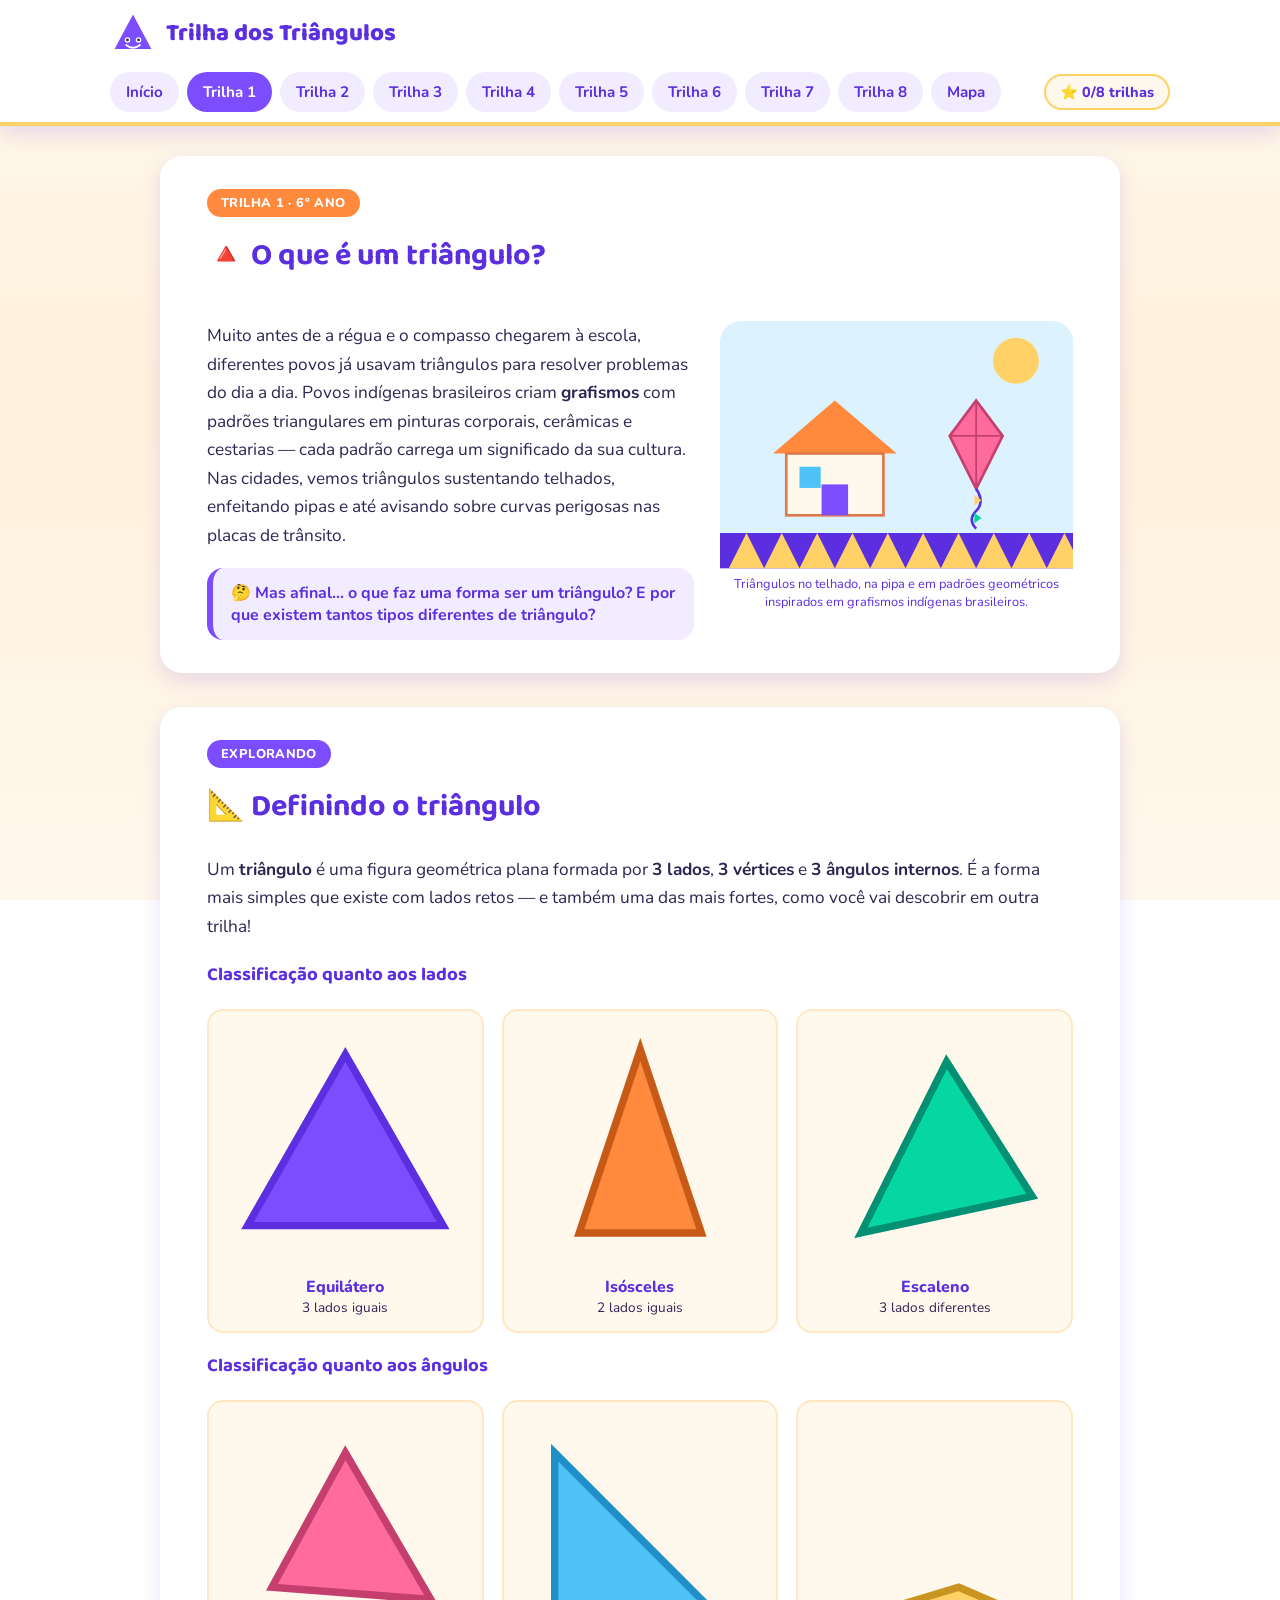
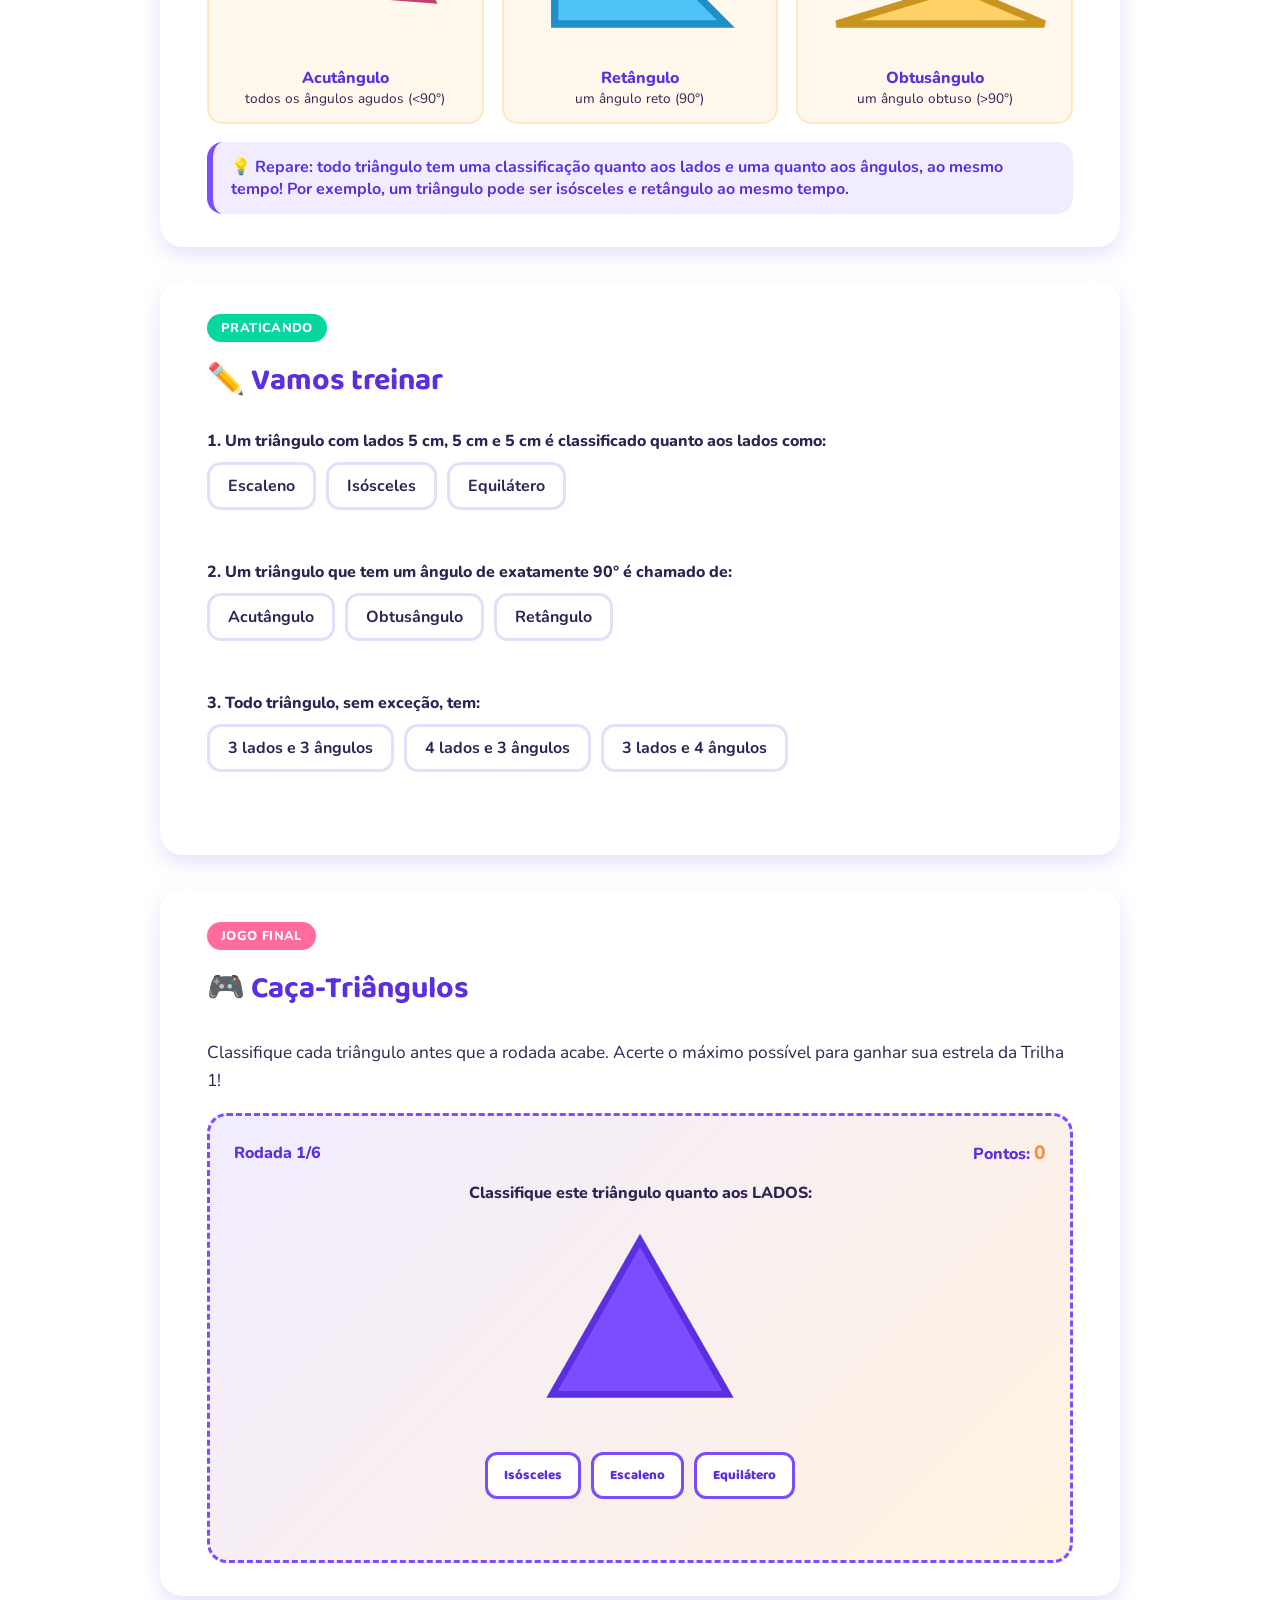
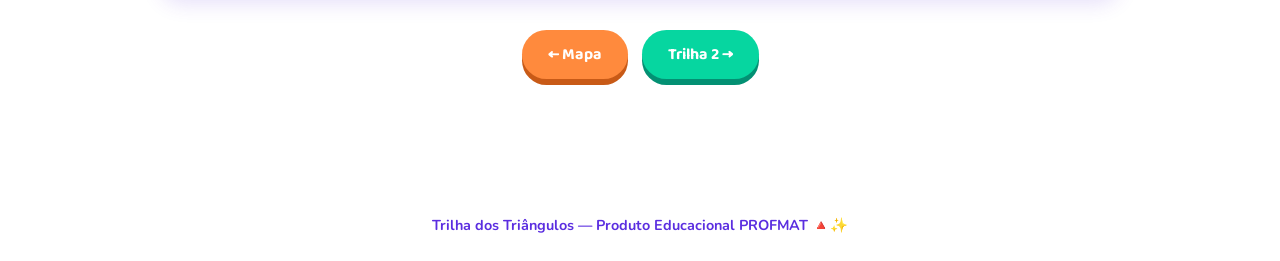
==== trilha1.html @ 0cc456bc "Add files via upload" ====
<!DOCTYPE html>
<html lang="pt-BR">
<head>
<meta charset="UTF-8">
<meta name="viewport" content="width=device-width, initial-scale=1.0">
<title>Trilha 1 · O que é um triângulo? · Trilha dos Triângulos</title>
<link rel="stylesheet" href="style.css">
</head>
<body>

<header class="site-header">
  <div class="header-inner">
    <a href="index.html" class="brand">
      <svg class="mascote" viewBox="0 0 100 100"><polygon points="50,10 90,85 10,85" fill="#7C4DFF"/><circle cx="38" cy="65" r="6" fill="#fff"/><circle cx="62" cy="65" r="6" fill="#fff"/><circle cx="38" cy="65" r="3" fill="#2E2452"/><circle cx="62" cy="65" r="3" fill="#2E2452"/><path d="M35 76 Q50 88 65 76" stroke="#fff" stroke-width="4" fill="none" stroke-linecap="round"/></svg>
      Trilha dos Triângulos
    </a>
    <nav class="main-nav">
      <a href="index.html">Início</a>
      <a href="trilha1.html" class="active">Trilha 1</a>
      <a href="trilha2.html">Trilha 2</a>
      <a href="trilha3.html">Trilha 3</a>
      <a href="trilha4.html">Trilha 4</a>
      <a href="trilha5.html">Trilha 5</a>
      <a href="trilha6.html">Trilha 6</a>
      <a href="trilha7.html">Trilha 7</a>
      <a href="trilha8.html">Trilha 8</a>
      <a href="index.html#mapa">Mapa</a>
    </nav>
    <div class="progresso-pill" data-progresso-pill>⭐ 0/8 trilhas</div>
  </div>
</header>

<main class="container">

  <!-- ============ CONTEXTUALIZAÇÃO ============ -->
  <section class="section-card">
    <span class="tag laranja">TRILHA 1 · 6º ANO</span>
    <h2>🔺 O que é um triângulo?</h2>

    <div class="contexto-flex">
      <div class="texto">
        <p class="lead">Muito antes de a régua e o compasso chegarem à escola, diferentes povos já usavam triângulos para resolver problemas do dia a dia. Povos indígenas brasileiros criam <strong>grafismos</strong> com padrões triangulares em pinturas corporais, cerâmicas e cestarias — cada padrão carrega um significado da sua cultura. Nas cidades, vemos triângulos sustentando telhados, enfeitando pipas e até avisando sobre curvas perigosas nas placas de trânsito.</p>
        <div class="balaozinho">🤔 Mas afinal... o que faz uma forma ser um triângulo? E por que existem tantos tipos diferentes de triângulo?</div>
      </div>
      <div class="imagem">
        <svg viewBox="0 0 400 280" xmlns="http://www.w3.org/2000/svg">
          <rect x="0" y="0" width="400" height="280" rx="24" fill="#DCF3FF"/>
          <circle cx="335" cy="45" r="26" fill="#FFD166"/>
          <!-- casa com telhado triangular -->
          <polygon points="60,150 130,90 200,150" fill="#FF8A3D"/>
          <rect x="75" y="150" width="110" height="70" fill="#FFF8ED" stroke="#E0794A" stroke-width="3"/>
          <rect x="115" y="185" width="30" height="35" fill="#7C4DFF"/>
          <rect x="90" y="165" width="24" height="24" fill="#4FC3F7"/>
          <!-- pipa -->
          <polygon points="290,90 320,130 290,190 260,130" fill="#FF6B9D" stroke="#C43F6E" stroke-width="3"/>
          <line x1="290" y1="90" x2="290" y2="190" stroke="#C43F6E" stroke-width="2"/>
          <line x1="260" y1="130" x2="320" y2="130" stroke="#C43F6E" stroke-width="2"/>
          <path d="M290 190 Q300 205 290 215 Q280 225 290 235" stroke="#5B2EE0" stroke-width="3" fill="none"/>
          <polygon points="288,197 296,203 288,209" fill="#FFD166"/>
          <polygon points="288,217 296,223 288,229" fill="#06D6A0"/>
          <!-- faixa decorativa: grafismo geométrico inspirado em tradições indígenas -->
          <rect x="0" y="240" width="400" height="40" fill="#5B2EE0"/>
          <g fill="#FFD166">
            <polygon points="10,280 30,240 50,280"/>
            <polygon points="50,280 70,240 90,280"/>
            <polygon points="90,280 110,240 130,280"/>
            <polygon points="130,280 150,240 170,280"/>
            <polygon points="170,280 190,240 210,280"/>
            <polygon points="210,280 230,240 250,280"/>
            <polygon points="250,280 270,240 290,280"/>
            <polygon points="290,280 310,240 330,280"/>
            <polygon points="330,280 350,240 370,280"/>
            <polygon points="370,280 390,240 410,280"/>
          </g>
        </svg>
        <p style="font-size:0.8rem; text-align:center; color:#5B2EE0; margin-top:6px;">Triângulos no telhado, na pipa e em padrões geométricos inspirados em grafismos indígenas brasileiros.</p>
      </div>
    </div>
  </section>

  <!-- ============ EXPLORANDO ============ -->
  <section class="section-card">
    <span class="tag roxo">EXPLORANDO</span>
    <h2>📐 Definindo o triângulo</h2>
    <p class="lead">Um <strong>triângulo</strong> é uma figura geométrica plana formada por <strong>3 lados</strong>, <strong>3 vértices</strong> e <strong>3 ângulos internos</strong>. É a forma mais simples que existe com lados retos — e também uma das mais fortes, como você vai descobrir em outra trilha!</p>

    <h3 style="color:#5B2EE0;">Classificação quanto aos lados</h3>
    <div class="exemplos-grid">
      <div class="exemplo-card">
        <svg viewBox="0 0 100 100"><polygon points="50,12 90,82 10,82" fill="#7C4DFF" stroke="#5B2EE0" stroke-width="3"/></svg>
        <div class="nome">Equilátero</div>
        <div class="desc">3 lados iguais</div>
      </div>
      <div class="exemplo-card">
        <svg viewBox="0 0 100 100"><polygon points="50,10 75,85 25,85" fill="#FF8A3D" stroke="#C85A17" stroke-width="3"/></svg>
        <div class="nome">Isósceles</div>
        <div class="desc">2 lados iguais</div>
      </div>
      <div class="exemplo-card">
        <svg viewBox="0 0 100 100"><polygon points="20,85 90,70 55,15" fill="#06D6A0" stroke="#039073" stroke-width="3"/></svg>
        <div class="nome">Escaleno</div>
        <div class="desc">3 lados diferentes</div>
      </div>
    </div>

    <h3 style="color:#5B2EE0;">Classificação quanto aos ângulos</h3>
    <div class="exemplos-grid">
      <div class="exemplo-card">
        <svg viewBox="0 0 100 100"><polygon points="50,15 85,75 20,70" fill="#FF6B9D" stroke="#C43F6E" stroke-width="3"/></svg>
        <div class="nome">Acutângulo</div>
        <div class="desc">todos os ângulos agudos (&lt;90°)</div>
      </div>
      <div class="exemplo-card">
        <svg viewBox="0 0 100 100"><polygon points="15,85 15,15 85,85" fill="#4FC3F7" stroke="#1F8FC7" stroke-width="3"/></svg>
        <div class="nome">Retângulo</div>
        <div class="desc">um ângulo reto (90°)</div>
      </div>
      <div class="exemplo-card">
        <svg viewBox="0 0 100 100"><polygon points="10,85 95,85 60,70" fill="#FFD166" stroke="#C99420" stroke-width="3"/></svg>
        <div class="nome">Obtusângulo</div>
        <div class="desc">um ângulo obtuso (&gt;90°)</div>
      </div>
    </div>

    <div class="balaozinho">💡 Repare: todo triângulo tem uma classificação quanto aos lados <em>e</em> uma quanto aos ângulos, ao mesmo tempo! Por exemplo, um triângulo pode ser isósceles e retângulo ao mesmo tempo.</div>
  </section>

  <!-- ============ PRATICANDO ============ -->
  <section class="section-card">
    <span class="tag verde">PRATICANDO</span>
    <h2>✏️ Vamos treinar</h2>

    <div class="quiz-item" data-correta="2">
      <div class="quiz-pergunta">1. Um triângulo com lados 5 cm, 5 cm e 5 cm é classificado quanto aos lados como:</div>
      <div class="quiz-opcoes">
        <div class="quiz-opcao" data-valor="0">Escaleno</div>
        <div class="quiz-opcao" data-valor="1">Isósceles</div>
        <div class="quiz-opcao" data-valor="2">Equilátero</div>
      </div>
      <div class="quiz-feedback"></div>
    </div>

    <div class="quiz-item" data-correta="2">
      <div class="quiz-pergunta">2. Um triângulo que tem um ângulo de exatamente 90° é chamado de:</div>
      <div class="quiz-opcoes">
        <div class="quiz-opcao" data-valor="0">Acutângulo</div>
        <div class="quiz-opcao" data-valor="1">Obtusângulo</div>
        <div class="quiz-opcao" data-valor="2">Retângulo</div>
      </div>
      <div class="quiz-feedback"></div>
    </div>

    <div class="quiz-item" data-correta="0">
      <div class="quiz-pergunta">3. Todo triângulo, sem exceção, tem:</div>
      <div class="quiz-opcoes">
        <div class="quiz-opcao" data-valor="0">3 lados e 3 ângulos</div>
        <div class="quiz-opcao" data-valor="1">4 lados e 3 ângulos</div>
        <div class="quiz-opcao" data-valor="2">3 lados e 4 ângulos</div>
      </div>
      <div class="quiz-feedback"></div>
    </div>
  </section>

  <!-- ============ JOGO ============ -->
  <section class="section-card">
    <span class="tag rosa">JOGO FINAL</span>
    <h2>🎮 Caça-Triângulos</h2>
    <p class="lead">Classifique cada triângulo antes que a rodada acabe. Acerte o máximo possível para ganhar sua estrela da Trilha 1!</p>

    <div class="jogo-wrap">
      <div class="jogo-placar">
        <div>Rodada <span id="jogoRodadaAtual">1</span>/<span id="jogoRodadaTotal">6</span></div>
        <div>Pontos: <span class="valor" id="jogoPontos">0</span></div>
      </div>

      <div id="jogoAtivo">
        <p class="center quiz-pergunta" id="jogoPergunta">Classifique este triângulo quanto aos lados:</p>
        <div class="jogo-triangulo-area">
          <svg viewBox="0 0 100 100" id="jogoSvg"><polygon id="jogoPoligono" points="50,12 90,82 10,82" fill="#7C4DFF" stroke="#5B2EE0" stroke-width="3"/></svg>
        </div>
        <div class="jogo-botoes" id="jogoBotoes"></div>
        <div class="jogo-mensagem" id="jogoMensagem"></div>
      </div>

      <div id="jogoFim" class="jogo-fim" style="display:none;">
        <h3 id="jogoFimTitulo">🎉 Trilha concluída!</h3>
        <p id="jogoFimTexto"></p>
        <a href="index.html" class="btn verde">Voltar ao mapa ⭐</a>
      </div>
    </div>
  </section>

  <div class="center" style="margin-bottom:40px; display:flex; gap:14px; justify-content:center; flex-wrap:wrap;">
    <a href="index.html" class="btn laranja">← Mapa</a>
    <a href="trilha2.html" class="btn verde">Trilha 2 →</a>
  </div>

</main>

<footer class="site-footer">
  Trilha dos Triângulos — Produto Educacional PROFMAT 🔺✨
</footer>

<script src="script.js"></script>
<script>
/* ---------- Quiz "Praticando" ---------- */
document.querySelectorAll('.quiz-item').forEach(item=>{
  const correta = item.getAttribute('data-correta');
  const feedback = item.querySelector('.quiz-feedback');
  let respondido = false;
  item.querySelectorAll('.quiz-opcao').forEach(op=>{
    op.addEventListener('click', ()=>{
      if(respondido) return;
      respondido = true;
      const valor = op.getAttribute('data-valor');
      if(valor === correta){
        op.classList.add('certo');
        feedback.textContent = '✅ Isso mesmo! Mandou bem.';
        feedback.style.color = '#039073';
      }else{
        op.classList.add('errado');
        item.querySelector(`[data-valor="${correta}"]`).classList.add('certo');
        feedback.textContent = '❌ Quase! A resposta certa está em verde.';
        feedback.style.color = '#C43F6E';
      }
    });
  });
});

/* ---------- Jogo "Caça-Triângulos" ---------- */
const rodadas = [
  { pontos:"50,12 90,82 10,82", tipo:"lados", resposta:"Equilátero", opcoes:["Equilátero","Isósceles","Escaleno"] },
  { pontos:"15,85 15,15 85,85", tipo:"angulos", resposta:"Retângulo", opcoes:["Acutângulo","Retângulo","Obtusângulo"] },
  { pontos:"20,85 90,70 55,15", tipo:"lados", resposta:"Escaleno", opcoes:["Equilátero","Isósceles","Escaleno"] },
  { pontos:"10,85 95,85 60,70", tipo:"angulos", resposta:"Obtusângulo", opcoes:["Acutângulo","Retângulo","Obtusângulo"] },
  { pontos:"50,10 75,85 25,85", tipo:"lados", resposta:"Isósceles", opcoes:["Equilátero","Isósceles","Escaleno"] },
  { pontos:"50,15 85,75 20,70", tipo:"angulos", resposta:"Acutângulo", opcoes:["Acutângulo","Retângulo","Obtusângulo"] },
];

let rodadaIdx = 0;
let pontos = 0;
let travado = false;

document.getElementById('jogoRodadaTotal').textContent = rodadas.length;

function embaralhar(arr){
  const a = arr.slice();
  for(let i=a.length-1;i>0;i--){
    const j = Math.floor(Math.random()*(i+1));
    [a[i],a[j]]=[a[j],a[i]];
  }
  return a;
}

function carregarRodada(){
  travado = false;
  const r = rodadas[rodadaIdx];
  document.getElementById('jogoPoligono').setAttribute('points', r.pontos);
  document.getElementById('jogoPergunta').textContent =
    r.tipo === 'lados' ? 'Classifique este triângulo quanto aos LADOS:' : 'Classifique este triângulo quanto aos ÂNGULOS:';
  document.getElementById('jogoRodadaAtual').textContent = rodadaIdx+1;
  document.getElementById('jogoMensagem').textContent = '';

  const botoesDiv = document.getElementById('jogoBotoes');
  botoesDiv.innerHTML = '';
  embaralhar(r.opcoes).forEach(op=>{
    const btn = document.createElement('button');
    btn.textContent = op;
    btn.addEventListener('click', ()=> responder(op, btn));
    botoesDiv.appendChild(btn);
  });
}

function responder(escolha, btn){
  if(travado) return;
  travado = true;
  const r = rodadas[rodadaIdx];
  const msg = document.getElementById('jogoMensagem');
  if(escolha === r.resposta){
    pontos++;
    document.getElementById('jogoPontos').textContent = pontos;
    btn.style.background = '#06D6A0'; btn.style.color='#fff'; btn.style.borderColor='#06D6A0';
    msg.textContent = '✅ Isso aí! ' + r.resposta + ' correto!';
    msg.style.color = '#039073';
  }else{
    btn.style.background = '#FF6B9D'; btn.style.color='#fff'; btn.style.borderColor='#FF6B9D';
    msg.textContent = '❌ Era ' + r.resposta + '. Vamos para a próxima!';
    msg.style.color = '#C43F6E';
  }
  setTimeout(()=>{
    rodadaIdx++;
    if(rodadaIdx < rodadas.length){
      carregarRodada();
    }else{
      finalizarJogo();
    }
  }, 1100);
}

function finalizarJogo(){
  document.getElementById('jogoAtivo').style.display = 'none';
  const fim = document.getElementById('jogoFim');
  fim.style.display = 'block';
  document.getElementById('jogoFimTexto').textContent =
    `Você acertou ${pontos} de ${rodadas.length} desafios! Sua estrela da Trilha 1 já foi guardada — hora de seguir para a próxima trilha.`;
  marcarTrilhaConcluida('trilha1');
}

carregarRodada();
</script>
</body>
</html>
---- style.css ----
/* ===== Trilha dos Triângulos — folha de estilo compartilhada ===== */
@import url('https://fonts.googleapis.com/css2?family=Baloo+2:wght@500;600;700;800&family=Nunito:wght@400;600;700;800&display=swap');

:root{
  --roxo: #7C4DFF;
  --roxo-escuro: #5B2EE0;
  --laranja: #FF8A3D;
  --amarelo: #FFD166;
  --verde: #06D6A0;
  --rosa: #FF6B9D;
  --azul: #4FC3F7;
  --creme: #FFF8ED;
  --texto: #2E2452;
  --branco: #FFFFFF;
  --sombra: 0 8px 20px rgba(92, 46, 224, 0.15);
  --radius: 22px;
}

*{ box-sizing: border-box; }

html{ scroll-behavior: smooth; }

body{
  margin:0;
  font-family: 'Nunito', sans-serif;
  color: var(--texto);
  background: linear-gradient(180deg, #FFF8ED 0%, #FFF1DC 400px, #FFF8ED 900px);
  background-attachment: fixed;
  min-height:100vh;
}

h1,h2,h3, .brand, .btn, .badge, .tab{
  font-family: 'Baloo 2', cursive;
}

img, svg{ max-width:100%; display:block; }

a{ color: inherit; text-decoration: none; }

/* ---------- Header / Nav ---------- */
.site-header{
  position: sticky; top:0; z-index: 50;
  background: var(--branco);
  border-bottom: 4px solid var(--amarelo);
  box-shadow: var(--sombra);
}
.header-inner{
  max-width: 1100px; margin:0 auto;
  display:flex; align-items:center; justify-content:space-between;
  padding: 10px 20px; gap: 16px; flex-wrap: wrap;
}
.brand{
  display:flex; align-items:center; gap:10px;
  font-size: 1.5rem; font-weight:800; color: var(--roxo-escuro);
}
.brand .mascote{ width:46px; height:46px; }

.main-nav{ display:flex; gap:8px; flex-wrap: wrap; }
.main-nav a{
  padding:8px 14px; border-radius: 999px; font-weight:700; font-size:0.95rem;
  color: var(--roxo-escuro); background: #F1ECFF; transition: all .15s ease;
  border: 2px solid transparent;
}
.main-nav a:hover{ background: var(--roxo); color:#fff; transform: translateY(-2px); }
.main-nav a.active{ background: var(--roxo); color:#fff; }

/* progress pill */
.progresso-pill{
  display:flex; align-items:center; gap:8px;
  background: var(--creme); border:2px solid var(--amarelo);
  padding: 6px 14px; border-radius: 999px; font-weight:800; font-size:0.9rem;
  color: var(--roxo-escuro);
}

/* ---------- Layout helpers ---------- */
.container{ max-width: 1000px; margin: 0 auto; padding: 30px 20px 70px; }

.section-card{
  background: var(--branco);
  border-radius: var(--radius);
  box-shadow: var(--sombra);
  padding: 30px clamp(18px, 4vw, 44px);
  margin-bottom: 34px;
  position: relative;
  border: 3px solid #fff;
}

.tag{
  display:inline-block; padding: 5px 14px; border-radius:999px;
  font-weight:800; font-size:0.8rem; letter-spacing:.03em;
  margin-bottom:14px; color:#fff;
}
.tag.roxo{ background: var(--roxo); }
.tag.laranja{ background: var(--laranja); }
.tag.verde{ background: var(--verde); }
.tag.rosa{ background: var(--rosa); }

.section-card h2{
  font-size: clamp(1.4rem, 3vw, 1.9rem);
  color: var(--roxo-escuro);
  margin-top:0;
  display:flex; align-items:center; gap:10px;
}

.lead{ font-size:1.08rem; line-height:1.65; }

/* ---------- Buttons ---------- */
.btn{
  display:inline-flex; align-items:center; gap:8px;
  background: var(--roxo); color:#fff; font-weight:700; font-size:1rem;
  padding: 12px 26px; border-radius: 999px; border:none; cursor:pointer;
  box-shadow: 0 6px 0 var(--roxo-escuro);
  transition: transform .1s ease;
}
.btn:hover{ transform: translateY(-2px); }
.btn:active{ transform: translateY(3px); box-shadow: 0 2px 0 var(--roxo-escuro); }
.btn.laranja{ background: var(--laranja); box-shadow: 0 6px 0 #C85A17; }
.btn.verde{ background: var(--verde); box-shadow: 0 6px 0 #039073; }
.btn:disabled, .btn.disabled{ background:#D8D3EA; box-shadow:0 6px 0 #b9b2d6; cursor:not-allowed; color:#8880ab; }

/* ---------- Hero (index) ---------- */
.hero{
  display:flex; align-items:center; gap: 30px; flex-wrap: wrap;
  padding: 30px 10px 10px;
}
.hero-text{ flex: 1 1 380px; }
.hero-text h1{ font-size: clamp(2rem, 5vw, 3rem); color: var(--roxo-escuro); margin-bottom: 10px;}
.hero-text p{ font-size: 1.15rem; line-height:1.6; }
.hero-mascote{ flex: 1 1 260px; text-align:center; }
.hero-mascote svg{ width: min(280px, 80%); margin: 0 auto; animation: float 3s ease-in-out infinite; }

@keyframes float{ 0%,100%{ transform: translateY(0);} 50%{ transform: translateY(-14px);} }

/* ---------- Trilhas grid (index) ---------- */
.trilhas-grid{
  display:grid; grid-template-columns: repeat(auto-fit, minmax(230px,1fr)); gap: 20px;
}
.trilha-card{
  background: var(--creme); border-radius: 18px; padding: 20px; border: 3px solid #FFE7C2;
  transition: transform .15s ease, box-shadow .15s ease;
  display:flex; flex-direction:column; gap:8px; min-height: 190px;
}
.trilha-card.disponivel{ cursor:pointer; }
.trilha-card.disponivel:hover{ transform: translateY(-5px) rotate(-1deg); box-shadow: var(--sombra); }
.trilha-card .num{
  width:38px;height:38px;border-radius:50%; background: var(--roxo); color:#fff;
  display:flex; align-items:center; justify-content:center; font-weight:800;
}
.trilha-card.bloqueada .num{ background:#C9C2E6; }
.trilha-card h3{ margin:4px 0 0; font-size:1.1rem; color: var(--roxo-escuro); }
.trilha-card .serie{ font-size:0.8rem; font-weight:700; color: var(--laranja); }
.trilha-card p{ font-size:0.92rem; margin:0; flex:1; }
.trilha-card .status{ font-size:0.85rem; font-weight:700; }
.trilha-card.bloqueada{ opacity:0.65; }
.trilha-card.bloqueada .status{ color:#9a92c2; }
.trilha-card.disponivel .status{ color: var(--verde); }

/* ---------- Contextualização ---------- */
.contexto-flex{ display:flex; gap: 26px; align-items:center; flex-wrap: wrap-reverse; }
.contexto-flex .imagem{ flex: 1 1 280px; }
.contexto-flex .texto{ flex: 2 1 340px; }
.balaozinho{
  background: #F1ECFF; border-radius: 16px; padding: 14px 18px; margin-top: 14px;
  font-weight: 700; color: var(--roxo-escuro); border-left: 6px solid var(--roxo);
}

/* ---------- Classificação examples ---------- */
.exemplos-grid{
  display:grid; grid-template-columns: repeat(auto-fit, minmax(150px,1fr)); gap: 18px; margin: 18px 0;
}
.exemplo-card{
  text-align:center; background: var(--creme); border-radius: 16px; padding: 14px; border:2px solid #FFE7C2;
}
.exemplo-card .nome{ font-weight:800; color: var(--roxo-escuro); margin-top:6px; }
.exemplo-card .desc{ font-size:0.85rem; }

/* ---------- Praticando (quiz) ---------- */
.quiz-item{ margin-bottom: 22px; }
.quiz-pergunta{ font-weight:800; margin-bottom:10px; }
.quiz-opcoes{ display:flex; gap:10px; flex-wrap: wrap; }
.quiz-opcao{
  padding:10px 18px; border-radius:14px; border:3px solid #E4DEFB; background:#fff; cursor:pointer;
  font-weight:700; font-family:'Nunito',sans-serif; transition: all .12s ease;
}
.quiz-opcao:hover{ border-color: var(--roxo); }
.quiz-opcao.certo{ background: var(--verde); border-color: var(--verde); color:#fff; }
.quiz-opcao.errado{ background: var(--rosa); border-color: var(--rosa); color:#fff; }
.quiz-feedback{ font-weight:800; margin-top:8px; min-height:1.3em; }

/* ---------- Jogo ---------- */
.jogo-wrap{
  background: linear-gradient(135deg, #F1ECFF, #FFF3E0);
  border-radius: 20px; padding: 24px; border: 3px dashed var(--roxo);
}
.jogo-placar{
  display:flex; justify-content:space-between; align-items:center; flex-wrap:wrap; gap:10px;
  margin-bottom: 16px; font-weight:800; color: var(--roxo-escuro);
}
.jogo-placar span.valor{ color: var(--laranja); font-size:1.2rem; }
.jogo-triangulo-area{
  display:flex; justify-content:center; margin: 10px auto 18px;
}
.jogo-triangulo-area svg{ width: 220px; }
.jogo-botoes{ display:flex; gap:10px; justify-content:center; flex-wrap: wrap; }
.jogo-botoes button{
  padding: 10px 16px; border-radius: 12px; border:none; font-weight:800; cursor:pointer;
  background: #fff; border: 3px solid var(--roxo); color: var(--roxo-escuro);
  font-family:'Baloo 2',cursive; transition: all .12s ease;
}
.jogo-botoes button:hover{ background: var(--roxo); color:#fff; transform: scale(1.05); }
.jogo-mensagem{ text-align:center; font-weight:800; margin-top:14px; min-height: 1.4em; font-size:1.05rem; }
.jogo-fim{ text-align:center; }

/* ---------- Footer ---------- */
.site-footer{
  text-align:center; padding: 26px 20px; color: var(--roxo-escuro); font-weight:700; font-size:0.9rem;
}

/* ---------- misc ---------- */
.emoji{ font-size: 1.3em; }
.center{ text-align:center; }

@media (max-width: 600px){
  .main-nav{ display:none; }
}
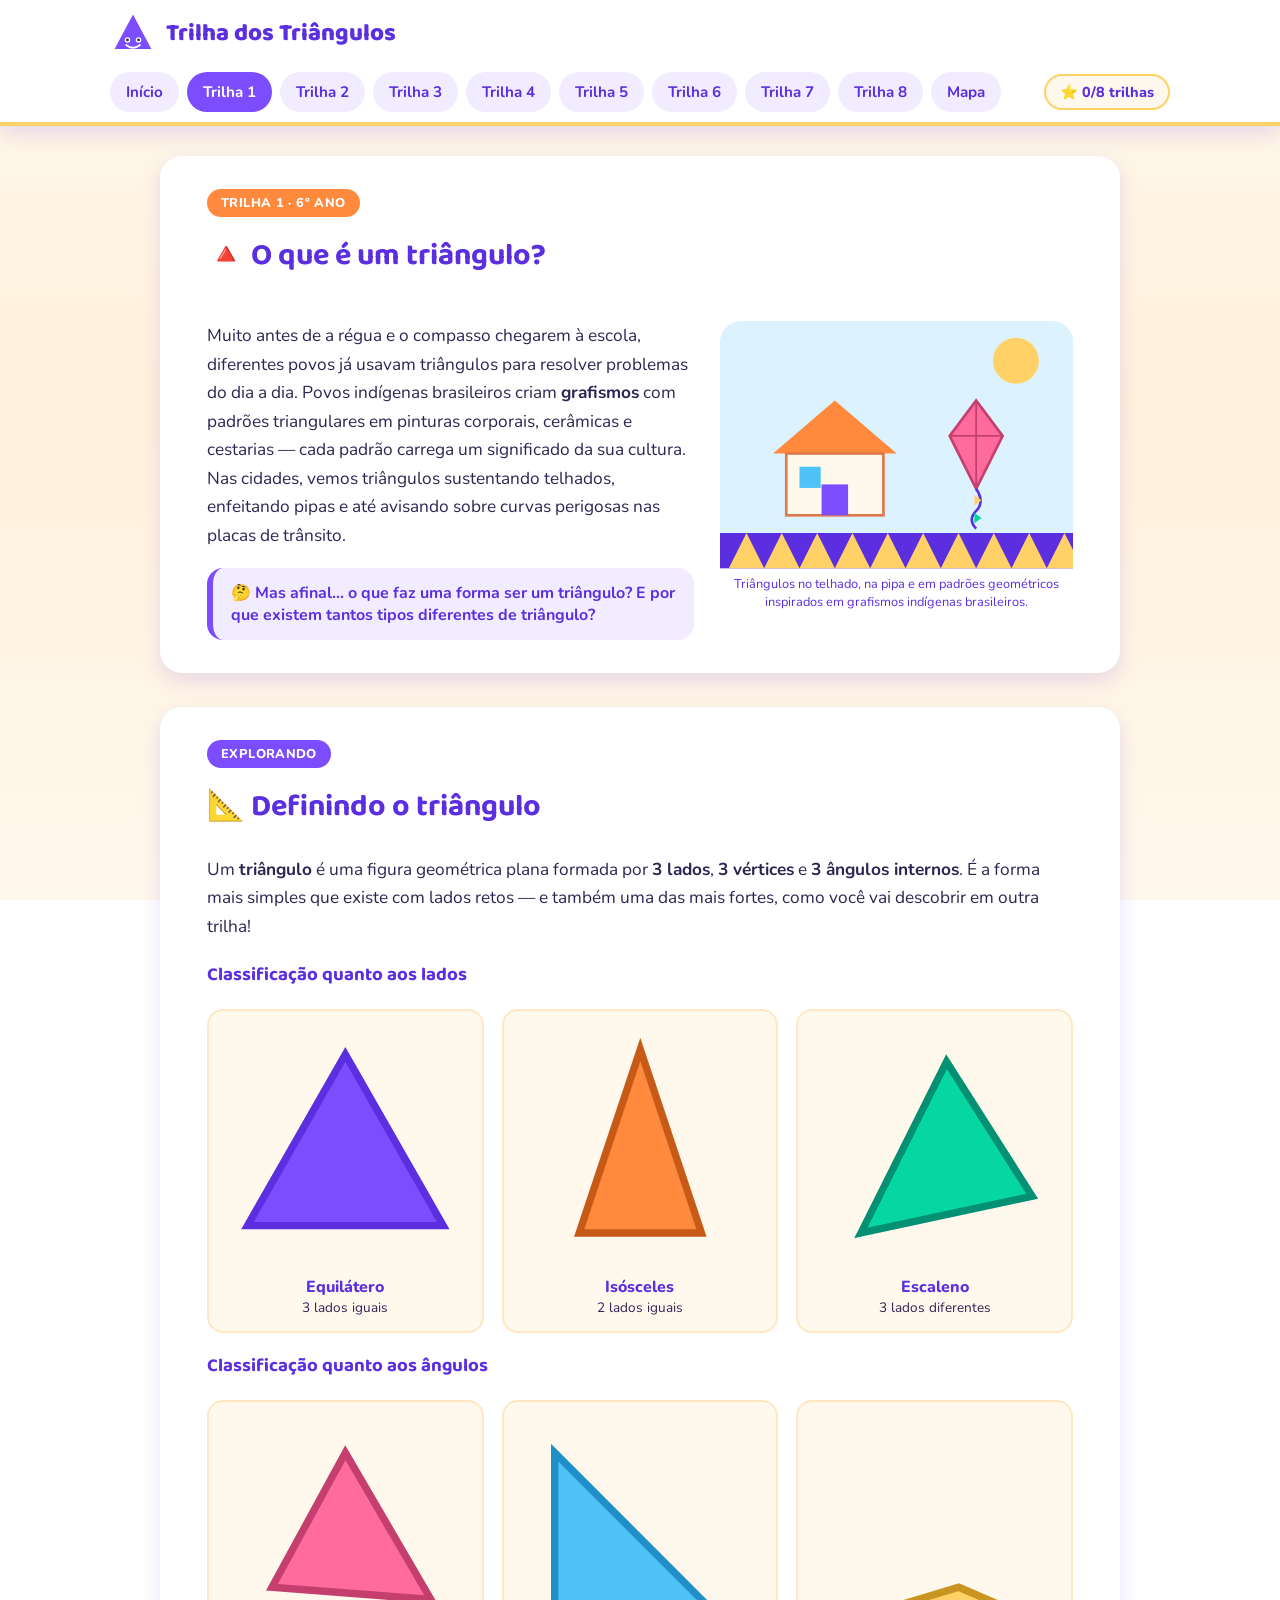
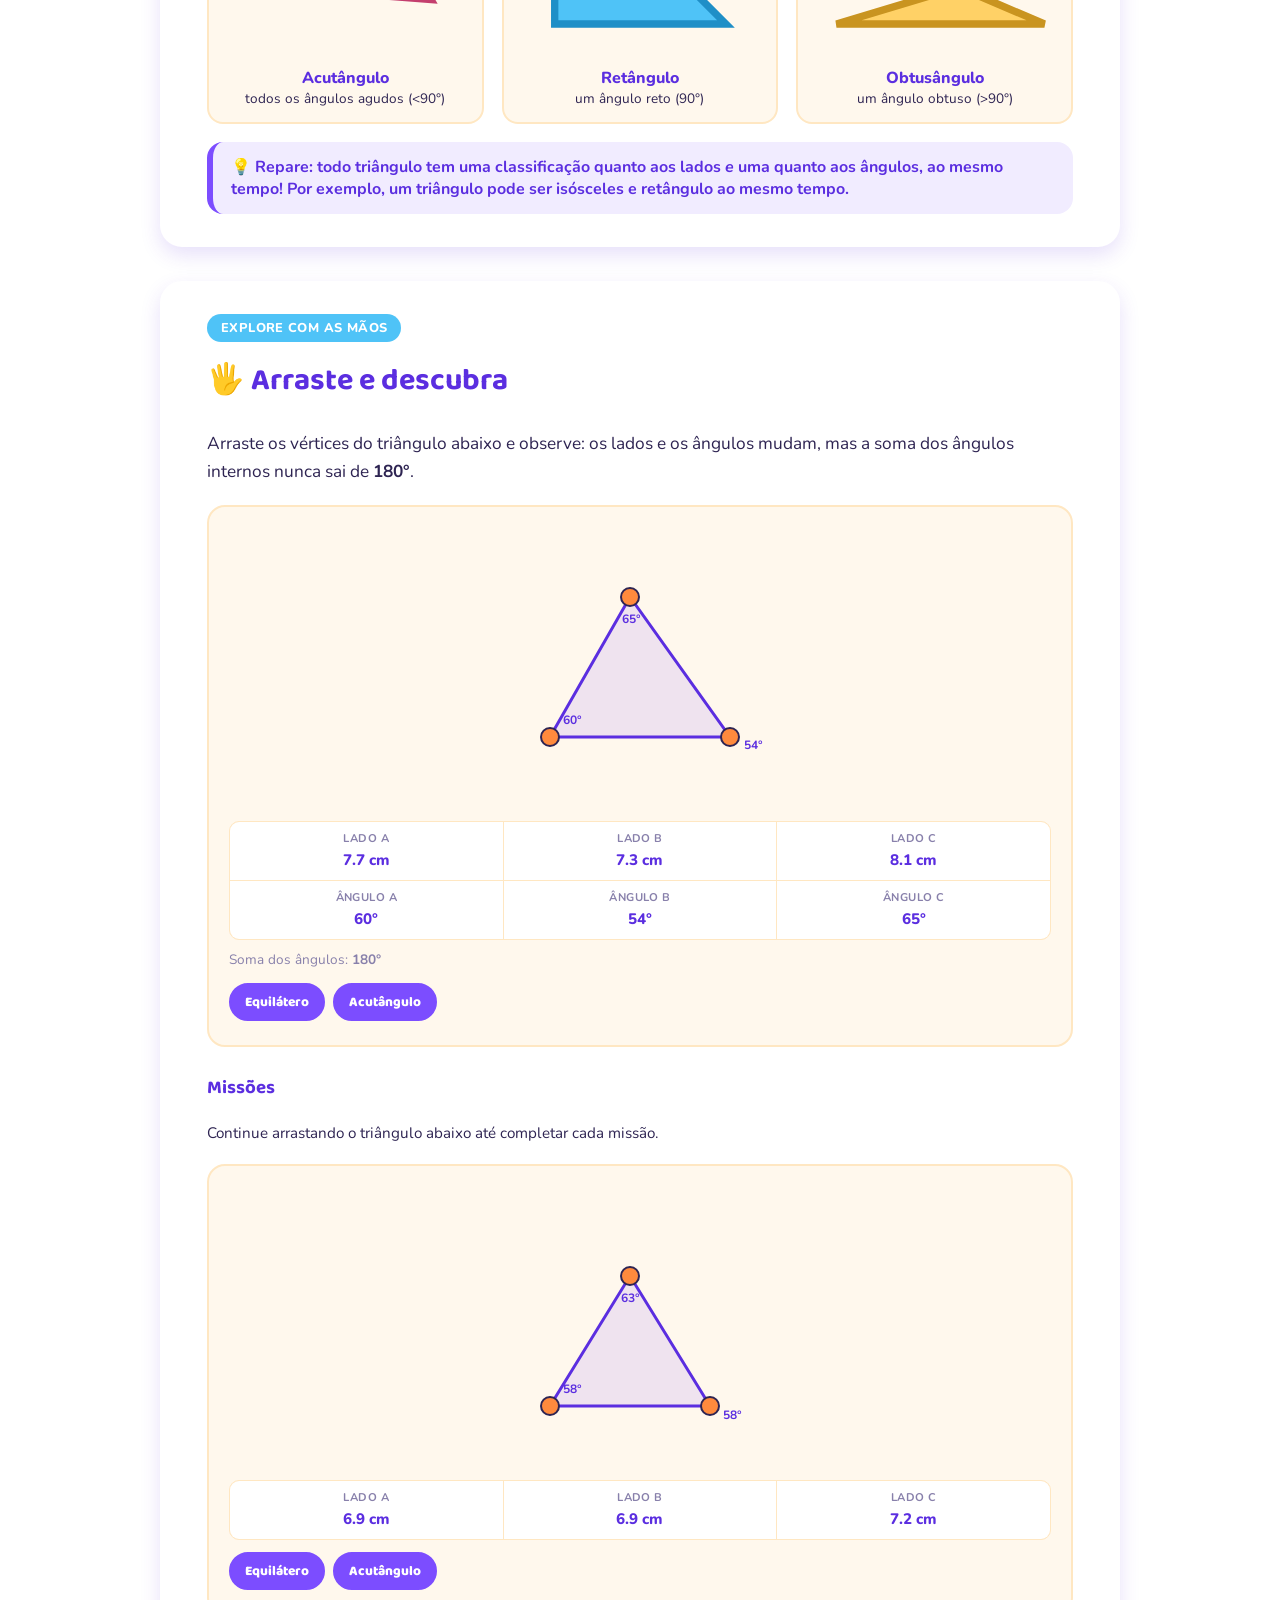
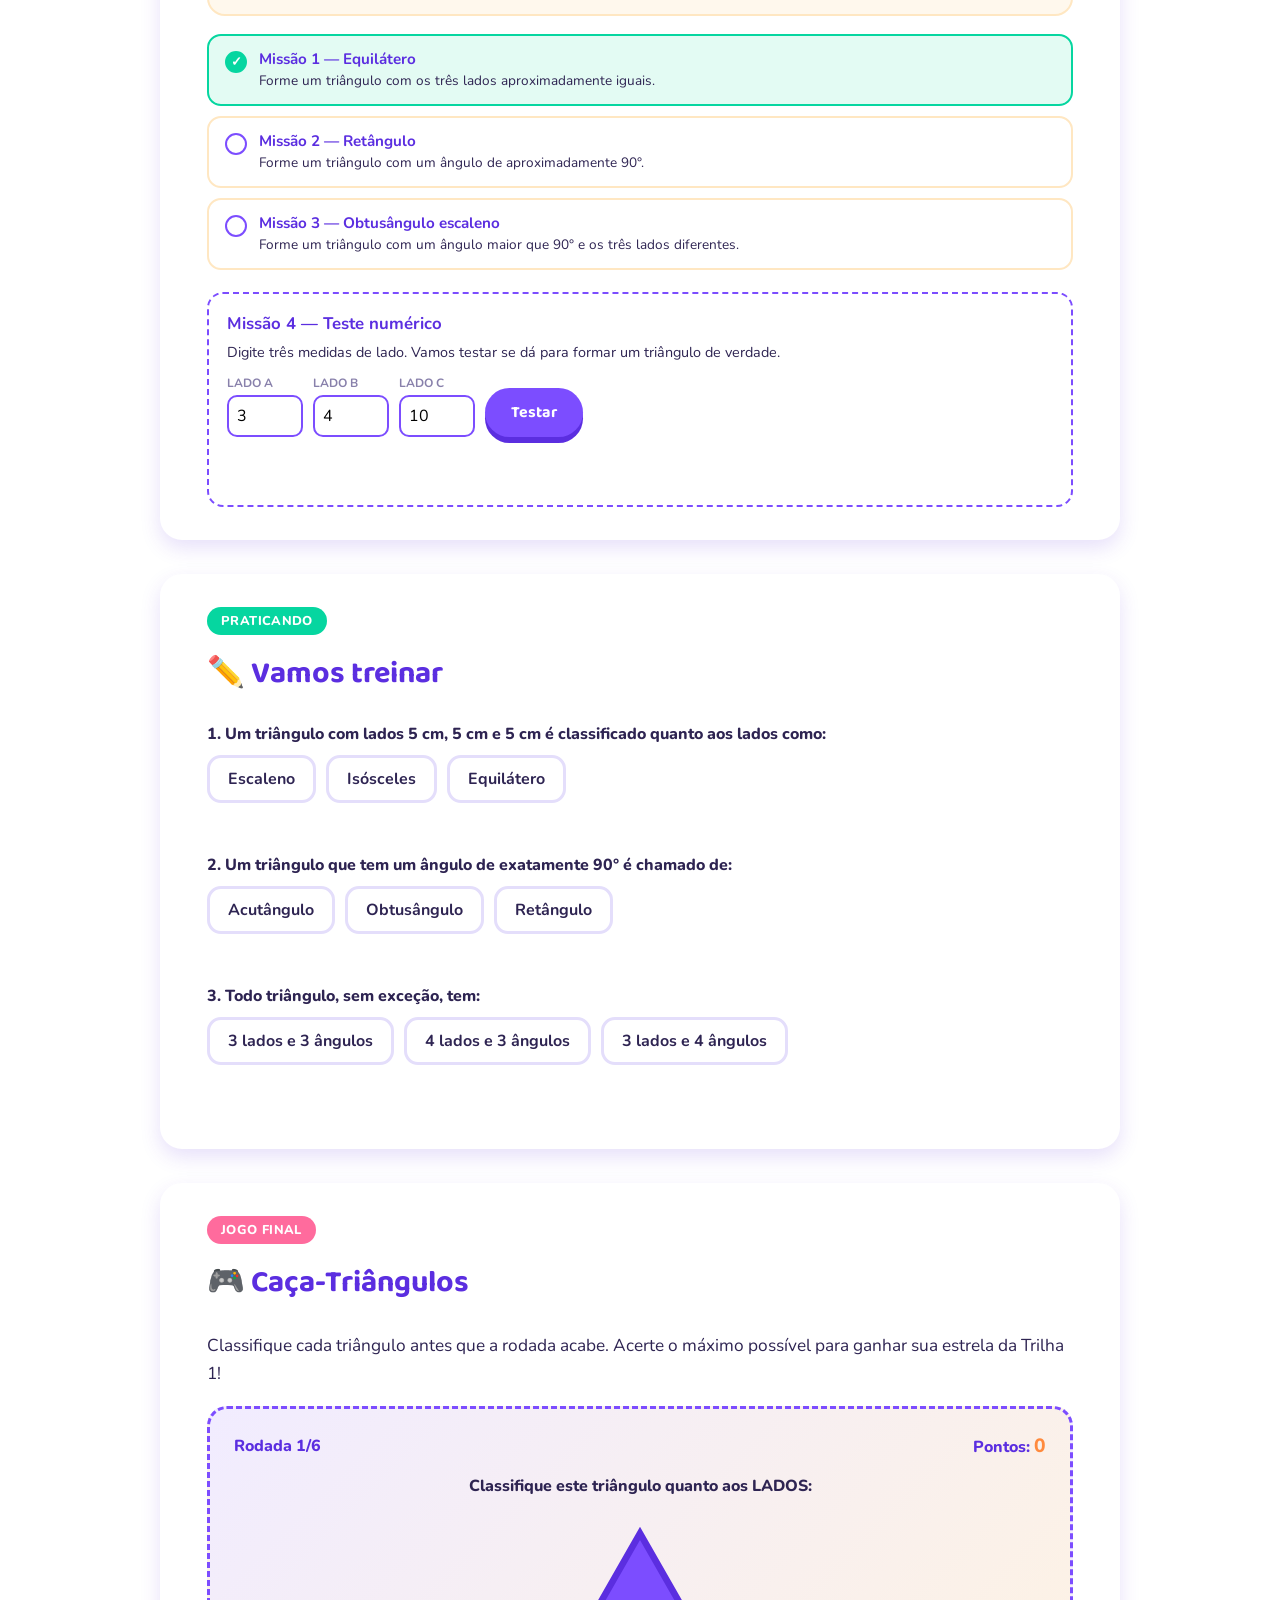
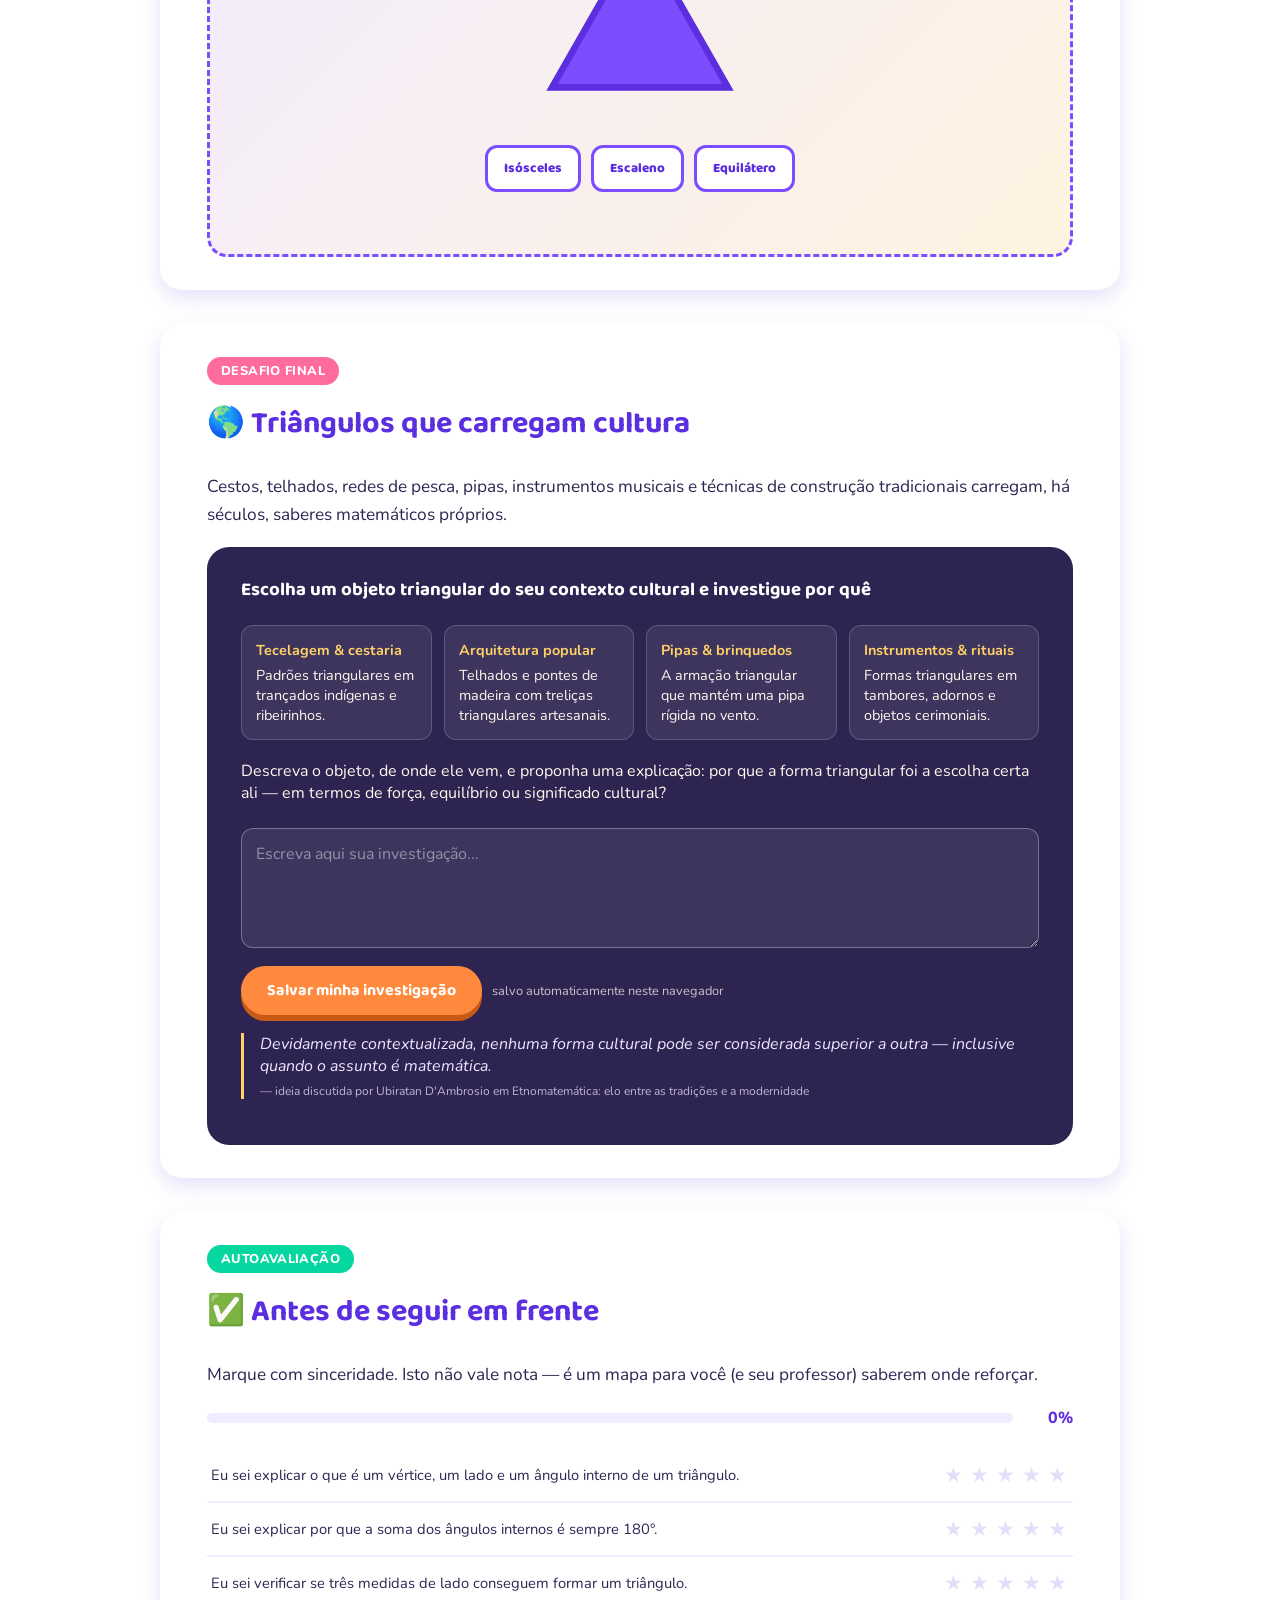
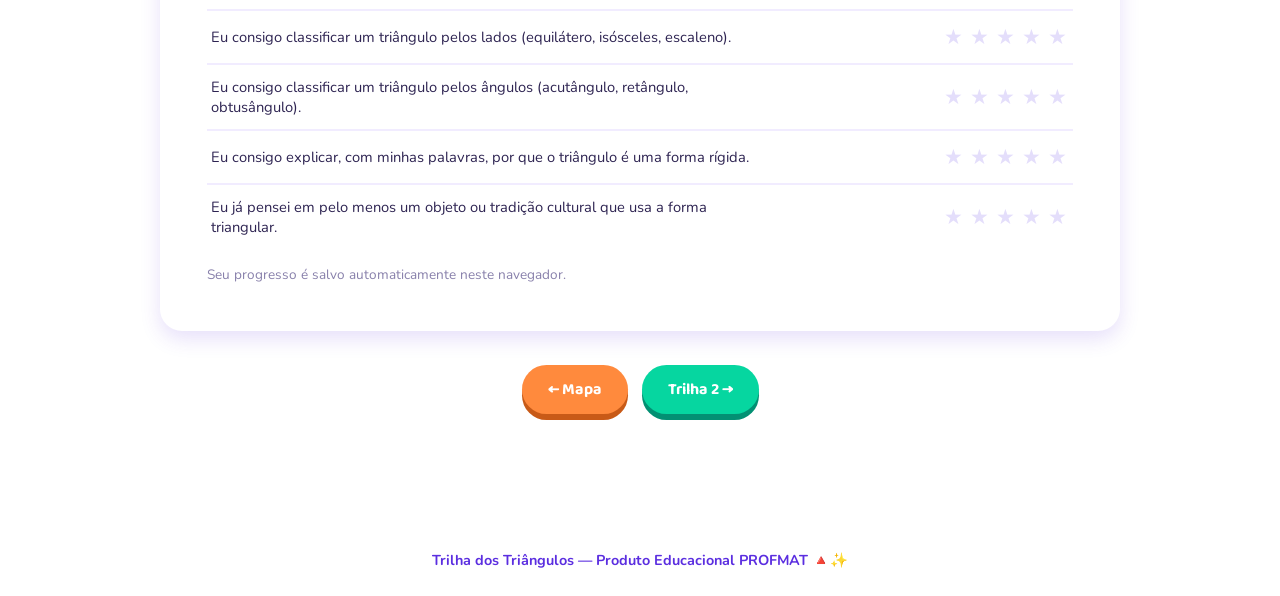
==== commit 09111b03: "Adiciona exercicios extras na Trilha 1 (applet interativo, missoes, teste numerico, desafio cultural" ====
--- a/trilha1.html
+++ b/trilha1.html
@@ -125,6 +125,65 @@
     <div class="balaozinho">💡 Repare: todo triângulo tem uma classificação quanto aos lados <em>e</em> uma quanto aos ângulos, ao mesmo tempo! Por exemplo, um triângulo pode ser isósceles e retângulo ao mesmo tempo.</div>
   </section>
 
+  <!-- ============ EXPLORE COM AS MÃOS ============ -->
+  <section class="section-card">
+    <span class="tag azul">EXPLORE COM AS MÃOS</span>
+    <h2>🖐️ Arraste e descubra</h2>
+    <p class="lead">Arraste os vértices do triângulo abaixo e observe: os lados e os ângulos mudam, mas a soma dos ângulos internos nunca sai de <strong>180°</strong>.</p>
+
+    <div class="applet-card">
+      <svg id="svgExploreT1" viewBox="0 0 320 280" width="100%" height="280"></svg>
+      <div class="applet-readout">
+        <div class="ro-cell"><span class="k">Lado a</span><span class="v" id="et1-a">–</span></div>
+        <div class="ro-cell"><span class="k">Lado b</span><span class="v" id="et1-b">–</span></div>
+        <div class="ro-cell"><span class="k">Lado c</span><span class="v" id="et1-c">–</span></div>
+        <div class="ro-cell"><span class="k">Ângulo A</span><span class="v" id="et1-A">–</span></div>
+        <div class="ro-cell"><span class="k">Ângulo B</span><span class="v" id="et1-B">–</span></div>
+        <div class="ro-cell"><span class="k">Ângulo C</span><span class="v" id="et1-C">–</span></div>
+      </div>
+      <p class="hint">Soma dos ângulos: <strong id="et1-sum">–</strong></p>
+      <div class="badges" id="et1-badges"></div>
+    </div>
+
+    <h3 style="color:#5B2EE0; margin-top:26px;">Missões</h3>
+    <p class="lead" style="font-size:0.95rem;">Continue arrastando o triângulo abaixo até completar cada missão.</p>
+    <div class="applet-card">
+      <svg id="svgMissoesT1" viewBox="0 0 320 280" width="100%" height="280"></svg>
+      <div class="applet-readout">
+        <div class="ro-cell"><span class="k">Lado a</span><span class="v" id="mt1-a">–</span></div>
+        <div class="ro-cell"><span class="k">Lado b</span><span class="v" id="mt1-b">–</span></div>
+        <div class="ro-cell"><span class="k">Lado c</span><span class="v" id="mt1-c">–</span></div>
+      </div>
+      <div class="badges" id="mt1-badges"></div>
+    </div>
+    <div class="tasks" id="taskListT1">
+      <div class="task" data-task="equilatero">
+        <div class="task-check">✓</div>
+        <div class="task-text"><strong>Missão 1 — Equilátero</strong><span>Forme um triângulo com os três lados aproximadamente iguais.</span></div>
+      </div>
+      <div class="task" data-task="retangulo">
+        <div class="task-check">✓</div>
+        <div class="task-text"><strong>Missão 2 — Retângulo</strong><span>Forme um triângulo com um ângulo de aproximadamente 90°.</span></div>
+      </div>
+      <div class="task" data-task="obtusangulo-escaleno">
+        <div class="task-check">✓</div>
+        <div class="task-text"><strong>Missão 3 — Obtusângulo escaleno</strong><span>Forme um triângulo com um ângulo maior que 90° e os três lados diferentes.</span></div>
+      </div>
+    </div>
+
+    <div class="numeric-tester">
+      <strong style="color:#5B2EE0; font-size:1.05rem;">Missão 4 — Teste numérico</strong>
+      <p class="lead" style="font-size:0.9rem; margin:6px 0 0;">Digite três medidas de lado. Vamos testar se dá para formar um triângulo de verdade.</p>
+      <div class="nt-row">
+        <div class="nt-field"><label>Lado a</label><input type="number" id="nt-a-t1" value="3" min="0.1" step="0.1"></div>
+        <div class="nt-field"><label>Lado b</label><input type="number" id="nt-b-t1" value="4" min="0.1" step="0.1"></div>
+        <div class="nt-field"><label>Lado c</label><input type="number" id="nt-c-t1" value="10" min="0.1" step="0.1"></div>
+        <button class="btn" id="nt-test-t1">Testar</button>
+      </div>
+      <p class="nt-result" id="nt-result-t1"></p>
+    </div>
+  </section>
+
   <!-- ============ PRATICANDO ============ -->
   <section class="section-card">
     <span class="tag verde">PRATICANDO</span>
@@ -188,6 +247,46 @@
         <a href="index.html" class="btn verde">Voltar ao mapa ⭐</a>
       </div>
     </div>
+  </section>
+
+  <!-- ============ DESAFIO FINAL ============ -->
+  <section class="section-card">
+    <span class="tag rosa">DESAFIO FINAL</span>
+    <h2>🌎 Triângulos que carregam cultura</h2>
+    <p class="lead">Cestos, telhados, redes de pesca, pipas, instrumentos musicais e técnicas de construção tradicionais carregam, há séculos, saberes matemáticos próprios.</p>
+
+    <div class="challenge-card">
+      <h3>Escolha um objeto triangular do seu contexto cultural e investigue por quê</h3>
+      <div class="insp-grid">
+        <div class="insp"><b>Tecelagem &amp; cestaria</b>Padrões triangulares em trançados indígenas e ribeirinhos.</div>
+        <div class="insp"><b>Arquitetura popular</b>Telhados e pontes de madeira com treliças triangulares artesanais.</div>
+        <div class="insp"><b>Pipas &amp; brinquedos</b>A armação triangular que mantém uma pipa rígida no vento.</div>
+        <div class="insp"><b>Instrumentos &amp; rituais</b>Formas triangulares em tambores, adornos e objetos cerimoniais.</div>
+      </div>
+      <p>Descreva o objeto, de onde ele vem, e proponha uma explicação: por que a forma triangular foi a escolha certa ali — em termos de força, equilíbrio ou significado cultural?</p>
+      <textarea class="reflect" id="reflectTextT1" placeholder="Escreva aqui sua investigação..."></textarea>
+      <div class="challenge-actions">
+        <button class="btn laranja" id="reflectSaveT1">Salvar minha investigação</button>
+        <span class="save-note" id="reflectStatusT1">salvo automaticamente neste navegador</span>
+      </div>
+      <div class="quote">Devidamente contextualizada, nenhuma forma cultural pode ser considerada superior a outra — inclusive quando o assunto é matemática.
+        <cite>— ideia discutida por Ubiratan D'Ambrosio em Etnomatemática: elo entre as tradições e a modernidade</cite>
+      </div>
+    </div>
+  </section>
+
+  <!-- ============ AUTOAVALIAÇÃO ============ -->
+  <section class="section-card">
+    <span class="tag verde">AUTOAVALIAÇÃO</span>
+    <h2>✅ Antes de seguir em frente</h2>
+    <p class="lead">Marque com sinceridade. Isto não vale nota — é um mapa para você (e seu professor) saberem onde reforçar.</p>
+
+    <div class="assess-progress">
+      <div class="assess-bar"><div class="assess-bar-fill" id="assessBarFillT1"></div></div>
+      <div class="assess-pct" id="assessPctT1">0%</div>
+    </div>
+    <div id="assessListT1"></div>
+    <p class="assess-footer" id="assessFooterT1">Seu progresso é salvo automaticamente neste navegador.</p>
   </section>
 
   <div class="center" style="margin-bottom:40px; display:flex; gap:14px; justify-content:center; flex-wrap:wrap;">
@@ -307,6 +406,244 @@
 }
 
 carregarRodada();
+
+/* ============================================================
+Explore com as mãos — applet interativo de triângulo (Trilha 1)
+============================================================ */
+function distT1(p,q){ return Math.hypot(p.x-q.x, p.y-q.y); }
+function angleAtT1(p, q1, q2){
+  const v1 = {x:q1.x-p.x, y:q1.y-p.y};
+  const v2 = {x:q2.x-p.x, y:q2.y-p.y};
+  const dot = v1.x*v2.x + v1.y*v2.y;
+  const m1 = Math.hypot(v1.x,v1.y), m2 = Math.hypot(v2.x,v2.y);
+  let cos = dot/(m1*m2);
+  cos = Math.max(-1, Math.min(1, cos));
+  return Math.acos(cos) * 180/Math.PI;
+}
+const SVGNS_T1 = "http://www.w3.org/2000/svg";
+function elT1(tag, attrs){
+  const e = document.createElementNS(SVGNS_T1, tag);
+  for (const k in attrs) e.setAttribute(k, attrs[k]);
+  return e;
+}
+
+function makeTriangleAppletT1(svgId, opts){
+  opts = opts || {};
+  const svg = document.getElementById(svgId);
+  const W = 320, H = 280;
+  let verts = opts.initial || [
+    {x:70, y:210}, {x:250, y:210}, {x:150, y:70}
+  ];
+  const scale = opts.scale || 0.045;
+  let onChange = opts.onChange || function(){};
+
+  function classify(){
+    const [P1,P2,P3] = verts;
+    const a = distT1(P2,P3), b = distT1(P1,P3), c = distT1(P1,P2);
+    const A = angleAtT1(P1,P2,P3), B = angleAtT1(P2,P1,P3), C = angleAtT1(P3,P1,P2);
+    const sides = [a,b,c].map(s=>s*scale);
+    const tol = 0.35;
+    const sMax = Math.max(...sides), sMin = Math.min(...sides);
+    let sideClass;
+    if (sMax - sMin < tol*sMax*0.6) sideClass = 'equilatero';
+    else if (Math.abs(sides[0]-sides[1])<tol || Math.abs(sides[1]-sides[2])<tol || Math.abs(sides[0]-sides[2])<tol) sideClass = 'isosceles';
+    else sideClass = 'escaleno';
+    const angs = [A,B,C];
+    const maxAng = Math.max(...angs);
+    let angClass;
+    if (Math.abs(maxAng-90) < 4) angClass = 'retangulo';
+    else if (maxAng > 90) angClass = 'obtusangulo';
+    else angClass = 'acutangulo';
+    return {a: sides[0], b: sides[1], c: sides[2], A, B, C, sum:A+B+C, sideClass, angClass};
+  }
+
+  function draw(){
+    svg.innerHTML = '';
+    svg.setAttribute('viewBox','0 0 '+W+' '+H);
+    const poly = elT1('polygon',{points:verts.map(p=>p.x+','+p.y).join(' '),
+      fill:'rgba(124,77,255,0.12)', stroke:'#5B2EE0', 'stroke-width':3});
+    svg.appendChild(poly);
+
+    const labels = [
+      {p:verts[0], o1:verts[1], o2:verts[2]}, {p:verts[1], o1:verts[0], o2:verts[2]}, {p:verts[2], o1:verts[0], o2:verts[1]}
+    ];
+    labels.forEach(L=>{
+      const ang = angleAtT1(L.p, L.o1, L.o2);
+      const bis = Math.atan2(L.o1.y-L.p.y, L.o1.x-L.p.x) + (Math.atan2(L.o2.y-L.p.y,L.o2.x-L.p.x) - Math.atan2(L.o1.y-L.p.y,L.o1.x-L.p.x))/2;
+      const lx = L.p.x + 26*Math.cos(bis);
+      const ly = L.p.y + 26*Math.sin(bis);
+      const t = elT1('text',{x:lx, y:ly, 'font-size':12, fill:'#5B2EE0', 'text-anchor':'middle', 'font-weight':'700'});
+      t.textContent = Math.round(ang)+'°';
+      svg.appendChild(t);
+    });
+
+    verts.forEach((p, i)=>{
+      const c = elT1('circle',{cx:p.x, cy:p.y, r:9, fill:'#FF8A3D', stroke:'#2E2452','stroke-width':2, class:'handle'});
+      c.addEventListener('pointerdown', (ev)=> startDrag(ev, i));
+      svg.appendChild(c);
+    });
+
+    onChange(classify());
+  }
+
+  function startDrag(ev, idx){
+    ev.preventDefault();
+    function move(e){
+      const rect = svg.getBoundingClientRect();
+      const scaleX = W/rect.width, scaleY = H/rect.height;
+      let mx = (e.clientX-rect.left)*scaleX, my = (e.clientY-rect.top)*scaleY;
+      mx = Math.max(14, Math.min(W-14, mx));
+      my = Math.max(14, Math.min(H-14, my));
+      const trial = verts.slice();
+      trial[idx] = {x:mx, y:my};
+      const areaX2 = Math.abs((trial[1].x-trial[0].x)*(trial[2].y-trial[0].y) - (trial[2].x-trial[0].x)*(trial[1].y-trial[0].y));
+      if (areaX2 > 400) { verts = trial; draw(); }
+    }
+    function up(){ window.removeEventListener('pointermove', move); window.removeEventListener('pointerup', up); }
+    window.addEventListener('pointermove', move);
+    window.addEventListener('pointerup', up);
+  }
+
+  draw();
+  return { getState: classify, redraw: draw };
+}
+
+const sideLabelT1 = {equilatero:'Equilátero', isosceles:'Isósceles', escaleno:'Escaleno'};
+const angLabelT1 = {acutangulo:'Acutângulo', retangulo:'Retângulo', obtusangulo:'Obtusângulo'};
+
+function renderBadgesT1(container, state){
+  container.innerHTML = '';
+  const b1 = document.createElement('span'); b1.className='badge on'; b1.textContent = sideLabelT1[state.sideClass];
+  const b2 = document.createElement('span'); b2.className='badge on' + (state.angClass==='obtusangulo' ? ' aviso':''); b2.textContent = angLabelT1[state.angClass];
+  container.appendChild(b1); container.appendChild(b2);
+}
+
+makeTriangleAppletT1('svgExploreT1', {
+  onChange: (state)=>{
+    document.getElementById('et1-a').textContent = state.a.toFixed(1)+' cm';
+    document.getElementById('et1-b').textContent = state.b.toFixed(1)+' cm';
+    document.getElementById('et1-c').textContent = state.c.toFixed(1)+' cm';
+    document.getElementById('et1-A').textContent = Math.round(state.A)+'°';
+    document.getElementById('et1-B').textContent = Math.round(state.B)+'°';
+    document.getElementById('et1-C').textContent = Math.round(state.C)+'°';
+    document.getElementById('et1-sum').textContent = Math.round(state.sum)+'°';
+    renderBadgesT1(document.getElementById('et1-badges'), state);
+  }
+});
+
+const taskStateT1 = {equilatero:false, retangulo:false, 'obtusangulo-escaleno':false};
+function updateTaskUIT1(){
+  document.querySelectorAll('#taskListT1 .task').forEach(t=>{
+    const key = t.getAttribute('data-task');
+    t.classList.toggle('done', !!taskStateT1[key]);
+  });
+}
+
+makeTriangleAppletT1('svgMissoesT1', {
+  initial: [{x:70,y:220},{x:230,y:220},{x:150,y:90}],
+  onChange: (state)=>{
+    document.getElementById('mt1-a').textContent = state.a.toFixed(1)+' cm';
+    document.getElementById('mt1-b').textContent = state.b.toFixed(1)+' cm';
+    document.getElementById('mt1-c').textContent = state.c.toFixed(1)+' cm';
+    renderBadgesT1(document.getElementById('mt1-badges'), state);
+
+    if (state.sideClass === 'equilatero') taskStateT1.equilatero = true;
+    if (state.angClass === 'retangulo') taskStateT1.retangulo = true;
+    if (state.angClass === 'obtusangulo' && state.sideClass === 'escaleno') taskStateT1['obtusangulo-escaleno'] = true;
+    updateTaskUIT1();
+  }
+});
+updateTaskUIT1();
+
+document.getElementById('nt-test-t1').addEventListener('click', ()=>{
+  const a = parseFloat(document.getElementById('nt-a-t1').value);
+  const b = parseFloat(document.getElementById('nt-b-t1').value);
+  const c = parseFloat(document.getElementById('nt-c-t1').value);
+  const result = document.getElementById('nt-result-t1');
+  if (!(a>0 && b>0 && c>0)) { result.textContent = 'Preencha os três lados com valores positivos.'; result.className='nt-result bad'; return; }
+  const sides = [a,b,c].sort((x,y)=>x-y);
+  if (sides[0]+sides[1] > sides[2]) {
+    result.textContent = '✓ Forma um triângulo válido! ' + a + ' + ' + b + ' e ' + c + ' respeitam a condição de existência.';
+    result.className = 'nt-result ok';
+  } else {
+    const [s1,s2,s3] = sides;
+    result.textContent = '✗ Impossível: os dois menores lados (' + s1 + ' + ' + s2 + ' = ' + (s1+s2).toFixed(1) + ') não superam o maior lado (' + s3 + '). As pontas nunca se encontrariam.';
+    result.className = 'nt-result bad';
+  }
+});
+
+/* ---------- Desafio final — persistência local ---------- */
+(function reflectionT1(){
+  const ta = document.getElementById('reflectTextT1');
+  const status = document.getElementById('reflectStatusT1');
+  const KEY = 'trilha1-reflexao';
+  try {
+    const saved = localStorage.getItem(KEY);
+    if (saved) ta.value = saved;
+  } catch(e){}
+  document.getElementById('reflectSaveT1').addEventListener('click', ()=>{
+    try {
+      localStorage.setItem(KEY, ta.value);
+      status.textContent = 'salvo ✓';
+      setTimeout(()=> status.textContent='salvo automaticamente neste navegador', 1800);
+    } catch(e){
+      status.textContent = 'não foi possível salvar neste navegador';
+    }
+  });
+})();
+
+/* ---------- Autoavaliação ---------- */
+(function assessmentT1(){
+  const ITEMS = [
+    'Eu sei explicar o que é um vértice, um lado e um ângulo interno de um triângulo.',
+    'Eu sei explicar por que a soma dos ângulos internos é sempre 180°.',
+    'Eu sei verificar se três medidas de lado conseguem formar um triângulo.',
+    'Eu consigo classificar um triângulo pelos lados (equilátero, isósceles, escaleno).',
+    'Eu consigo classificar um triângulo pelos ângulos (acutângulo, retângulo, obtusângulo).',
+    'Eu consigo explicar, com minhas palavras, por que o triângulo é uma forma rígida.',
+    'Eu já pensei em pelo menos um objeto ou tradição cultural que usa a forma triangular.'
+  ];
+  const KEY = 'trilha1-autoavaliacao';
+  let stars = {};
+  try { stars = JSON.parse(localStorage.getItem(KEY) || '{}'); } catch(e){ stars = {}; }
+
+  const list = document.getElementById('assessListT1');
+
+  function save(){ try{ localStorage.setItem(KEY, JSON.stringify(stars)); }catch(e){} updateProgress(); }
+
+  function updateProgress(){
+    const total = ITEMS.length*5;
+    let sum=0;
+    ITEMS.forEach((_,i)=> sum += (stars[i]||0));
+    const pct = Math.round((sum/total)*100);
+    document.getElementById('assessBarFillT1').style.width = pct+'%';
+    document.getElementById('assessPctT1').textContent = pct+'%';
+    document.getElementById('assessFooterT1').textContent = pct===100
+      ? 'Domínio completo declarado — hora de seguir para a próxima trilha!'
+      : 'Seu progresso é salvo automaticamente neste navegador.';
+  }
+
+  ITEMS.forEach((text,i)=>{
+    const row = document.createElement('div');
+    row.className='assess-item';
+    const t = document.createElement('div'); t.className='assess-item-text'; t.textContent = text;
+    const starWrap = document.createElement('div'); starWrap.className='stars';
+    for (let s=1; s<=5; s++){
+      const b = document.createElement('button');
+      b.className='star-btn' + ((stars[i]||0)>=s ? ' filled':'');
+      b.textContent='★';
+      b.addEventListener('click', ()=>{
+        stars[i] = (stars[i]===s) ? s-1 : s;
+        starWrap.querySelectorAll('.star-btn').forEach((sb,idx)=> sb.classList.toggle('filled', idx < stars[i]));
+        save();
+      });
+      starWrap.appendChild(b);
+    }
+    row.appendChild(t); row.appendChild(starWrap);
+    list.appendChild(row);
+  });
+  updateProgress();
+})();
 </script>
 </body>
 </html>
--- a/style.css
+++ b/style.css
@@ -223,3 +223,92 @@
 @media (max-width: 600px){
   .main-nav{ display:none; }
 }
+
+/* ===== Adições — exercícios extras da Trilha 1 ===== */
+.tag.azul{ background: var(--azul); }
+
+/* ---------- Applet interativo (arraste) ---------- */
+.applet-card{
+  background: var(--creme); border-radius: 18px; padding: 20px 20px 24px; border: 2px solid #FFE7C2;
+  margin-top: 18px;
+}
+.applet-readout{
+  display:grid; grid-template-columns: repeat(3,1fr); gap:1px; background:#FFE7C2;
+  border:1px solid #FFE7C2; margin-top:14px; border-radius: 10px; overflow:hidden;
+}
+.ro-cell{ background:#fff; padding:9px 8px; text-align:center; }
+.ro-cell .k{ display:block; color:#8880ab; font-size:0.7rem; text-transform:uppercase; letter-spacing:.04em; margin-bottom:3px; font-weight:700; }
+.ro-cell .v{ font-weight:800; font-size:0.95rem; color: var(--roxo-escuro); }
+.badges{ display:flex; gap:8px; margin-top:12px; flex-wrap:wrap; }
+.badge{
+  font-size:0.85rem; font-weight:800; padding:6px 14px; border-radius:999px;
+  border:2px solid var(--roxo); color: var(--roxo-escuro); background:#fff;
+}
+.badge.on{ background: var(--roxo); border-color: var(--roxo); color:#fff; }
+.badge.on.aviso{ background: var(--rosa); border-color: var(--rosa); }
+.hint{ font-size:0.85rem; color:#8880ab; margin-top:10px; }
+.handle{ cursor:grab; }
+.handle:active{ cursor:grabbing; }
+
+/* ---------- Missões / atividade ---------- */
+.tasks{ display:flex; flex-direction:column; gap:10px; margin-top:18px; }
+.task{
+  display:flex; align-items:flex-start; gap:12px; padding:13px 16px; border:2px solid #FFE7C2;
+  background:#fff; border-radius:14px; transition: background .2s ease, border-color .2s ease;
+}
+.task.done{ background:#E3FBF3; border-color: var(--verde); }
+.task-check{
+  width:22px; height:22px; border:2px solid var(--roxo); border-radius:50%; flex:none; margin-top:2px;
+  display:flex; align-items:center; justify-content:center; font-size:13px; color:transparent; font-weight:800;
+}
+.task.done .task-check{ background: var(--verde); border-color: var(--verde); color:#fff; }
+.task-text strong{ display:block; font-size:0.95rem; color: var(--roxo-escuro); }
+.task-text span{ font-size:0.85rem; }
+
+.numeric-tester{
+  margin-top:22px; padding:18px; border:2px dashed var(--roxo); border-radius:16px;
+}
+.nt-row{ display:flex; gap:10px; flex-wrap:wrap; align-items:flex-end; margin-top:10px; }
+.nt-field label{ display:block; font-weight:700; font-size:0.75rem; text-transform:uppercase; color:#8880ab; margin-bottom:4px; }
+.nt-field input{
+  width:76px; font-size:1rem; padding:8px; border:2px solid var(--roxo); border-radius:10px; font-family:'Nunito',sans-serif;
+}
+.nt-result{ margin-top:14px; font-weight:700; min-height:20px; }
+.nt-result.ok{ color: #039073; }
+.nt-result.bad{ color: var(--rosa); }
+
+/* ---------- Desafio final ---------- */
+.challenge-card{
+  background: var(--texto); color: var(--creme); padding: 28px clamp(18px,4vw,34px); border-radius: var(--radius);
+}
+.challenge-card h3{ color:#fff; margin-top:0; }
+.insp-grid{ display:grid; grid-template-columns: repeat(auto-fit, minmax(180px,1fr)); gap:12px; margin: 20px 0; }
+.insp{ background: rgba(255,255,255,0.08); border:1px solid rgba(255,255,255,0.18); border-radius:12px; padding:14px; font-size:0.9rem; }
+.insp b{ display:block; color: var(--amarelo); margin-bottom:5px; }
+.quote{
+  font-style: italic; border-left:3px solid var(--amarelo); padding-left:16px; margin:18px 0; color:#EDE7FF;
+}
+.quote cite{ display:block; font-size:0.75rem; font-style:normal; opacity:.75; margin-top:6px; }
+textarea.reflect{
+  width:100%; min-height:120px; background: rgba(255,255,255,0.08); border:1px solid rgba(255,255,255,0.3);
+  border-radius:12px; color:#fff; padding:14px; font-family:'Nunito',sans-serif; font-size:1rem; resize:vertical; margin-top:8px;
+}
+textarea.reflect::placeholder{ color: rgba(255,255,255,0.45); }
+.challenge-actions{ display:flex; gap:10px; align-items:center; margin-top:12px; flex-wrap:wrap; }
+.save-note{ font-size:0.8rem; opacity:.75; }
+
+/* ---------- Autoavaliação ---------- */
+.assess-progress{ display:flex; align-items:center; gap:14px; margin-bottom:20px; }
+.assess-bar{ flex:1; height:10px; background:#F1ECFF; border-radius:6px; overflow:hidden; }
+.assess-bar-fill{ height:100%; width:0%; background: linear-gradient(90deg, var(--verde), var(--amarelo)); transition: width .3s ease; }
+.assess-pct{ font-weight:800; min-width:46px; text-align:right; color: var(--roxo-escuro); }
+.assess-item{
+  display:flex; justify-content:space-between; align-items:center; gap:14px; padding:12px 4px;
+  border-bottom:2px solid #F1ECFF; flex-wrap:wrap;
+}
+.assess-item:last-of-type{ border-bottom:none; }
+.assess-item-text{ font-size:0.92rem; max-width:60ch; }
+.stars{ display:flex; gap:3px; }
+.star-btn{ background:none; border:none; font-size:1.3rem; cursor:pointer; color:#E4DEFB; padding:2px; transition: color .1s ease; }
+.star-btn.filled{ color: var(--amarelo); }
+.assess-footer{ margin-top:16px; font-size:0.85rem; color:#8880ab; }
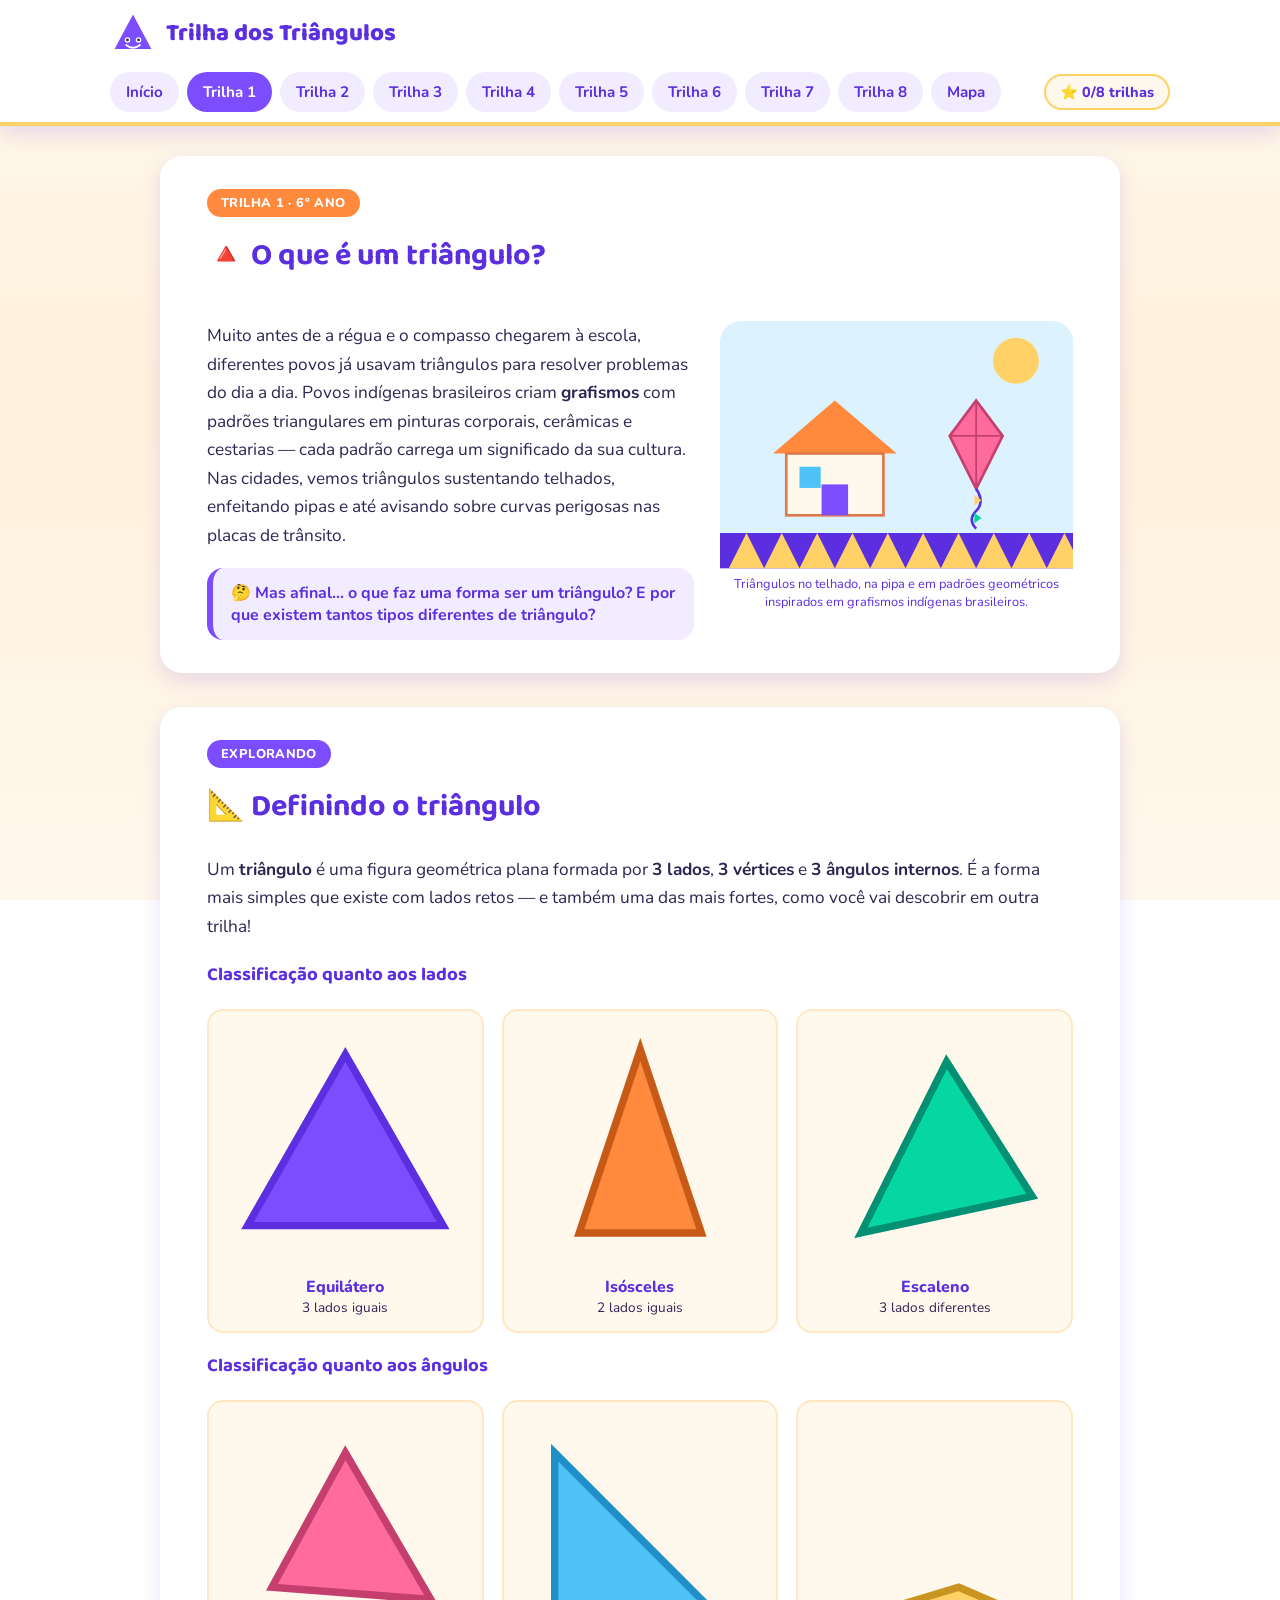
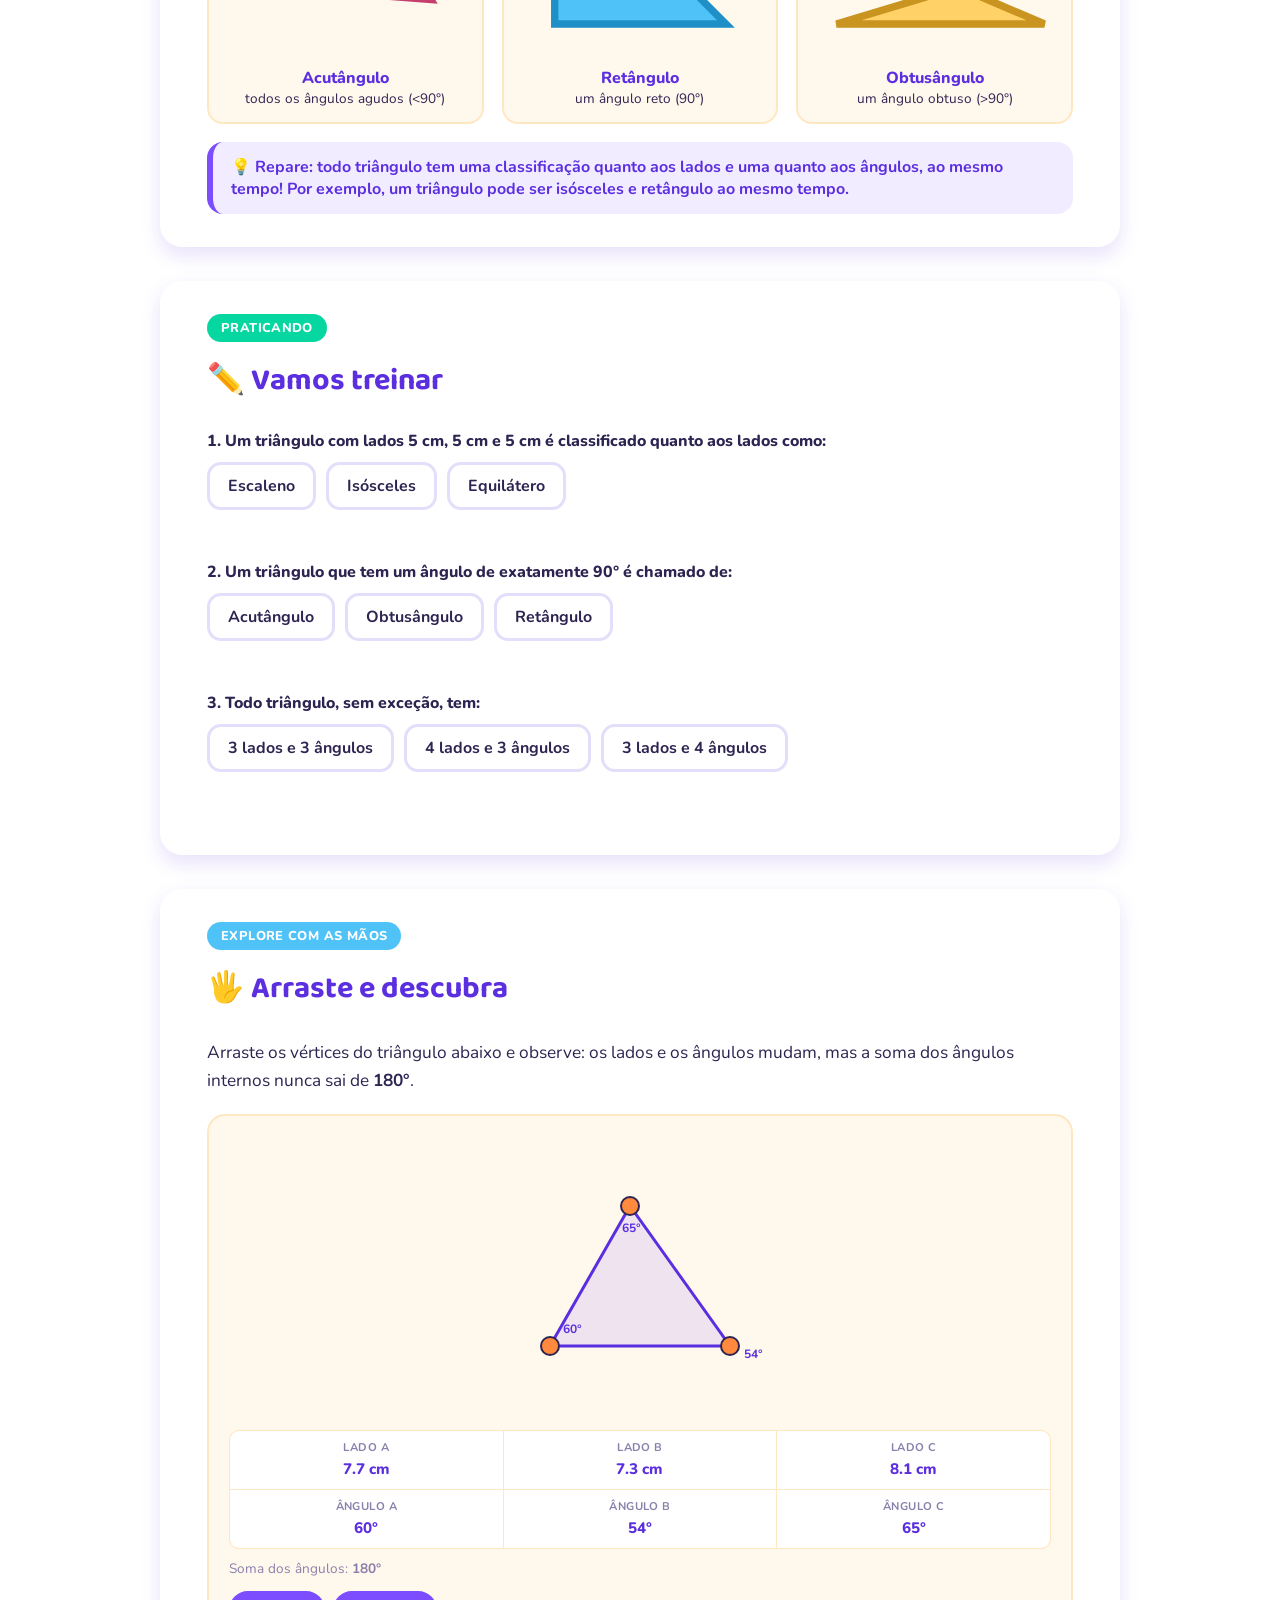
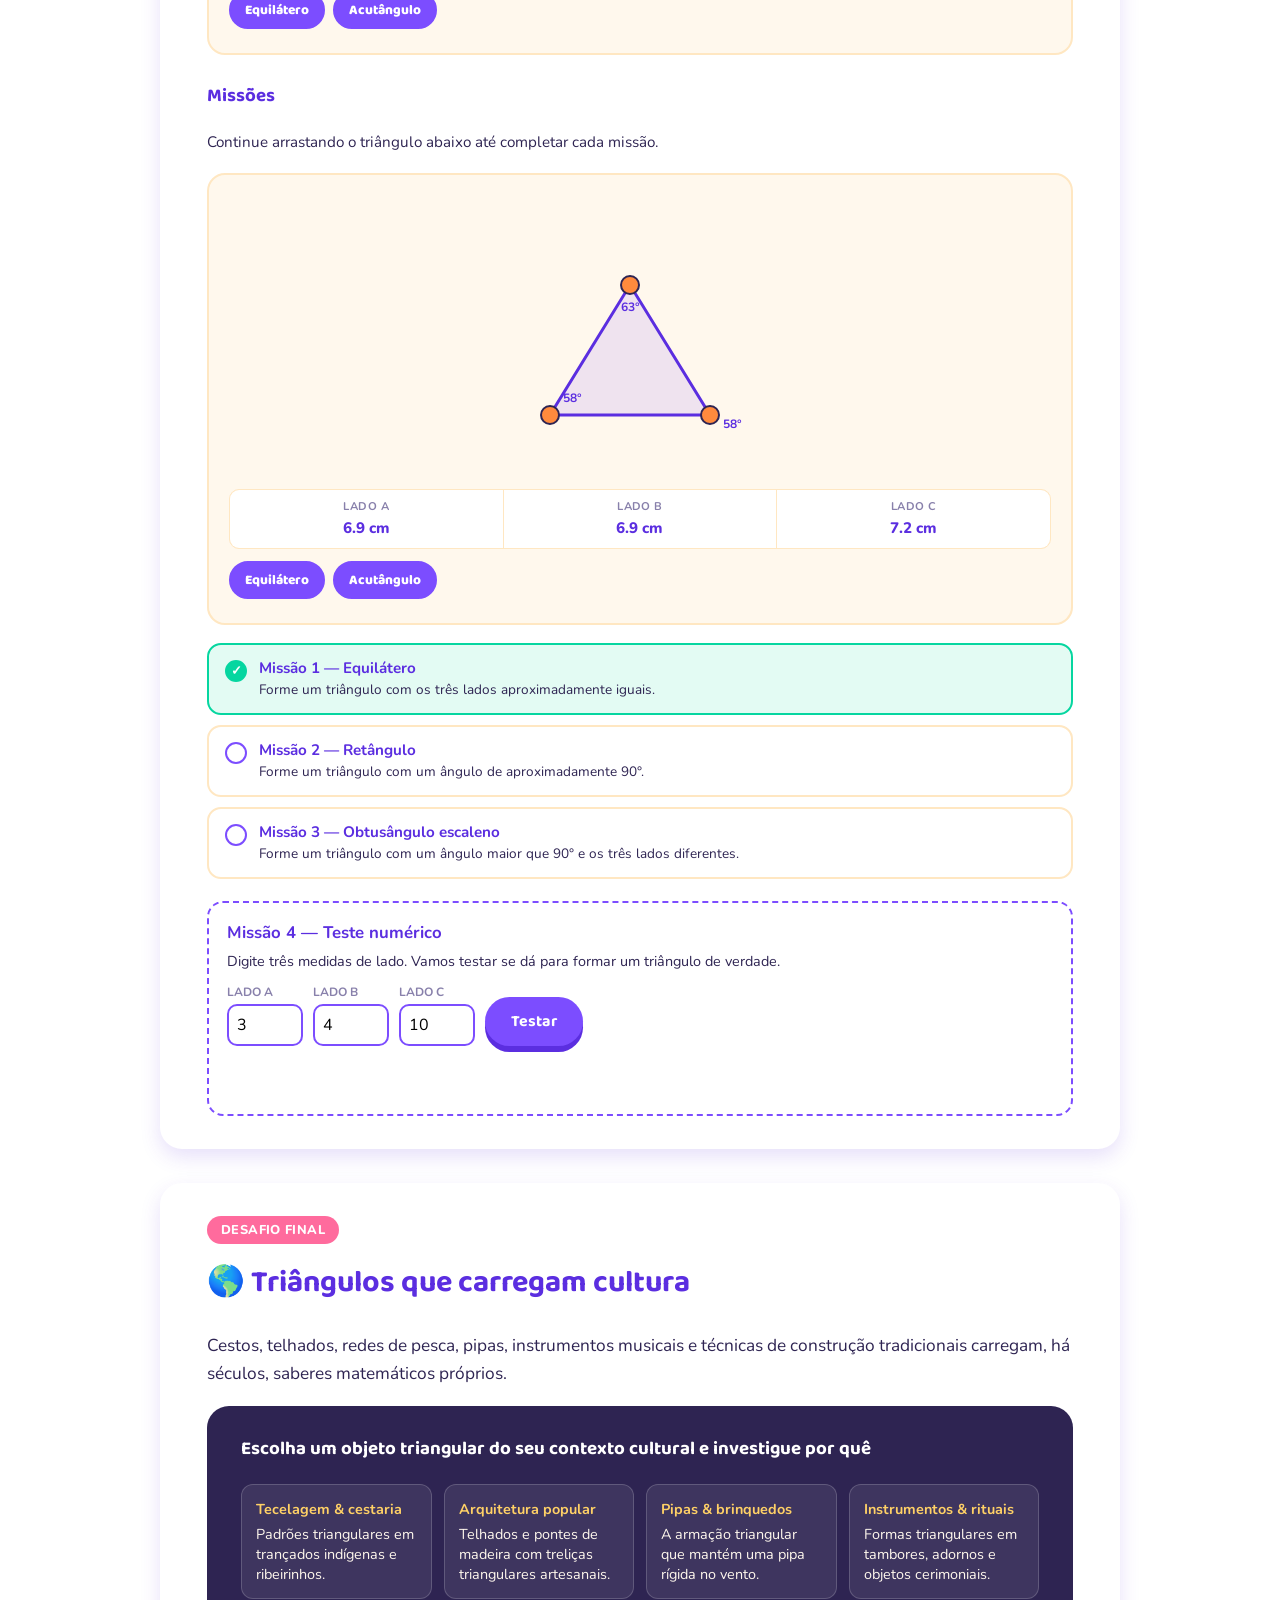
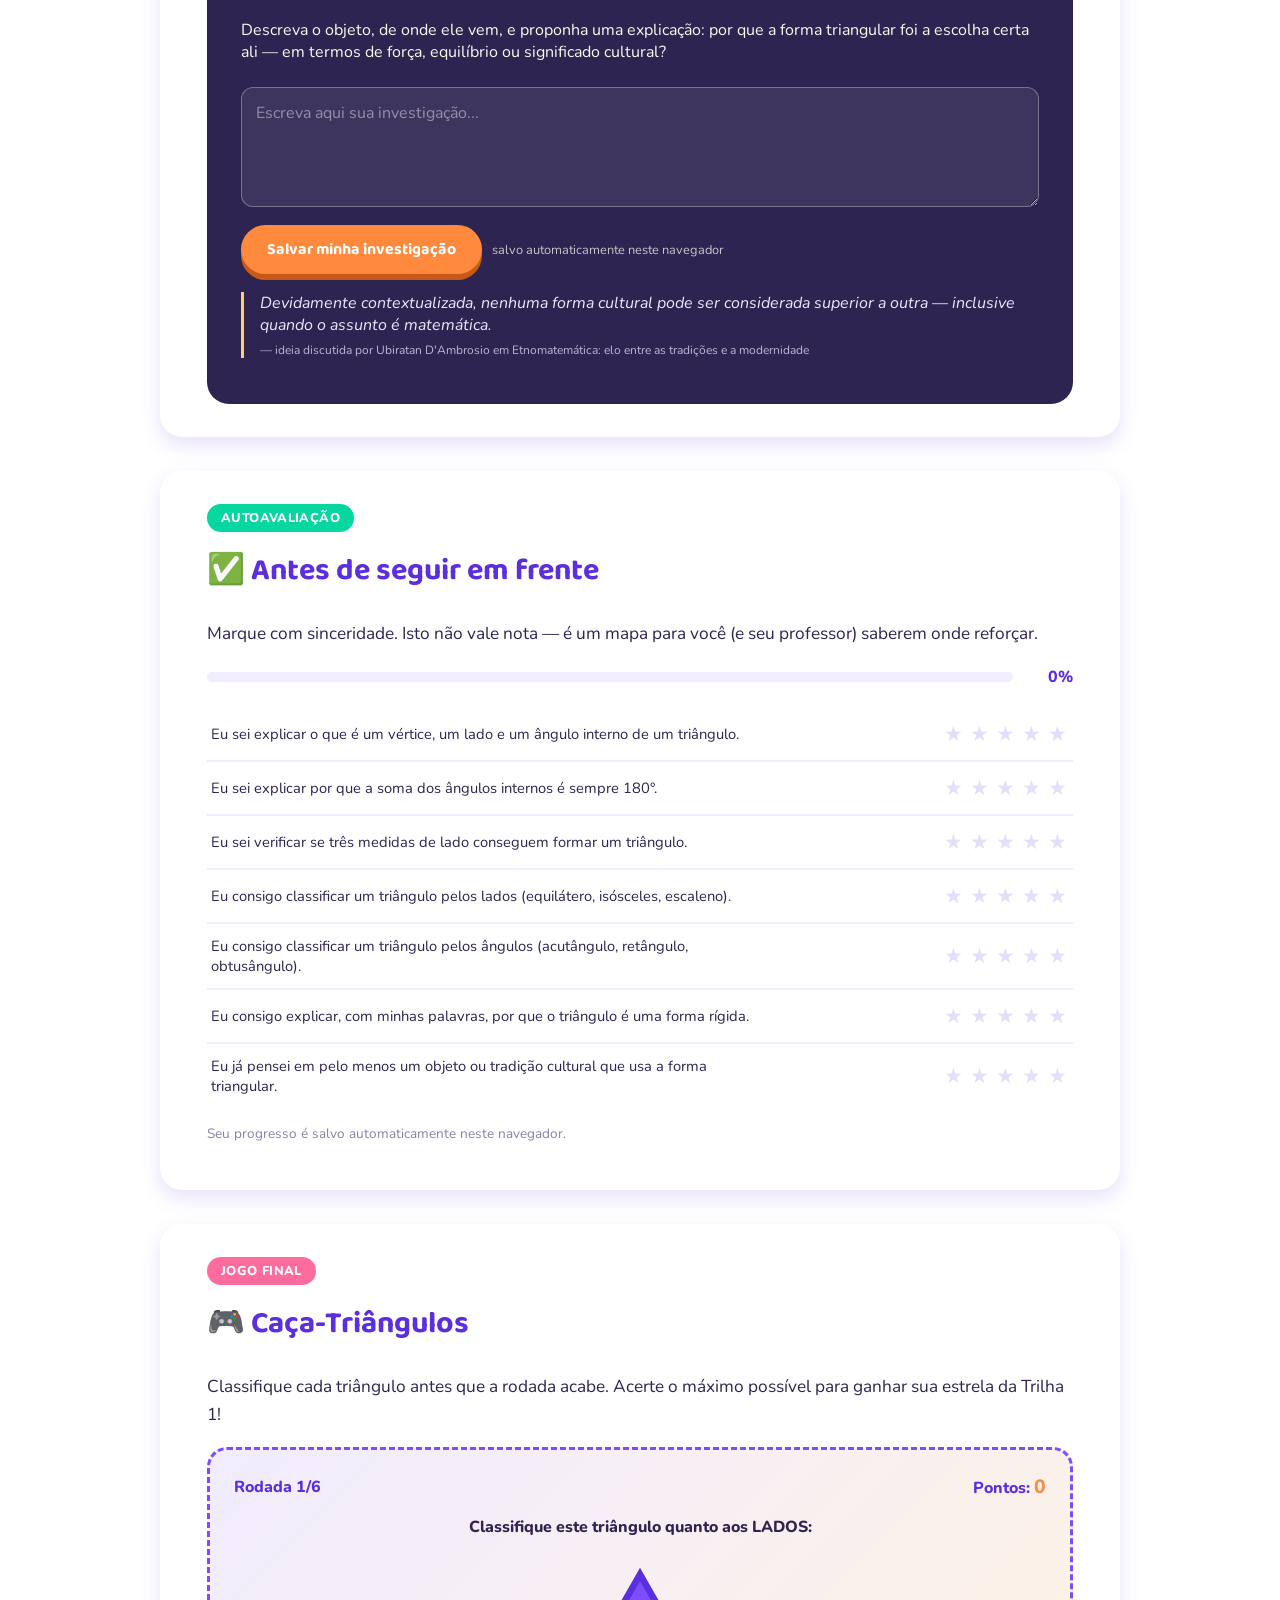
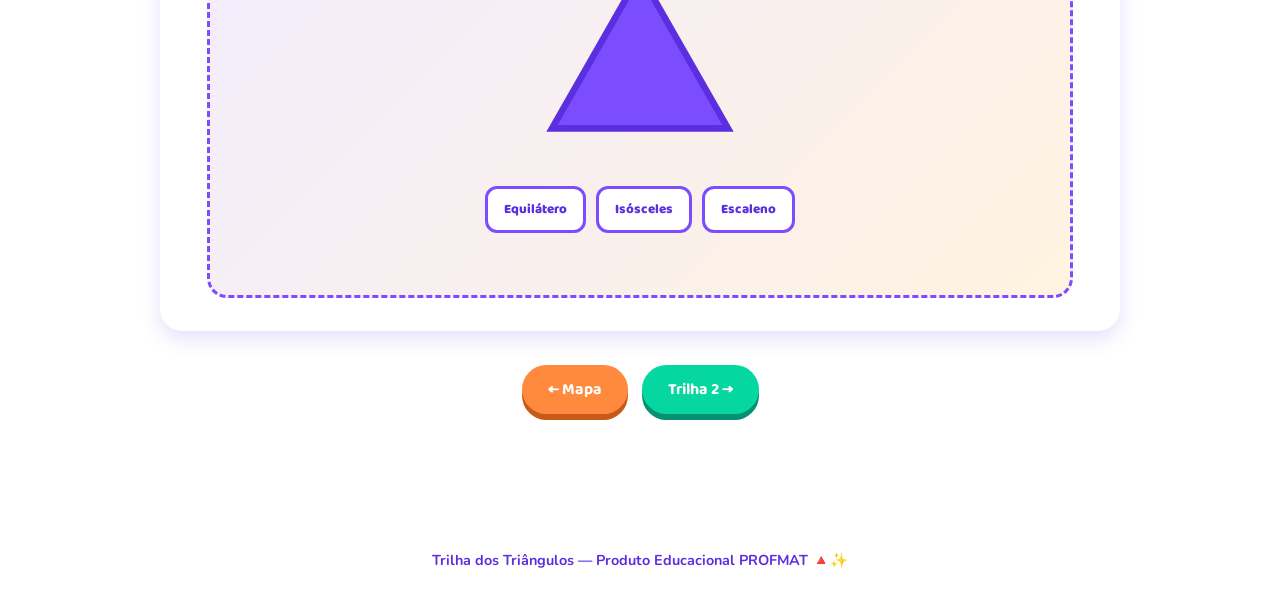
==== commit 8137e385: "Reordena secoes: exercicios extras entre Praticando e Jogo Final" ====
--- a/trilha1.html
+++ b/trilha1.html
@@ -125,6 +125,42 @@
     <div class="balaozinho">💡 Repare: todo triângulo tem uma classificação quanto aos lados <em>e</em> uma quanto aos ângulos, ao mesmo tempo! Por exemplo, um triângulo pode ser isósceles e retângulo ao mesmo tempo.</div>
   </section>
 
+  <!-- ============ PRATICANDO ============ -->
+  <section class="section-card">
+    <span class="tag verde">PRATICANDO</span>
+    <h2>✏️ Vamos treinar</h2>
+
+    <div class="quiz-item" data-correta="2">
+      <div class="quiz-pergunta">1. Um triângulo com lados 5 cm, 5 cm e 5 cm é classificado quanto aos lados como:</div>
+      <div class="quiz-opcoes">
+        <div class="quiz-opcao" data-valor="0">Escaleno</div>
+        <div class="quiz-opcao" data-valor="1">Isósceles</div>
+        <div class="quiz-opcao" data-valor="2">Equilátero</div>
+      </div>
+      <div class="quiz-feedback"></div>
+    </div>
+
+    <div class="quiz-item" data-correta="2">
+      <div class="quiz-pergunta">2. Um triângulo que tem um ângulo de exatamente 90° é chamado de:</div>
+      <div class="quiz-opcoes">
+        <div class="quiz-opcao" data-valor="0">Acutângulo</div>
+        <div class="quiz-opcao" data-valor="1">Obtusângulo</div>
+        <div class="quiz-opcao" data-valor="2">Retângulo</div>
+      </div>
+      <div class="quiz-feedback"></div>
+    </div>
+
+    <div class="quiz-item" data-correta="0">
+      <div class="quiz-pergunta">3. Todo triângulo, sem exceção, tem:</div>
+      <div class="quiz-opcoes">
+        <div class="quiz-opcao" data-valor="0">3 lados e 3 ângulos</div>
+        <div class="quiz-opcao" data-valor="1">4 lados e 3 ângulos</div>
+        <div class="quiz-opcao" data-valor="2">3 lados e 4 ângulos</div>
+      </div>
+      <div class="quiz-feedback"></div>
+    </div>
+  </section>
+
   <!-- ============ EXPLORE COM AS MÃOS ============ -->
   <section class="section-card">
     <span class="tag azul">EXPLORE COM AS MÃOS</span>
@@ -184,40 +220,44 @@
     </div>
   </section>
 
-  <!-- ============ PRATICANDO ============ -->
+  <!-- ============ DESAFIO FINAL ============ -->
   <section class="section-card">
-    <span class="tag verde">PRATICANDO</span>
-    <h2>✏️ Vamos treinar</h2>
-
-    <div class="quiz-item" data-correta="2">
-      <div class="quiz-pergunta">1. Um triângulo com lados 5 cm, 5 cm e 5 cm é classificado quanto aos lados como:</div>
-      <div class="quiz-opcoes">
-        <div class="quiz-opcao" data-valor="0">Escaleno</div>
-        <div class="quiz-opcao" data-valor="1">Isósceles</div>
-        <div class="quiz-opcao" data-valor="2">Equilátero</div>
-      </div>
-      <div class="quiz-feedback"></div>
-    </div>
-
-    <div class="quiz-item" data-correta="2">
-      <div class="quiz-pergunta">2. Um triângulo que tem um ângulo de exatamente 90° é chamado de:</div>
-      <div class="quiz-opcoes">
-        <div class="quiz-opcao" data-valor="0">Acutângulo</div>
-        <div class="quiz-opcao" data-valor="1">Obtusângulo</div>
-        <div class="quiz-opcao" data-valor="2">Retângulo</div>
-      </div>
-      <div class="quiz-feedback"></div>
-    </div>
-
-    <div class="quiz-item" data-correta="0">
-      <div class="quiz-pergunta">3. Todo triângulo, sem exceção, tem:</div>
-      <div class="quiz-opcoes">
-        <div class="quiz-opcao" data-valor="0">3 lados e 3 ângulos</div>
-        <div class="quiz-opcao" data-valor="1">4 lados e 3 ângulos</div>
-        <div class="quiz-opcao" data-valor="2">3 lados e 4 ângulos</div>
-      </div>
-      <div class="quiz-feedback"></div>
-    </div>
+    <span class="tag rosa">DESAFIO FINAL</span>
+    <h2>🌎 Triângulos que carregam cultura</h2>
+    <p class="lead">Cestos, telhados, redes de pesca, pipas, instrumentos musicais e técnicas de construção tradicionais carregam, há séculos, saberes matemáticos próprios.</p>
+
+    <div class="challenge-card">
+      <h3>Escolha um objeto triangular do seu contexto cultural e investigue por quê</h3>
+      <div class="insp-grid">
+        <div class="insp"><b>Tecelagem &amp; cestaria</b>Padrões triangulares em trançados indígenas e ribeirinhos.</div>
+        <div class="insp"><b>Arquitetura popular</b>Telhados e pontes de madeira com treliças triangulares artesanais.</div>
+        <div class="insp"><b>Pipas &amp; brinquedos</b>A armação triangular que mantém uma pipa rígida no vento.</div>
+        <div class="insp"><b>Instrumentos &amp; rituais</b>Formas triangulares em tambores, adornos e objetos cerimoniais.</div>
+      </div>
+      <p>Descreva o objeto, de onde ele vem, e proponha uma explicação: por que a forma triangular foi a escolha certa ali — em termos de força, equilíbrio ou significado cultural?</p>
+      <textarea class="reflect" id="reflectTextT1" placeholder="Escreva aqui sua investigação..."></textarea>
+      <div class="challenge-actions">
+        <button class="btn laranja" id="reflectSaveT1">Salvar minha investigação</button>
+        <span class="save-note" id="reflectStatusT1">salvo automaticamente neste navegador</span>
+      </div>
+      <div class="quote">Devidamente contextualizada, nenhuma forma cultural pode ser considerada superior a outra — inclusive quando o assunto é matemática.
+        <cite>— ideia discutida por Ubiratan D'Ambrosio em Etnomatemática: elo entre as tradições e a modernidade</cite>
+      </div>
+    </div>
+  </section>
+
+  <!-- ============ AUTOAVALIAÇÃO ============ -->
+  <section class="section-card">
+    <span class="tag verde">AUTOAVALIAÇÃO</span>
+    <h2>✅ Antes de seguir em frente</h2>
+    <p class="lead">Marque com sinceridade. Isto não vale nota — é um mapa para você (e seu professor) saberem onde reforçar.</p>
+
+    <div class="assess-progress">
+      <div class="assess-bar"><div class="assess-bar-fill" id="assessBarFillT1"></div></div>
+      <div class="assess-pct" id="assessPctT1">0%</div>
+    </div>
+    <div id="assessListT1"></div>
+    <p class="assess-footer" id="assessFooterT1">Seu progresso é salvo automaticamente neste navegador.</p>
   </section>
 
   <!-- ============ JOGO ============ -->
@@ -247,46 +287,6 @@
         <a href="index.html" class="btn verde">Voltar ao mapa ⭐</a>
       </div>
     </div>
-  </section>
-
-  <!-- ============ DESAFIO FINAL ============ -->
-  <section class="section-card">
-    <span class="tag rosa">DESAFIO FINAL</span>
-    <h2>🌎 Triângulos que carregam cultura</h2>
-    <p class="lead">Cestos, telhados, redes de pesca, pipas, instrumentos musicais e técnicas de construção tradicionais carregam, há séculos, saberes matemáticos próprios.</p>
-
-    <div class="challenge-card">
-      <h3>Escolha um objeto triangular do seu contexto cultural e investigue por quê</h3>
-      <div class="insp-grid">
-        <div class="insp"><b>Tecelagem &amp; cestaria</b>Padrões triangulares em trançados indígenas e ribeirinhos.</div>
-        <div class="insp"><b>Arquitetura popular</b>Telhados e pontes de madeira com treliças triangulares artesanais.</div>
-        <div class="insp"><b>Pipas &amp; brinquedos</b>A armação triangular que mantém uma pipa rígida no vento.</div>
-        <div class="insp"><b>Instrumentos &amp; rituais</b>Formas triangulares em tambores, adornos e objetos cerimoniais.</div>
-      </div>
-      <p>Descreva o objeto, de onde ele vem, e proponha uma explicação: por que a forma triangular foi a escolha certa ali — em termos de força, equilíbrio ou significado cultural?</p>
-      <textarea class="reflect" id="reflectTextT1" placeholder="Escreva aqui sua investigação..."></textarea>
-      <div class="challenge-actions">
-        <button class="btn laranja" id="reflectSaveT1">Salvar minha investigação</button>
-        <span class="save-note" id="reflectStatusT1">salvo automaticamente neste navegador</span>
-      </div>
-      <div class="quote">Devidamente contextualizada, nenhuma forma cultural pode ser considerada superior a outra — inclusive quando o assunto é matemática.
-        <cite>— ideia discutida por Ubiratan D'Ambrosio em Etnomatemática: elo entre as tradições e a modernidade</cite>
-      </div>
-    </div>
-  </section>
-
-  <!-- ============ AUTOAVALIAÇÃO ============ -->
-  <section class="section-card">
-    <span class="tag verde">AUTOAVALIAÇÃO</span>
-    <h2>✅ Antes de seguir em frente</h2>
-    <p class="lead">Marque com sinceridade. Isto não vale nota — é um mapa para você (e seu professor) saberem onde reforçar.</p>
-
-    <div class="assess-progress">
-      <div class="assess-bar"><div class="assess-bar-fill" id="assessBarFillT1"></div></div>
-      <div class="assess-pct" id="assessPctT1">0%</div>
-    </div>
-    <div id="assessListT1"></div>
-    <p class="assess-footer" id="assessFooterT1">Seu progresso é salvo automaticamente neste navegador.</p>
   </section>
 
   <div class="center" style="margin-bottom:40px; display:flex; gap:14px; justify-content:center; flex-wrap:wrap;">
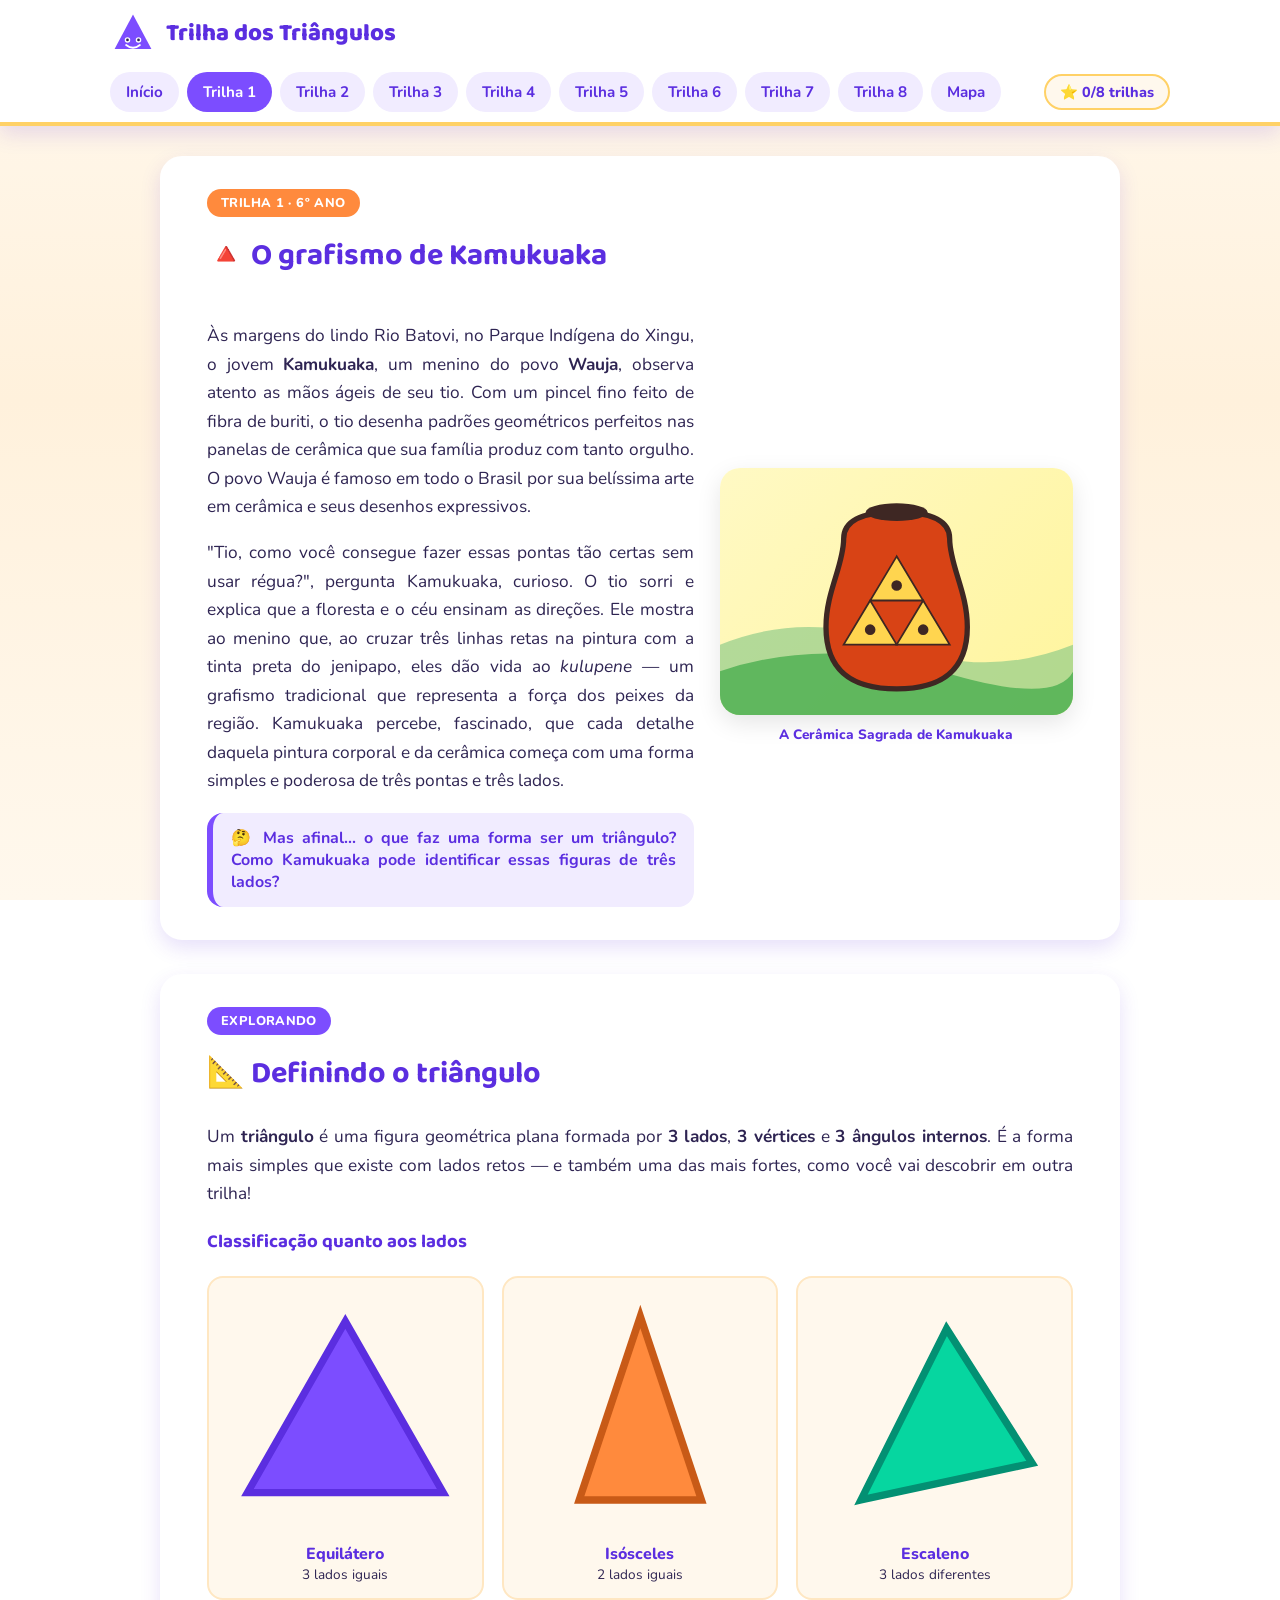
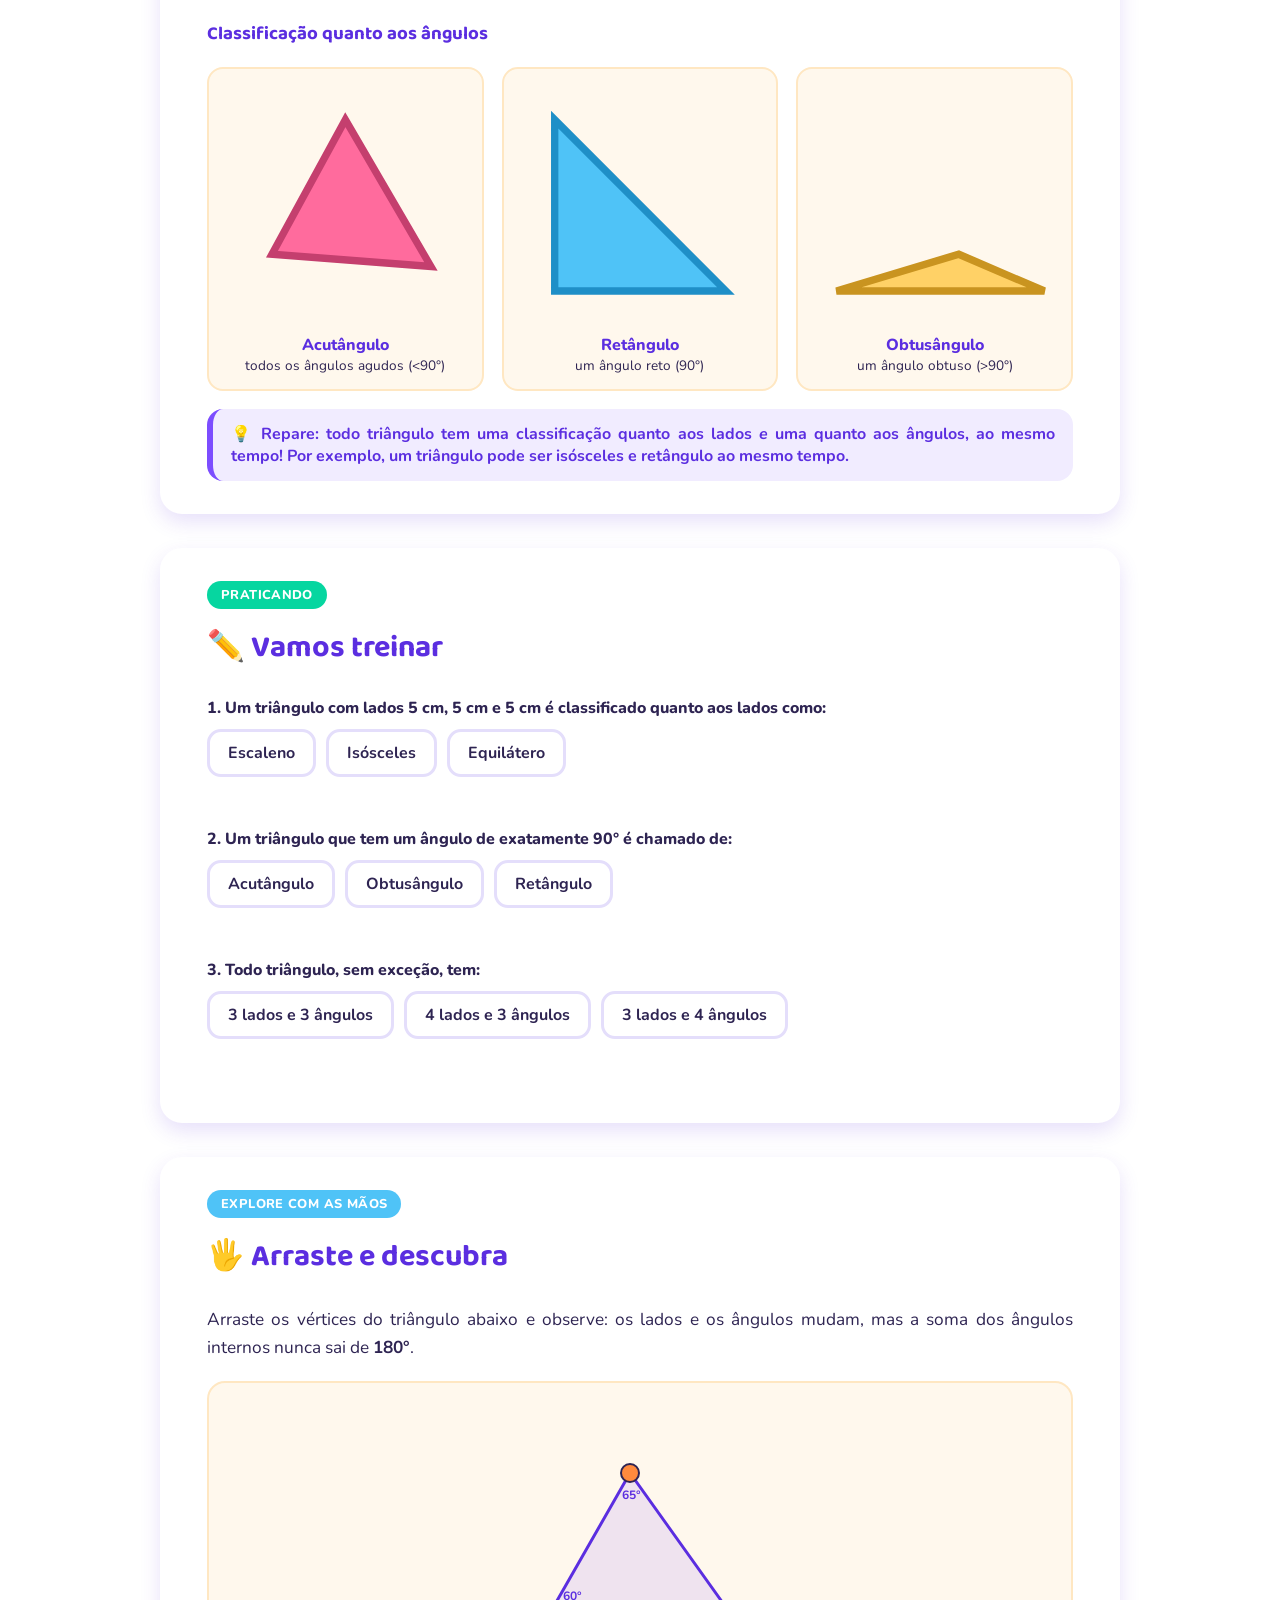
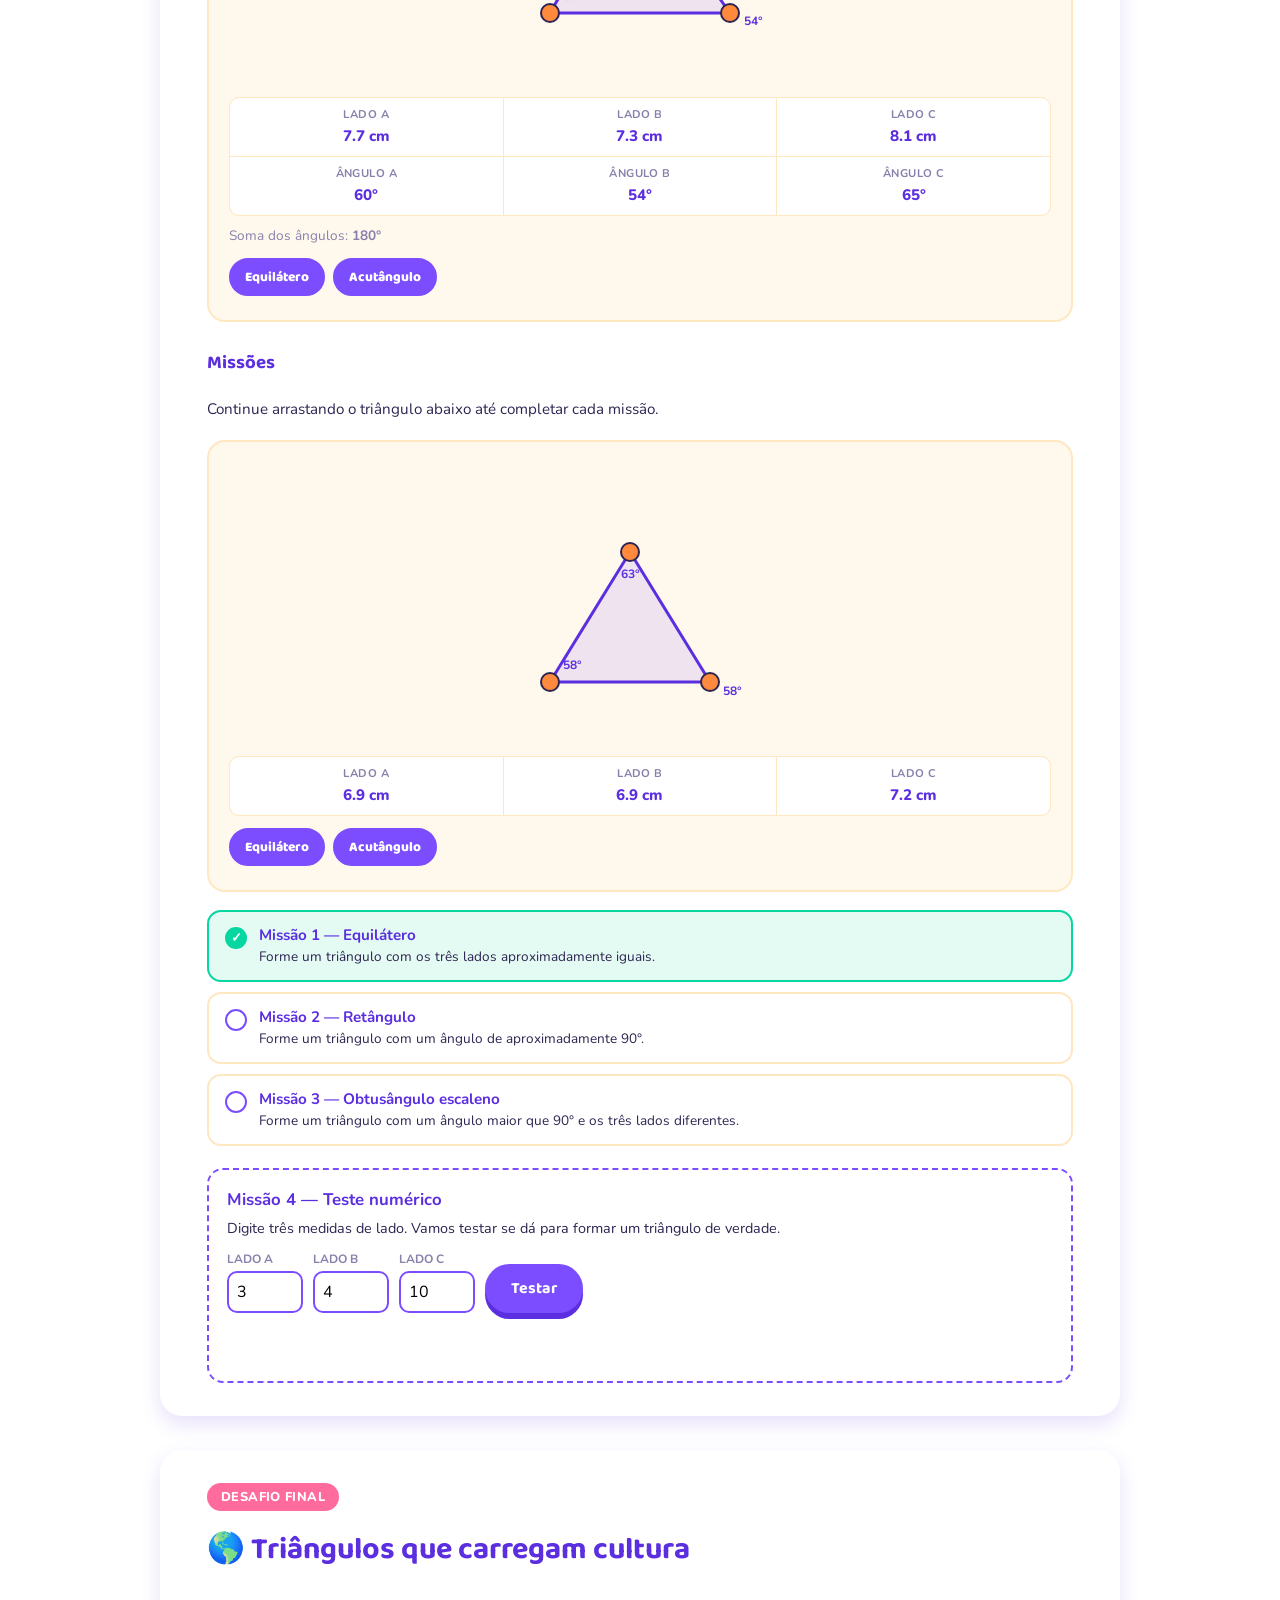
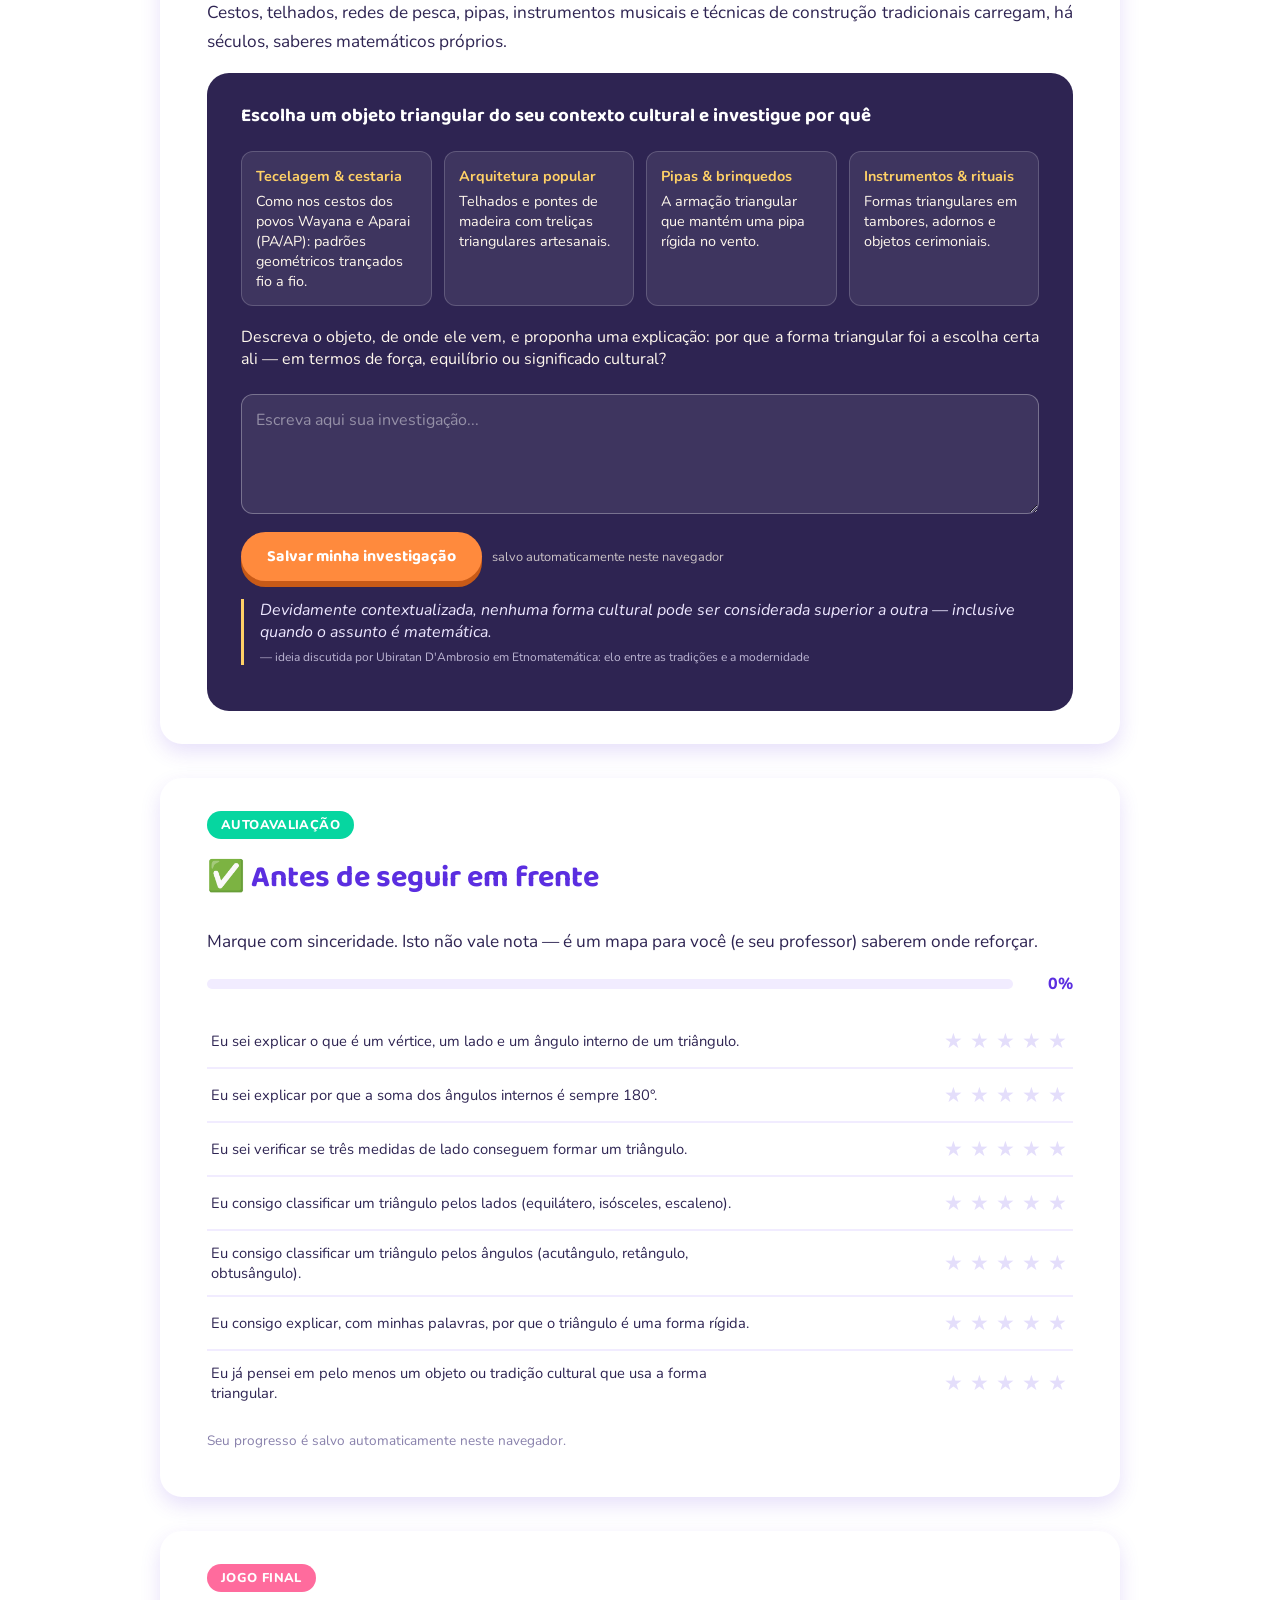
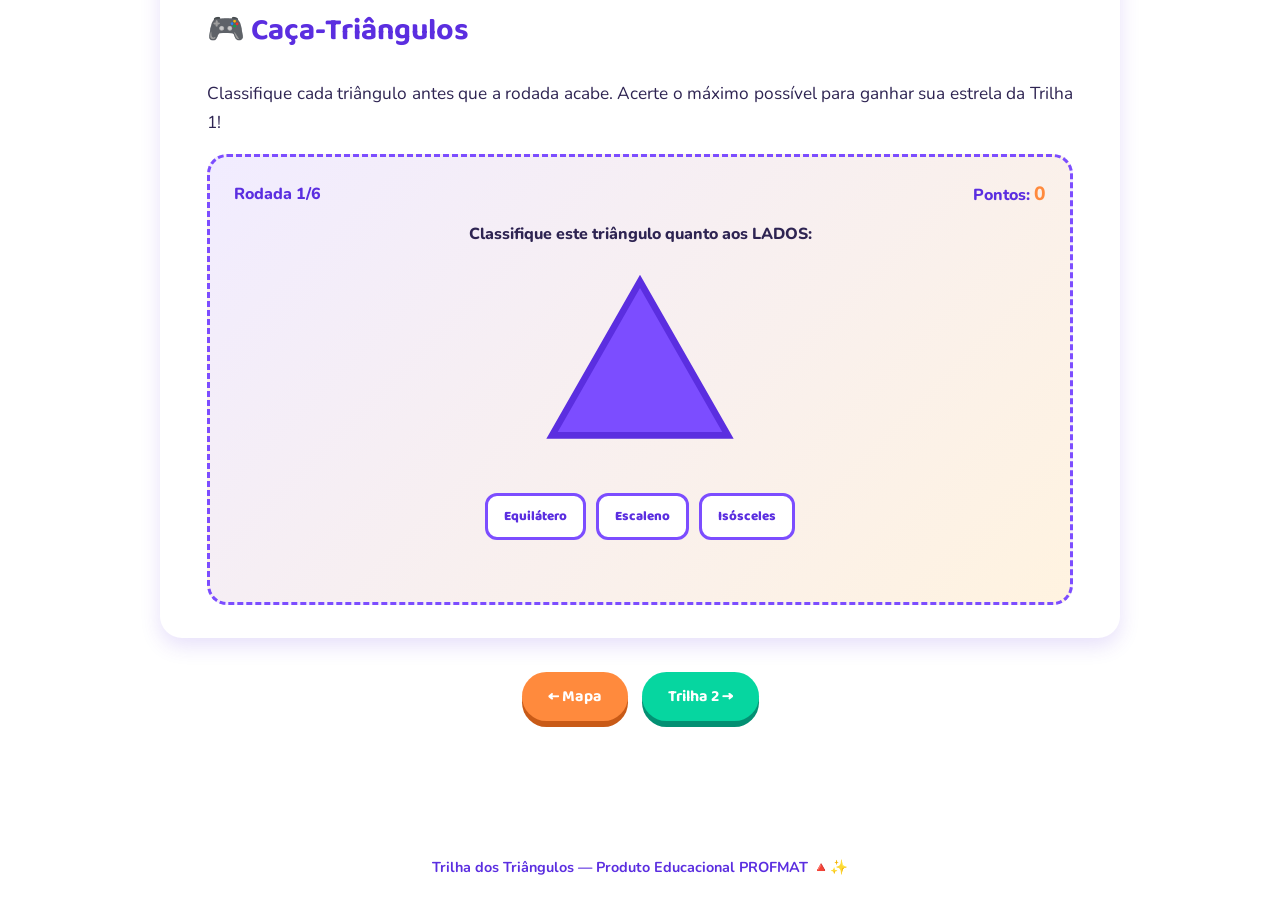
==== commit 3cd39f53: "Aplica novas historias e ilustracoes do Hiuri nas trilhas 1-8 + ajuste de justificacao no CSS" ====
--- a/trilha1.html
+++ b/trilha1.html
@@ -32,52 +32,49 @@
 
 <main class="container">
 
-  <!-- ============ CONTEXTUALIZAÇÃO ============ -->
+ <!-- ============ CONTEXTUALIZAÇÃO ============ -->
   <section class="section-card">
     <span class="tag laranja">TRILHA 1 · 6º ANO</span>
-    <h2>🔺 O que é um triângulo?</h2>
-
+    <h2>🔺 O grafismo de Kamukuaka</h2>
+    
     <div class="contexto-flex">
       <div class="texto">
-        <p class="lead">Muito antes de a régua e o compasso chegarem à escola, diferentes povos já usavam triângulos para resolver problemas do dia a dia. Povos indígenas brasileiros criam <strong>grafismos</strong> com padrões triangulares em pinturas corporais, cerâmicas e cestarias — cada padrão carrega um significado da sua cultura. Nas cidades, vemos triângulos sustentando telhados, enfeitando pipas e até avisando sobre curvas perigosas nas placas de trânsito.</p>
-        <div class="balaozinho">🤔 Mas afinal... o que faz uma forma ser um triângulo? E por que existem tantos tipos diferentes de triângulo?</div>
+        <p class="lead" style="text-align: justify;">Às margens do lindo Rio Batovi, no Parque Indígena do Xingu, o jovem <strong>Kamukuaka</strong>, um menino do povo <strong>Wauja</strong>, observa atento as mãos ágeis de seu tio. Com um pincel fino feito de fibra de buriti, o tio desenha padrões geométricos perfeitos nas panelas de cerâmica que sua família produz com tanto orgulho. O povo Wauja é famoso em todo o Brasil por sua belíssima arte em cerâmica e seus desenhos expressivos.</p>
+        <p class="lead" style="text-align: justify;">"Tio, como você consegue fazer essas pontas tão certas sem usar régua?", pergunta Kamukuaka, curioso. O tio sorri e explica que a floresta e o céu ensinam as direções. Ele mostra ao menino que, ao cruzar três linhas retas na pintura com a tinta preta do jenipapo, eles dão vida ao <em>kulupene</em> — um grafismo tradicional que representa a força dos peixes da região. Kamukuaka percebe, fascinado, que cada detalhe daquela pintura corporal e da cerâmica começa com uma forma simples e poderosa de três pontas e três lados.</p>
+        <div class="balaozinho" style="text-align: justify;">🤔 Mas afinal... o que faz uma forma ser um triângulo? Como Kamukuaka pode identificar essas figuras de três lados?</div>
       </div>
       <div class="imagem">
-        <svg viewBox="0 0 400 280" xmlns="http://www.w3.org/2000/svg">
-          <rect x="0" y="0" width="400" height="280" rx="24" fill="#DCF3FF"/>
-          <circle cx="335" cy="45" r="26" fill="#FFD166"/>
-          <!-- casa com telhado triangular -->
-          <polygon points="60,150 130,90 200,150" fill="#FF8A3D"/>
-          <rect x="75" y="150" width="110" height="70" fill="#FFF8ED" stroke="#E0794A" stroke-width="3"/>
-          <rect x="115" y="185" width="30" height="35" fill="#7C4DFF"/>
-          <rect x="90" y="165" width="24" height="24" fill="#4FC3F7"/>
-          <!-- pipa -->
-          <polygon points="290,90 320,130 290,190 260,130" fill="#FF6B9D" stroke="#C43F6E" stroke-width="3"/>
-          <line x1="290" y1="90" x2="290" y2="190" stroke="#C43F6E" stroke-width="2"/>
-          <line x1="260" y1="130" x2="320" y2="130" stroke="#C43F6E" stroke-width="2"/>
-          <path d="M290 190 Q300 205 290 215 Q280 225 290 235" stroke="#5B2EE0" stroke-width="3" fill="none"/>
-          <polygon points="288,197 296,203 288,209" fill="#FFD166"/>
-          <polygon points="288,217 296,223 288,229" fill="#06D6A0"/>
-          <!-- faixa decorativa: grafismo geométrico inspirado em tradições indígenas -->
-          <rect x="0" y="240" width="400" height="40" fill="#5B2EE0"/>
-          <g fill="#FFD166">
-            <polygon points="10,280 30,240 50,280"/>
-            <polygon points="50,280 70,240 90,280"/>
-            <polygon points="90,280 110,240 130,280"/>
-            <polygon points="130,280 150,240 170,280"/>
-            <polygon points="170,280 190,240 210,280"/>
-            <polygon points="210,280 230,240 250,280"/>
-            <polygon points="250,280 270,240 290,280"/>
-            <polygon points="290,280 310,240 330,280"/>
-            <polygon points="330,280 350,240 370,280"/>
-            <polygon points="370,280 390,240 410,280"/>
-          </g>
-        </svg>
-        <p style="font-size:0.8rem; text-align:center; color:#5B2EE0; margin-top:6px;">Triângulos no telhado, na pipa e em padrões geométricos inspirados em grafismos indígenas brasileiros.</p>
+        <figure style="margin:0;">
+          <svg viewBox="0 0 400 280" xmlns="http://www.w3.org/2000/svg" style="width:100%; border-radius:20px; display:block; background: linear-gradient(135deg, #FFF9C4 0%, #FFF59D 100%); box-shadow: 0 8px 24px rgba(0,0,0,0.1);">
+            <style>
+              @keyframes brilharPintura {
+                0%, 100% { filter: drop-shadow(0 0 2px #E65100); }
+                50% { filter: drop-shadow(0 0 8px #FFCC80); }
+              }
+              .grafismo-arte { animation: brilharPintura 3s ease-in-out infinite; }
+            </style>
+            <!-- Céu de fundo e floresta sutil -->
+            <path d="M0,200 Q100,160 200,200 T400,200 L400,280 L0,280 Z" fill="#81C784" opacity="0.6"/>
+            <path d="M0,230 Q120,190 250,230 T400,230 L400,280 L0,280 Z" fill="#4CAF50" opacity="0.8"/>
+            <!-- O Grande Vaso de Cerâmica Wauja -->
+            <path d="M140,80 C140,60 160,50 200,50 C240,50 260,60 260,80 C260,110 280,140 280,180 C280,230 250,250 200,250 C150,250 120,230 120,180 C120,140 140,110 140,80 Z" fill="#D84315" stroke="#3E2723" stroke-width="6"/>
+            <!-- Detalhes do gargalo do vaso -->
+            <ellipse cx="200" cy="50" rx="35" ry="10" fill="#3E2723"/>
+            <!-- Grafismos triangulares brilhantes desenhados no vaso (Kulupene) -->
+            <g class="grafismo-arte" fill="#FFD54F" stroke="#3E2723" stroke-width="2">
+              <polygon points="200,100 170,150 230,150"/>
+              <polygon points="170,150 140,200 200,200"/>
+              <polygon points="230,150 200,200 260,200"/>
+              <circle cx="200" cy="133" r="5" fill="#3E2723"/>
+              <circle cx="170" cy="183" r="5" fill="#3E2723"/>
+              <circle cx="230" cy="183" r="5" fill="#3E2723"/>
+            </g>
+          </svg>
+          <figcaption style="text-align:center; font-size:0.85rem; color:var(--roxo-escuro); margin-top:10px; font-weight:800;">A Cerâmica Sagrada de Kamukuaka</figcaption>
+        </figure>
       </div>
     </div>
   </section>
-
   <!-- ============ EXPLORANDO ============ -->
   <section class="section-card">
     <span class="tag roxo">EXPLORANDO</span>
@@ -229,7 +226,7 @@
     <div class="challenge-card">
       <h3>Escolha um objeto triangular do seu contexto cultural e investigue por quê</h3>
       <div class="insp-grid">
-        <div class="insp"><b>Tecelagem &amp; cestaria</b>Padrões triangulares em trançados indígenas e ribeirinhos.</div>
+        <div class="insp"><b>Tecelagem &amp; cestaria</b>Como nos cestos dos povos Wayana e Aparai (PA/AP): padrões geométricos trançados fio a fio.</div>
         <div class="insp"><b>Arquitetura popular</b>Telhados e pontes de madeira com treliças triangulares artesanais.</div>
         <div class="insp"><b>Pipas &amp; brinquedos</b>A armação triangular que mantém uma pipa rígida no vento.</div>
         <div class="insp"><b>Instrumentos &amp; rituais</b>Formas triangulares em tambores, adornos e objetos cerimoniais.</div>
--- a/style.css
+++ b/style.css
@@ -312,3 +312,4 @@
 .star-btn{ background:none; border:none; font-size:1.3rem; cursor:pointer; color:#E4DEFB; padding:2px; transition: color .1s ease; }
 .star-btn.filled{ color: var(--amarelo); }
 .assess-footer{ margin-top:16px; font-size:0.85rem; color:#8880ab; }
+p, .lead, .balaozinho, .contexto-flex .texto { text-align: justify; }
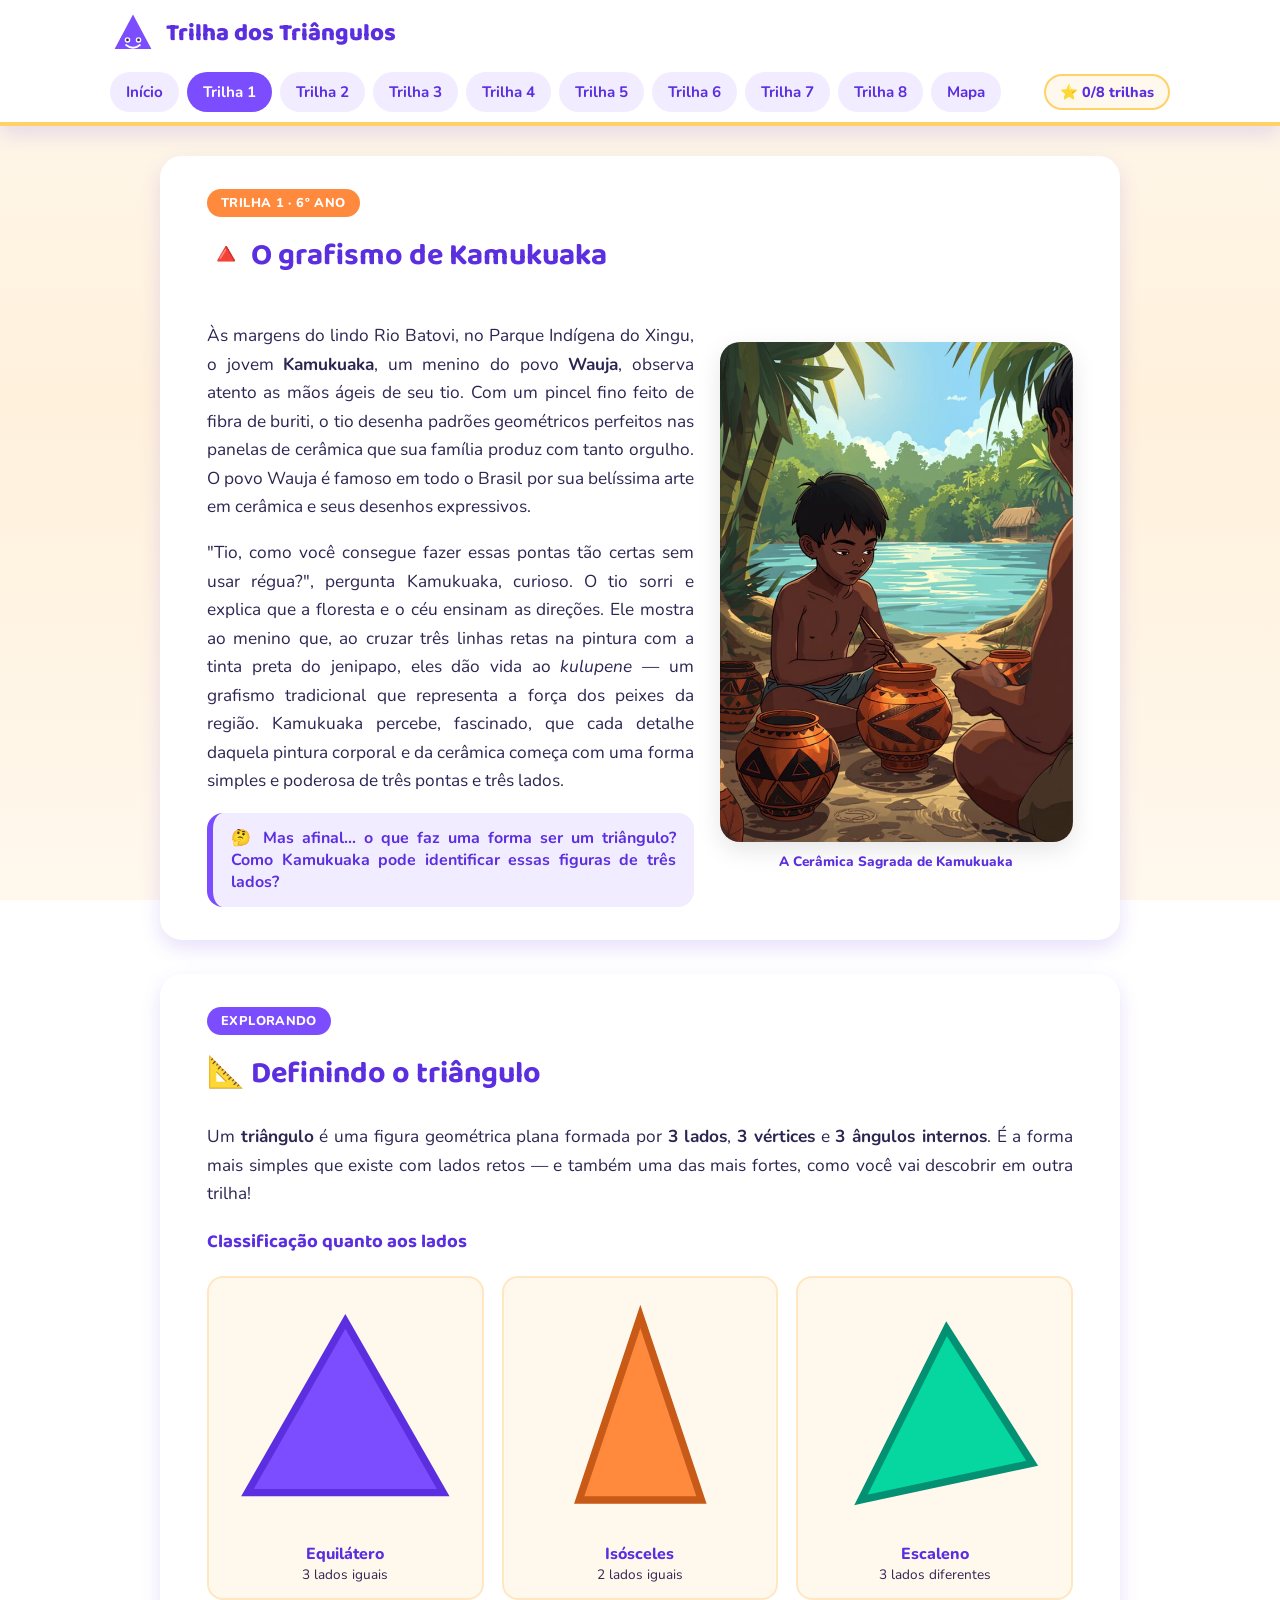
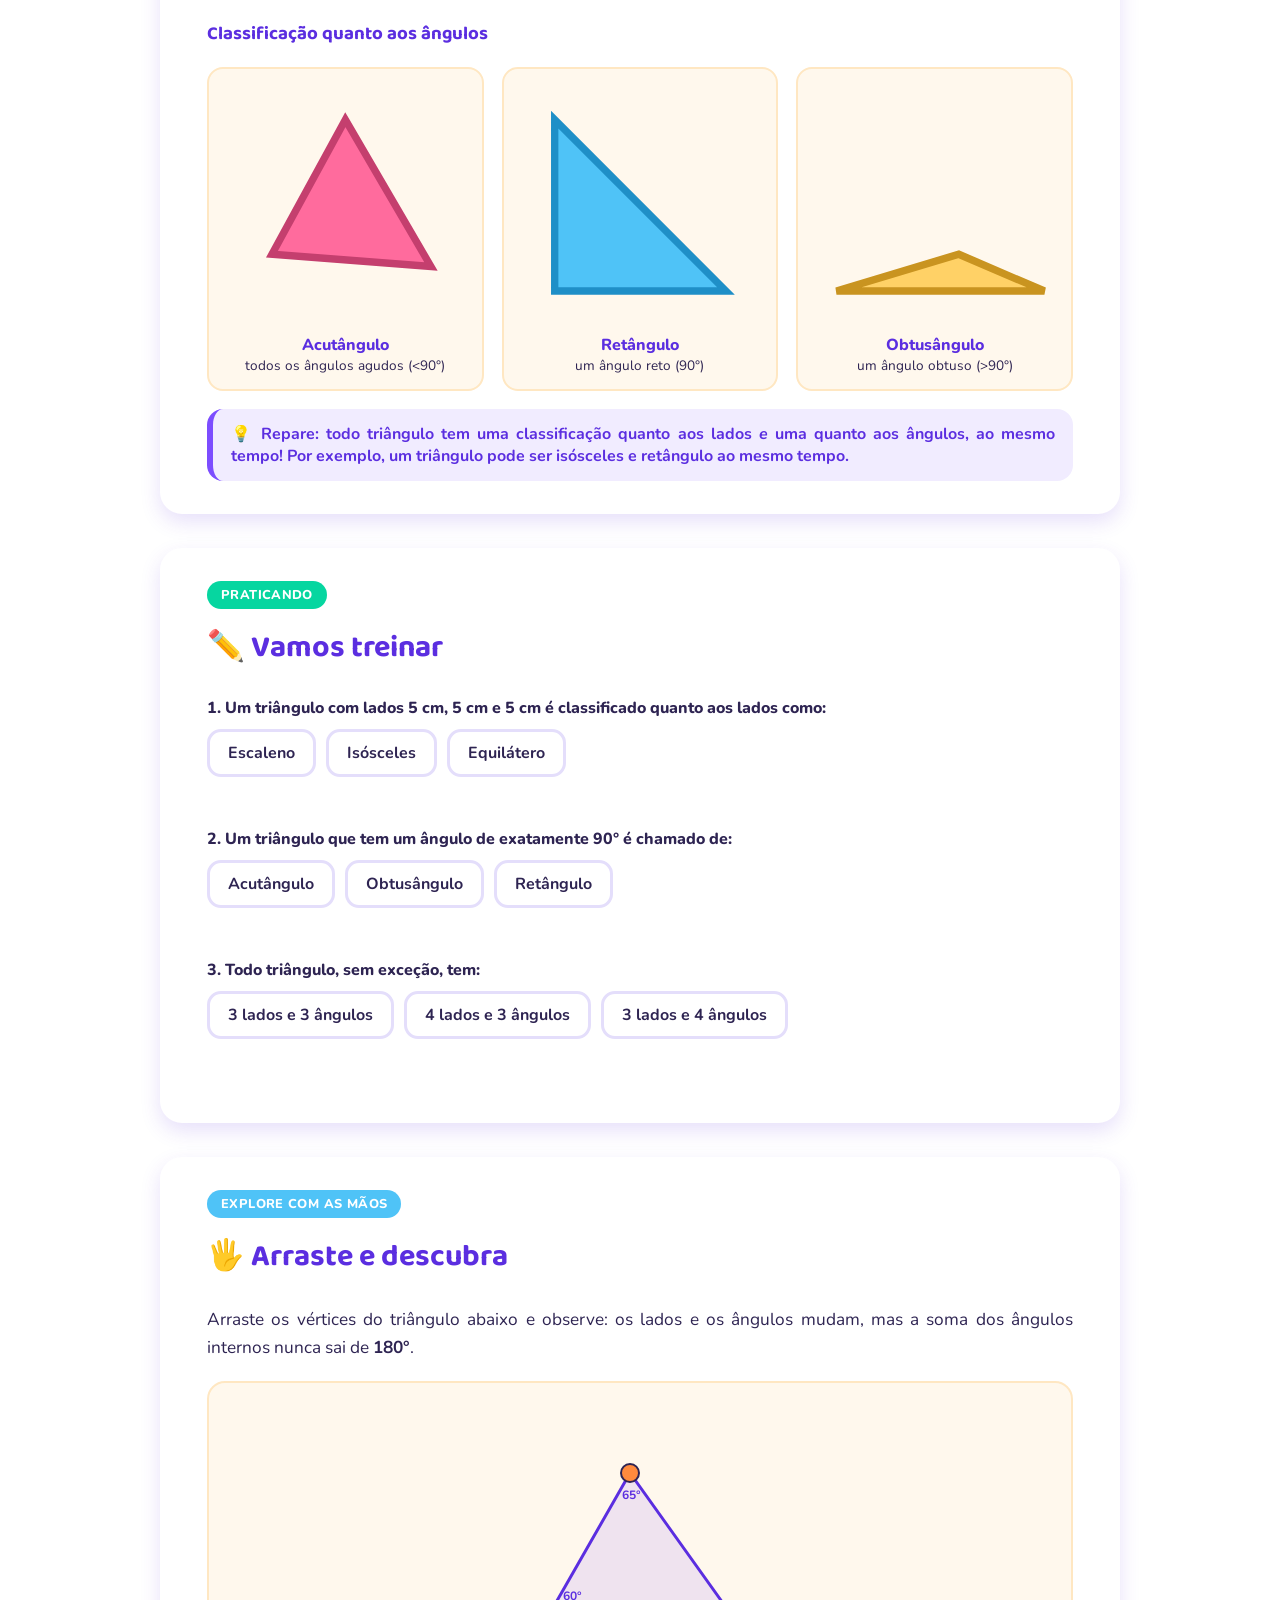
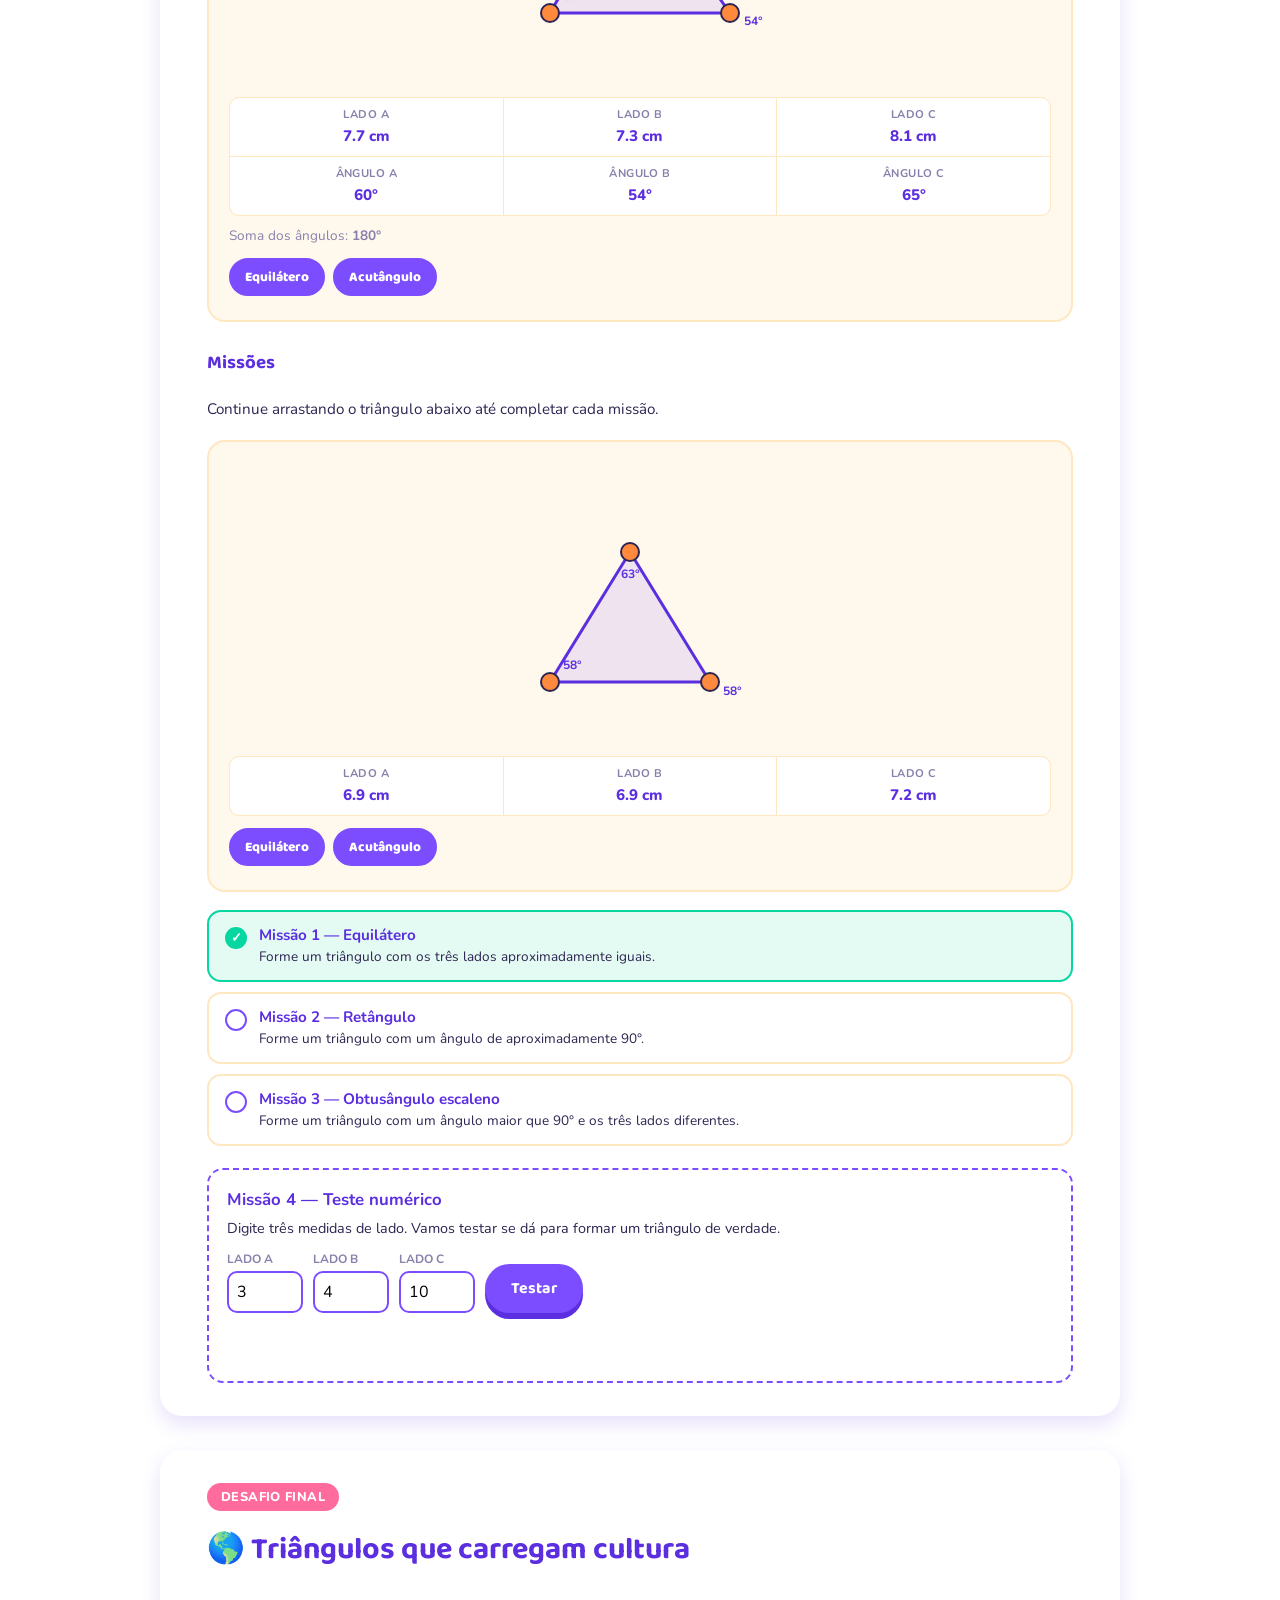
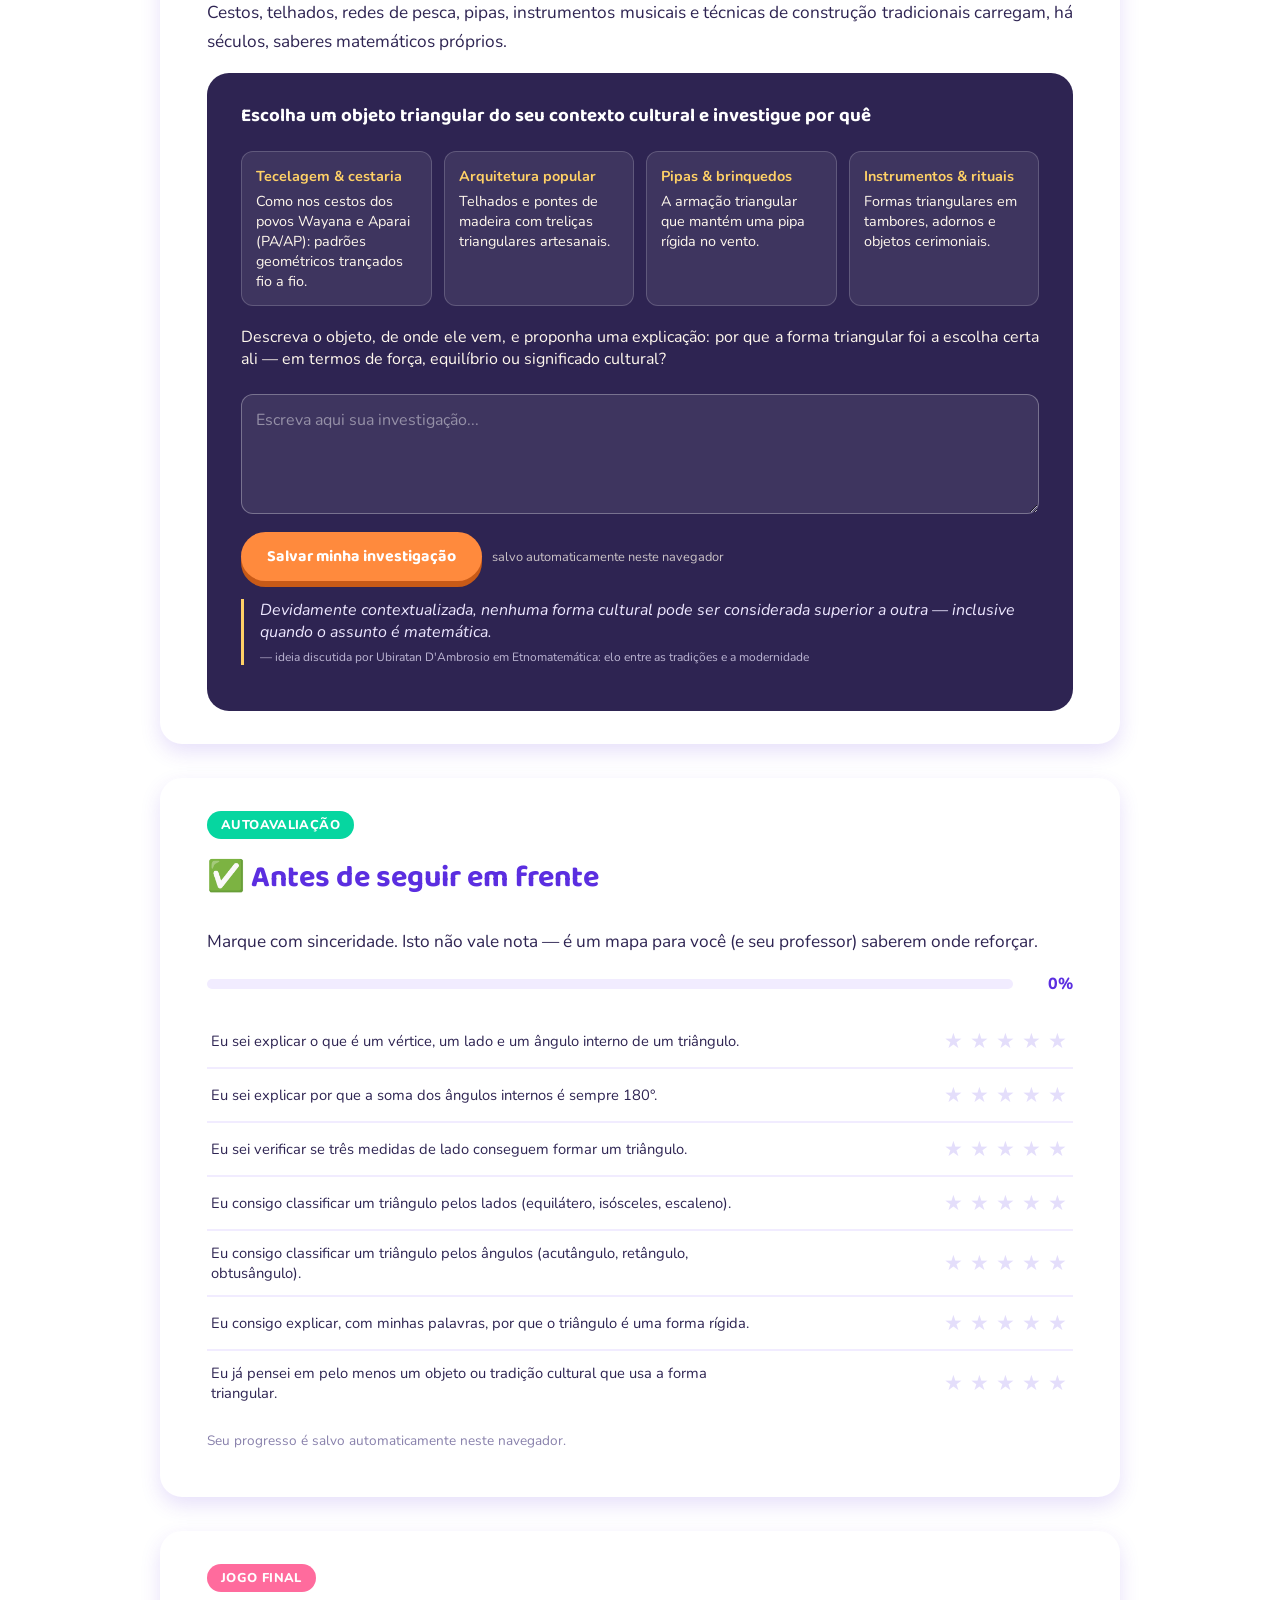
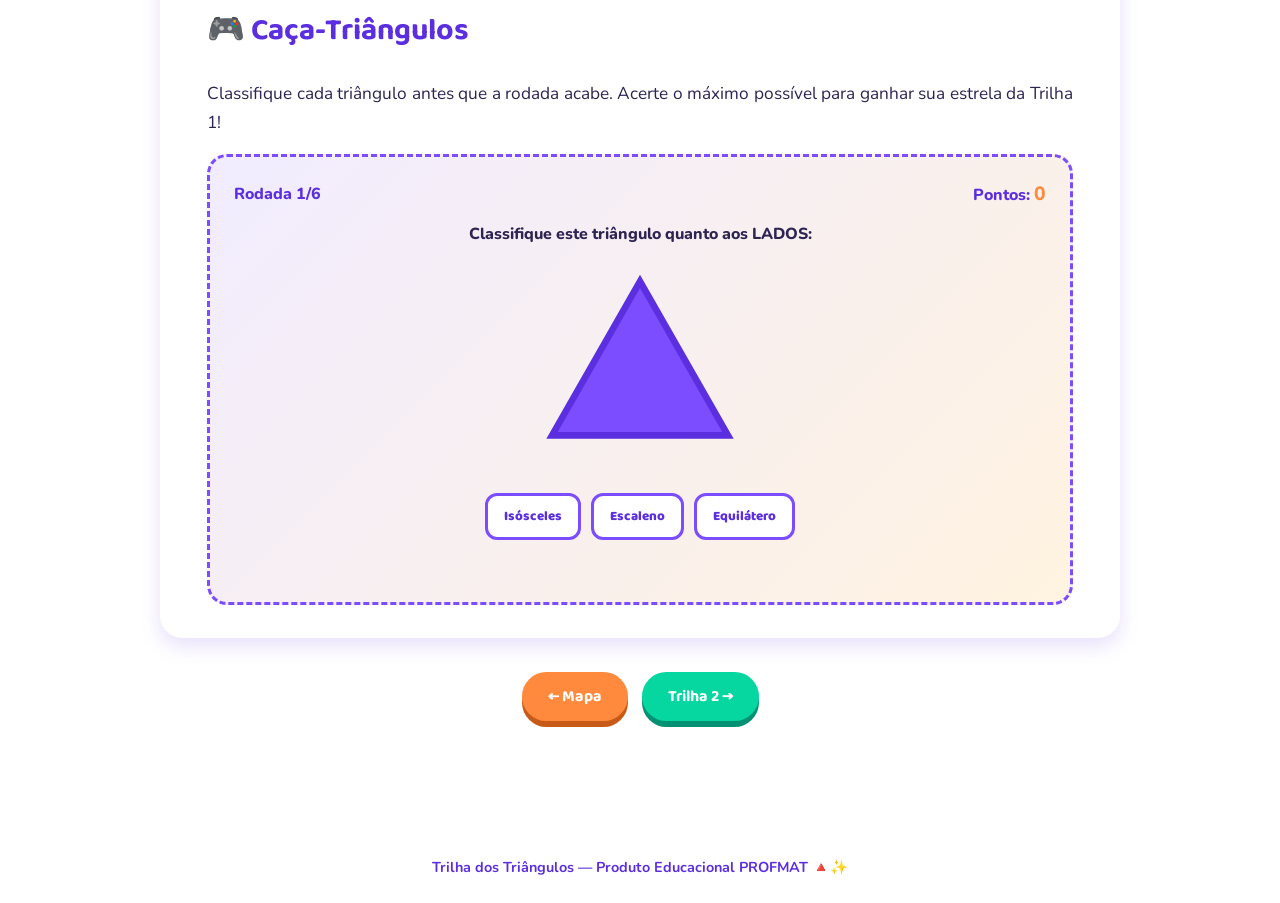
==== commit 5ae61451: "Troca SVG pelas ilustracoes reais (img/) nas 8 trilhas" ====
--- a/trilha1.html
+++ b/trilha1.html
@@ -45,35 +45,10 @@
       </div>
       <div class="imagem">
         <figure style="margin:0;">
-          <svg viewBox="0 0 400 280" xmlns="http://www.w3.org/2000/svg" style="width:100%; border-radius:20px; display:block; background: linear-gradient(135deg, #FFF9C4 0%, #FFF59D 100%); box-shadow: 0 8px 24px rgba(0,0,0,0.1);">
-            <style>
-              @keyframes brilharPintura {
-                0%, 100% { filter: drop-shadow(0 0 2px #E65100); }
-                50% { filter: drop-shadow(0 0 8px #FFCC80); }
-              }
-              .grafismo-arte { animation: brilharPintura 3s ease-in-out infinite; }
-            </style>
-            <!-- Céu de fundo e floresta sutil -->
-            <path d="M0,200 Q100,160 200,200 T400,200 L400,280 L0,280 Z" fill="#81C784" opacity="0.6"/>
-            <path d="M0,230 Q120,190 250,230 T400,230 L400,280 L0,280 Z" fill="#4CAF50" opacity="0.8"/>
-            <!-- O Grande Vaso de Cerâmica Wauja -->
-            <path d="M140,80 C140,60 160,50 200,50 C240,50 260,60 260,80 C260,110 280,140 280,180 C280,230 250,250 200,250 C150,250 120,230 120,180 C120,140 140,110 140,80 Z" fill="#D84315" stroke="#3E2723" stroke-width="6"/>
-            <!-- Detalhes do gargalo do vaso -->
-            <ellipse cx="200" cy="50" rx="35" ry="10" fill="#3E2723"/>
-            <!-- Grafismos triangulares brilhantes desenhados no vaso (Kulupene) -->
-            <g class="grafismo-arte" fill="#FFD54F" stroke="#3E2723" stroke-width="2">
-              <polygon points="200,100 170,150 230,150"/>
-              <polygon points="170,150 140,200 200,200"/>
-              <polygon points="230,150 200,200 260,200"/>
-              <circle cx="200" cy="133" r="5" fill="#3E2723"/>
-              <circle cx="170" cy="183" r="5" fill="#3E2723"/>
-              <circle cx="230" cy="183" r="5" fill="#3E2723"/>
-            </g>
-          </svg>
+          <img src="img/trilha1.jpg" alt="A Cerâmica Sagrada de Kamukuaka" style="width:100%; border-radius:20px; display:block; box-shadow: 0 8px 24px rgba(0,0,0,0.1);">
           <figcaption style="text-align:center; font-size:0.85rem; color:var(--roxo-escuro); margin-top:10px; font-weight:800;">A Cerâmica Sagrada de Kamukuaka</figcaption>
         </figure>
       </div>
-    </div>
   </section>
   <!-- ============ EXPLORANDO ============ -->
   <section class="section-card">
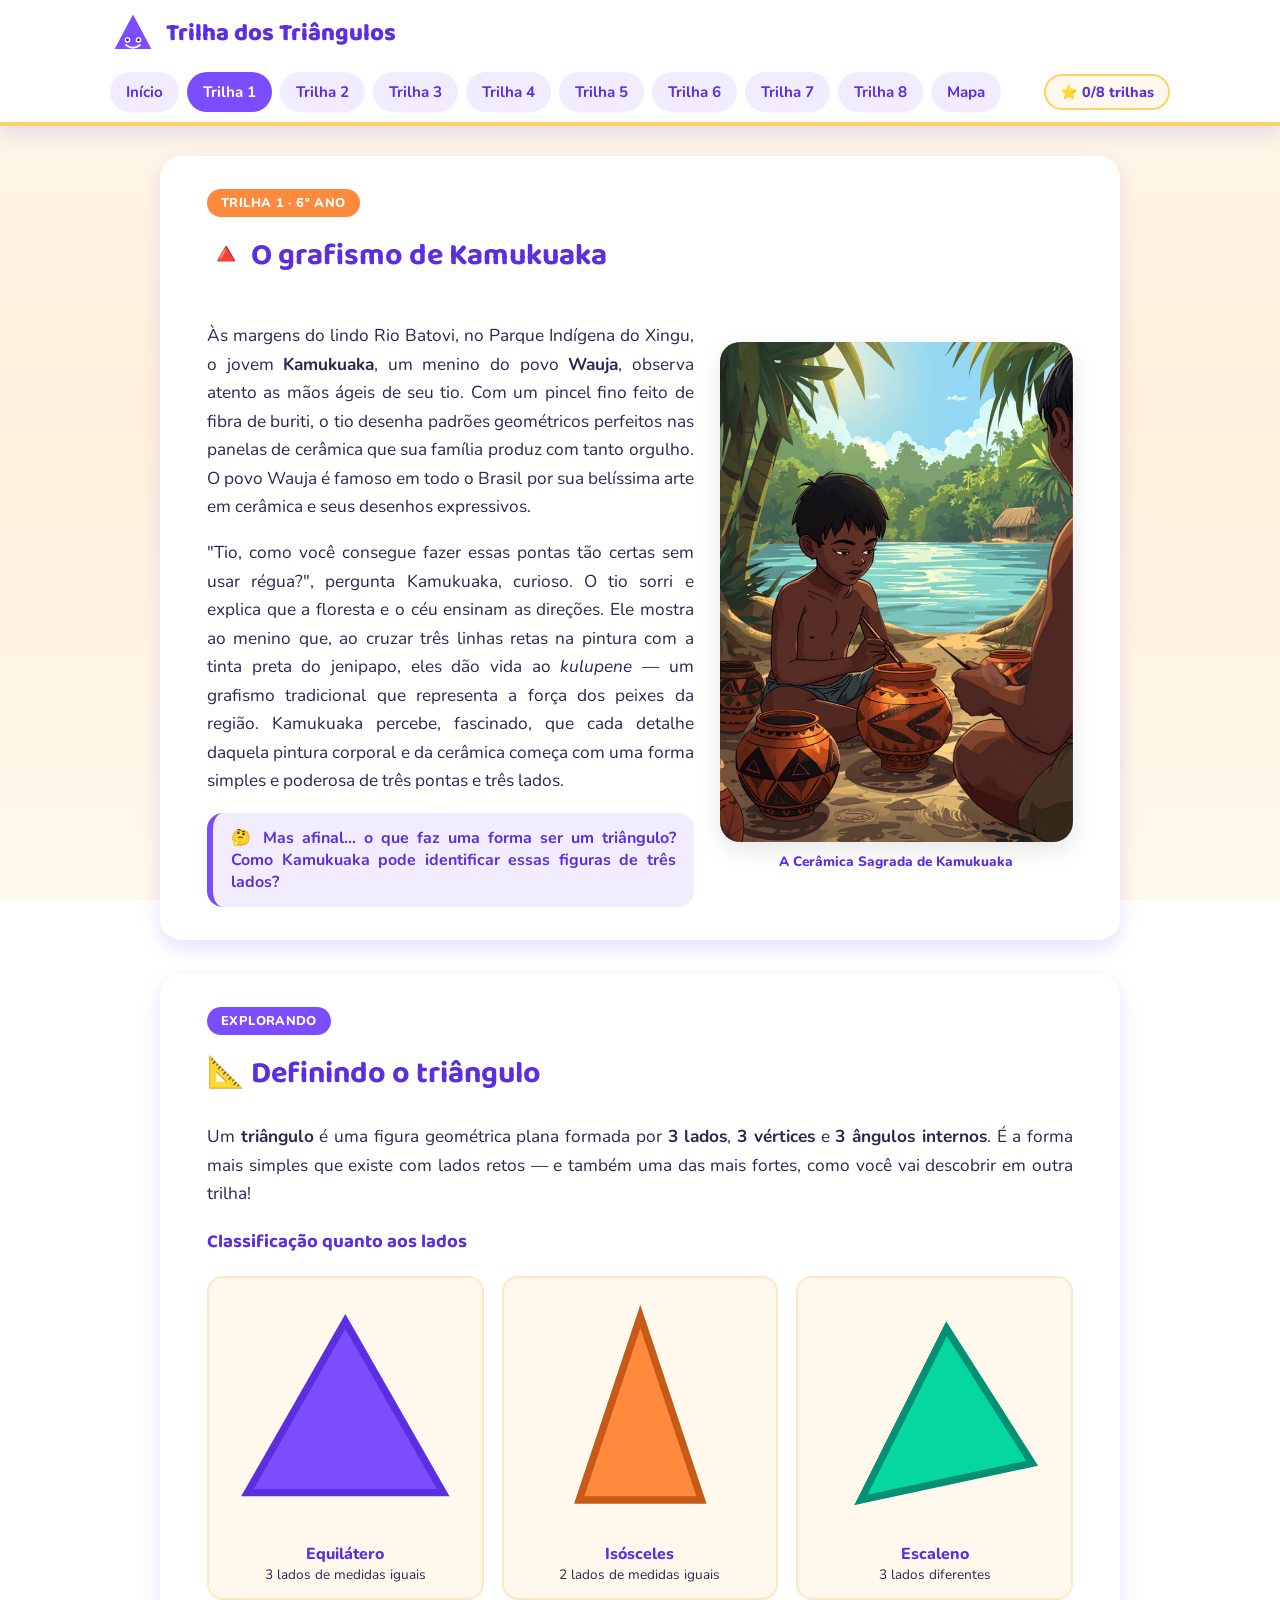
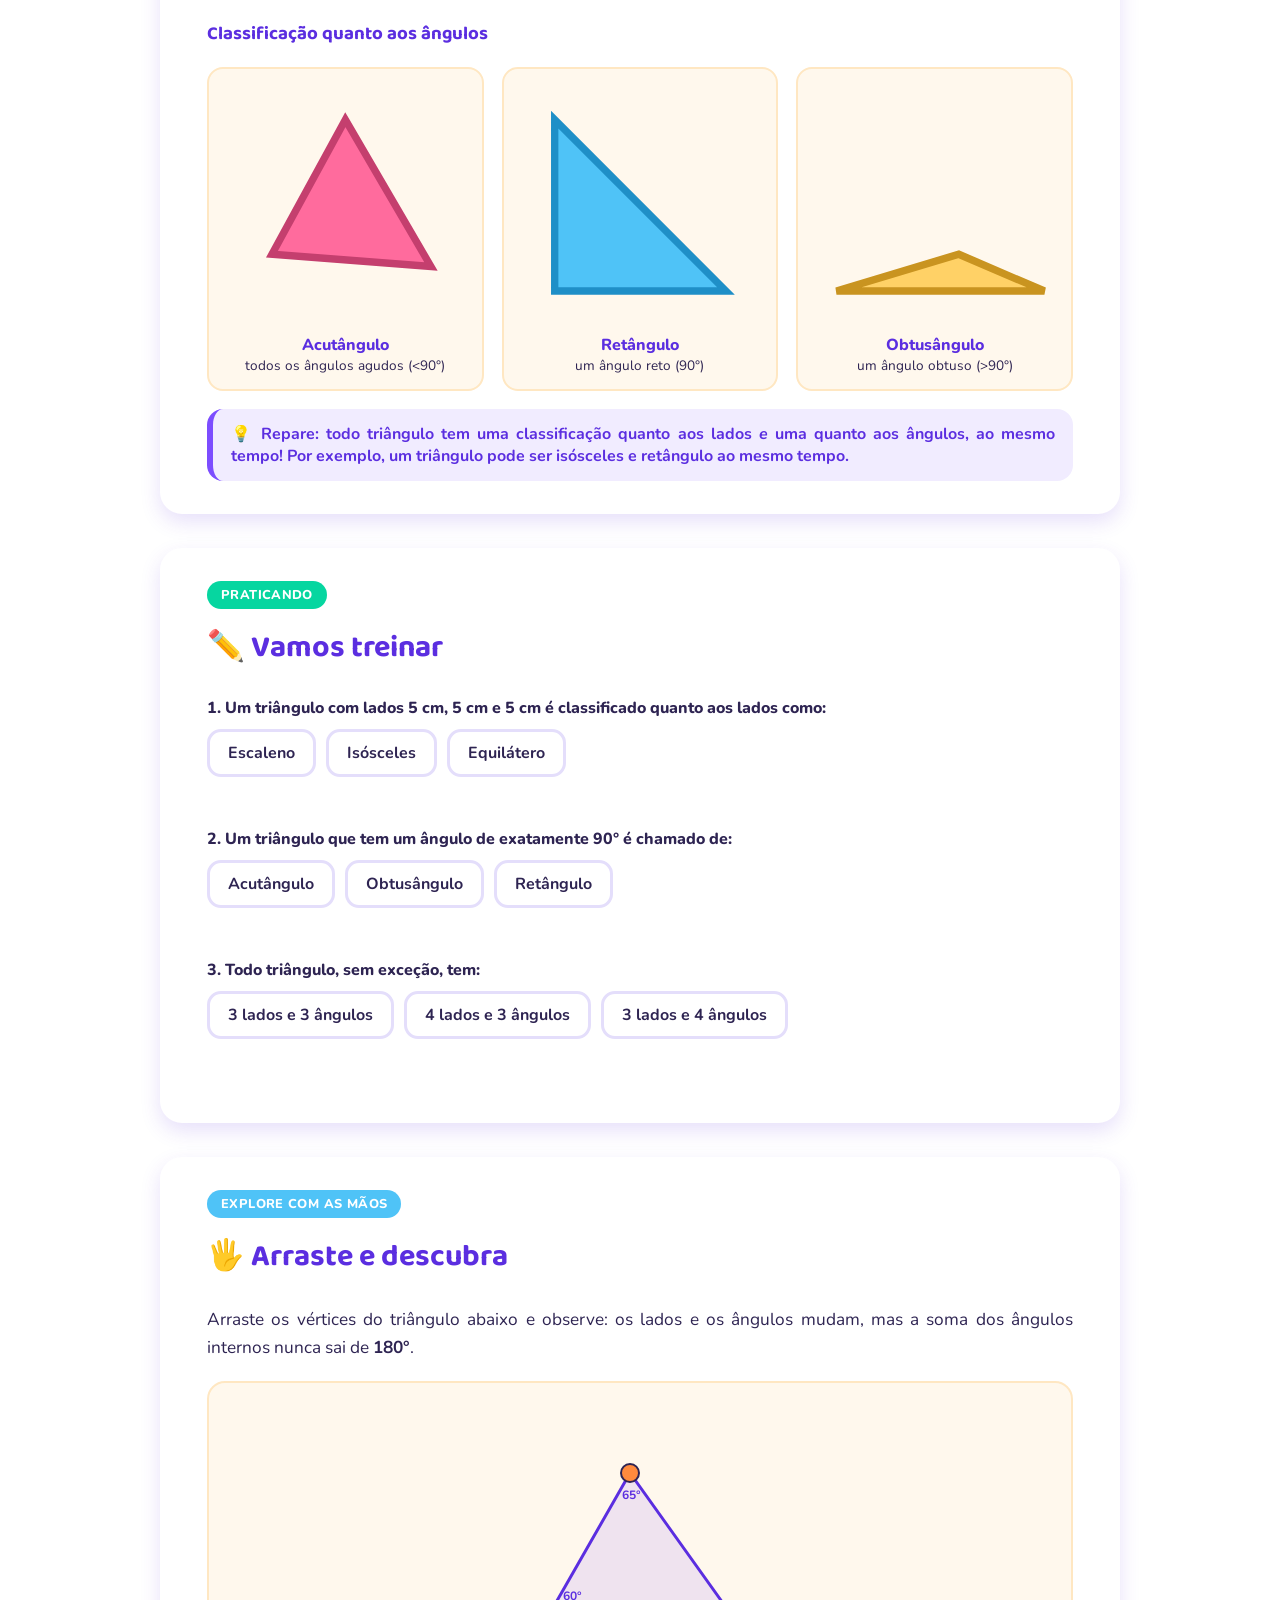
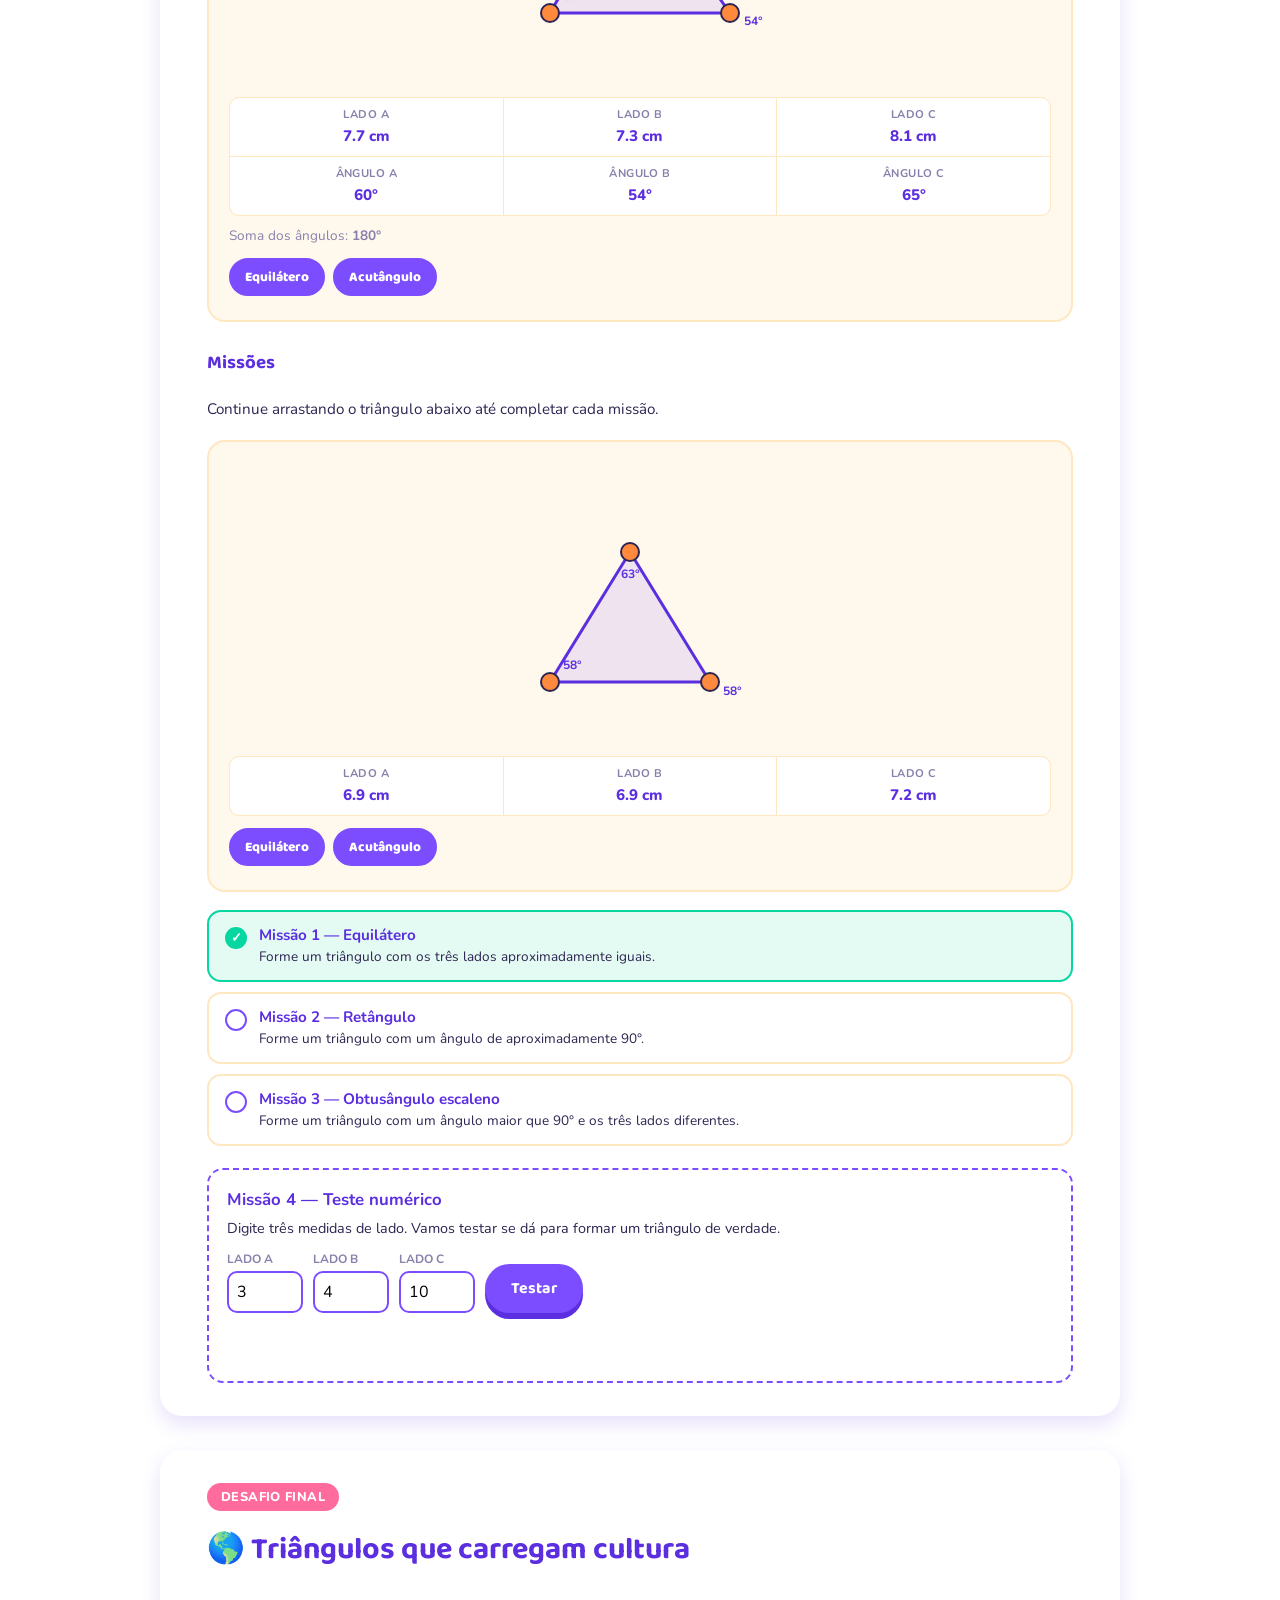
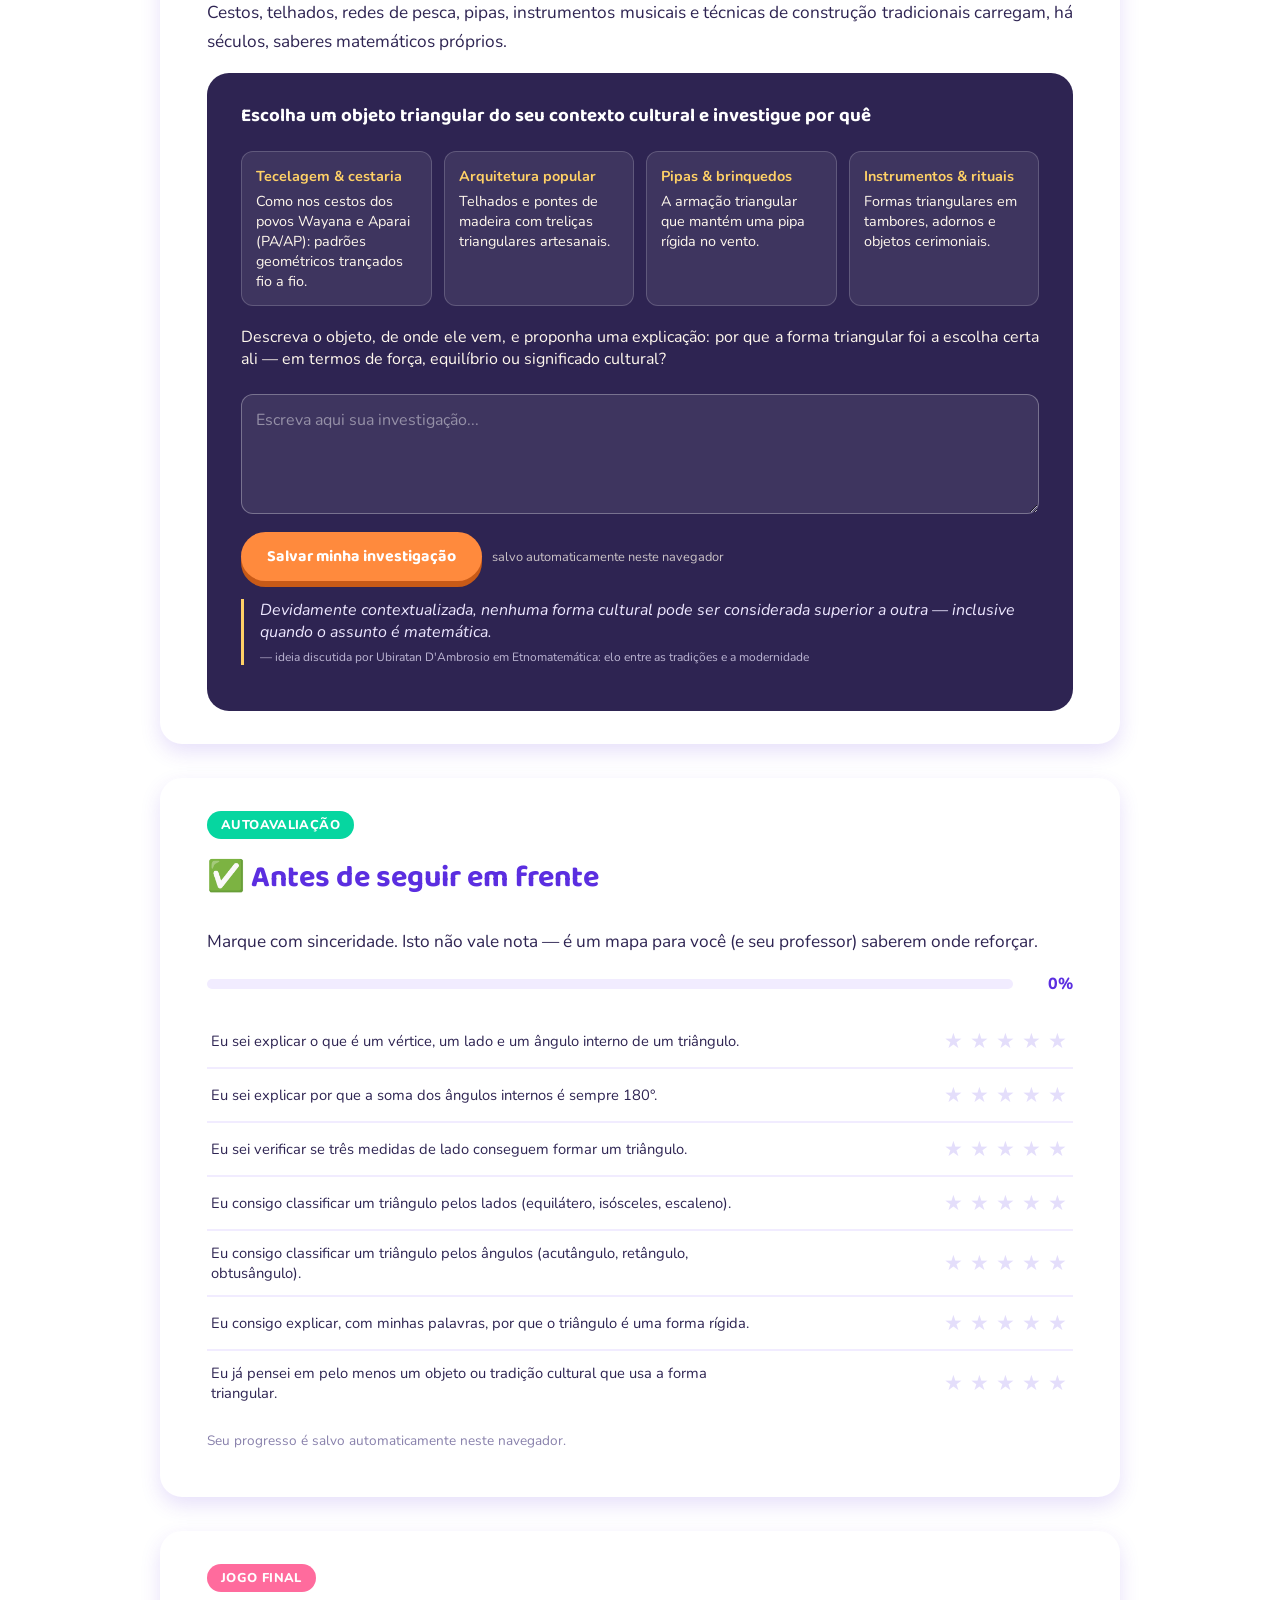
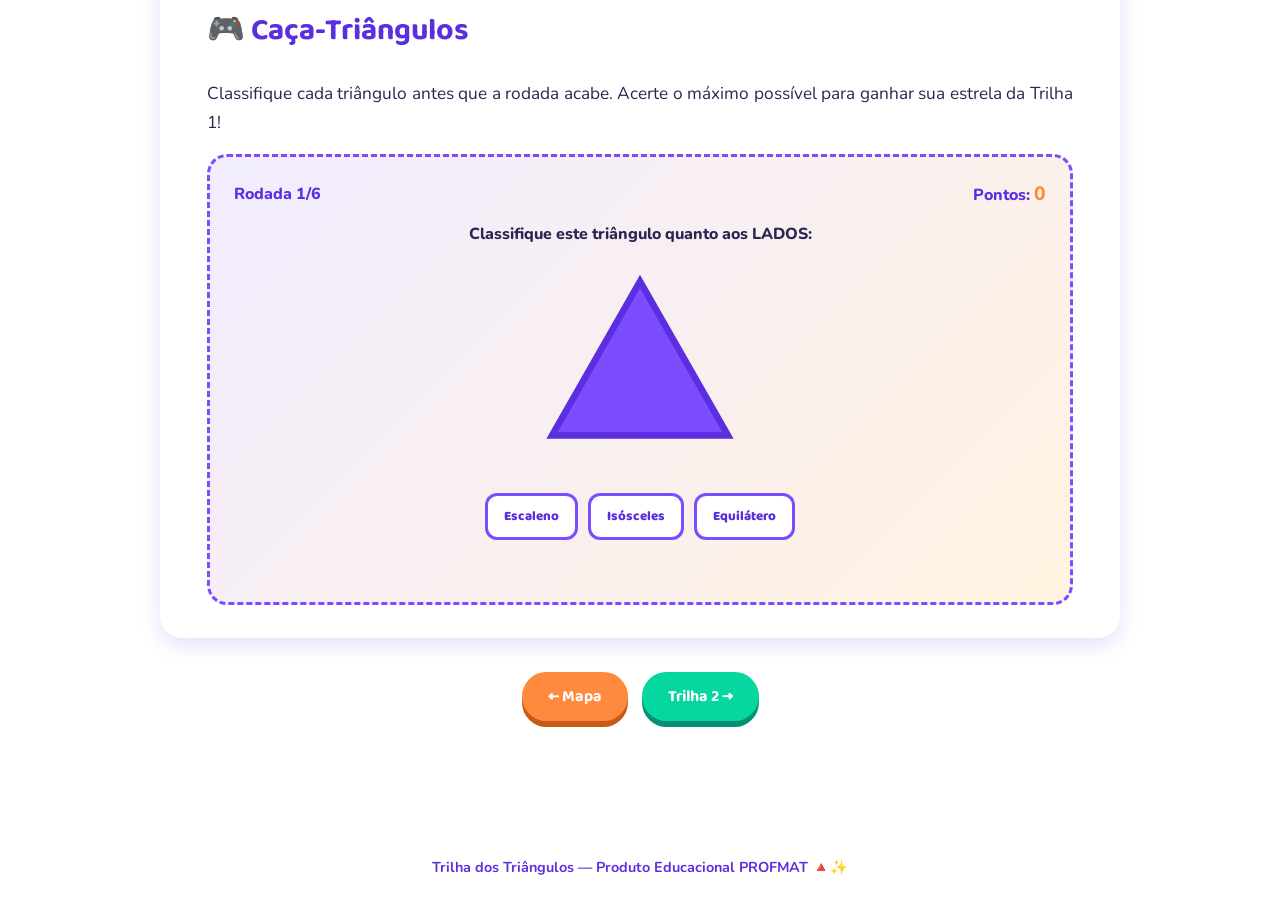
==== commit 96388548: "Corrige terminologia matematica (medidas iguais), aumenta triangulo do jogo da trilha3, ajusta incre" ====
--- a/trilha1.html
+++ b/trilha1.html
@@ -61,12 +61,12 @@
       <div class="exemplo-card">
         <svg viewBox="0 0 100 100"><polygon points="50,12 90,82 10,82" fill="#7C4DFF" stroke="#5B2EE0" stroke-width="3"/></svg>
         <div class="nome">Equilátero</div>
-        <div class="desc">3 lados iguais</div>
+        <div class="desc">3 lados de medidas iguais</div>
       </div>
       <div class="exemplo-card">
         <svg viewBox="0 0 100 100"><polygon points="50,10 75,85 25,85" fill="#FF8A3D" stroke="#C85A17" stroke-width="3"/></svg>
         <div class="nome">Isósceles</div>
-        <div class="desc">2 lados iguais</div>
+        <div class="desc">2 lados de medidas iguais</div>
       </div>
       <div class="exemplo-card">
         <svg viewBox="0 0 100 100"><polygon points="20,85 90,70 55,15" fill="#06D6A0" stroke="#039073" stroke-width="3"/></svg>
--- a/style.css
+++ b/style.css
@@ -116,6 +116,7 @@
 .btn:active{ transform: translateY(3px); box-shadow: 0 2px 0 var(--roxo-escuro); }
 .btn.laranja{ background: var(--laranja); box-shadow: 0 6px 0 #C85A17; }
 .btn.verde{ background: var(--verde); box-shadow: 0 6px 0 #039073; }
+.btn.rosa{ background: var(--rosa); box-shadow: 0 6px 0 #C43F6E; }
 .btn:disabled, .btn.disabled{ background:#D8D3EA; box-shadow:0 6px 0 #b9b2d6; cursor:not-allowed; color:#8880ab; }
 
 /* ---------- Hero (index) ---------- */
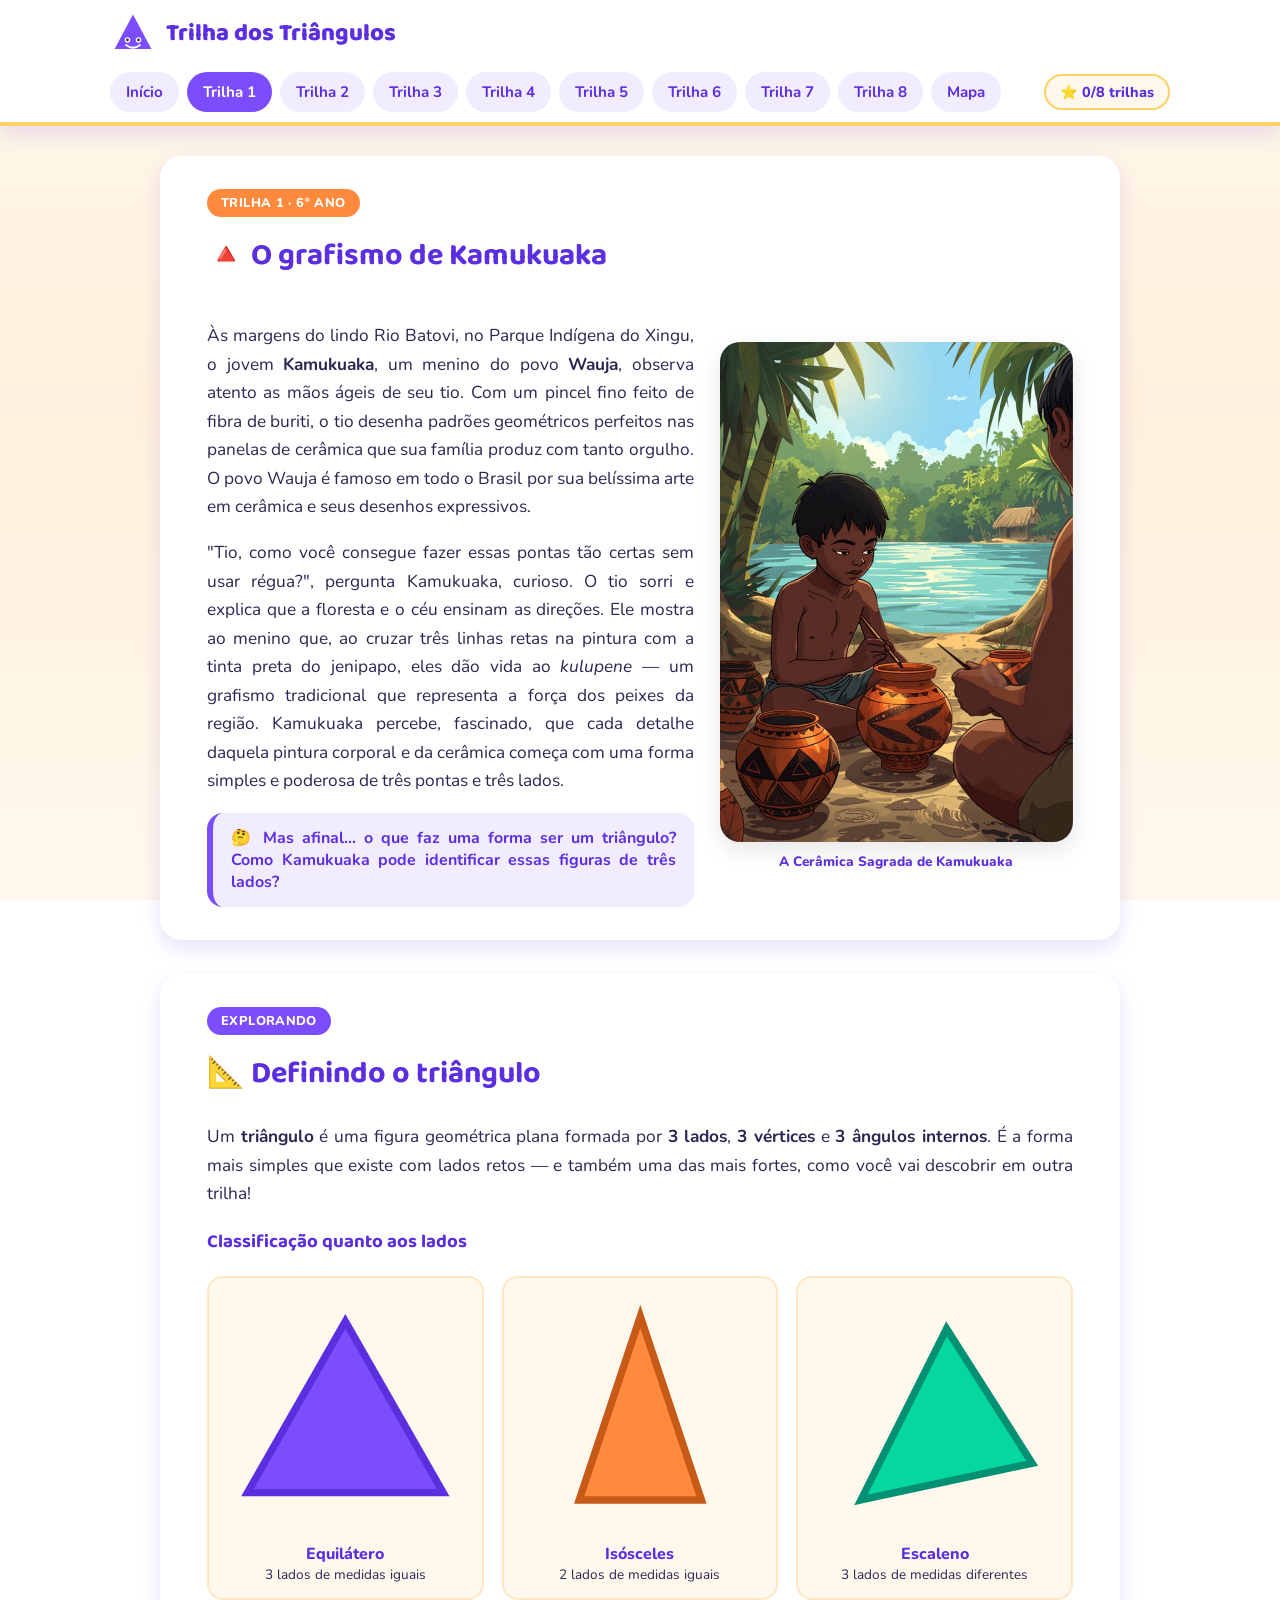
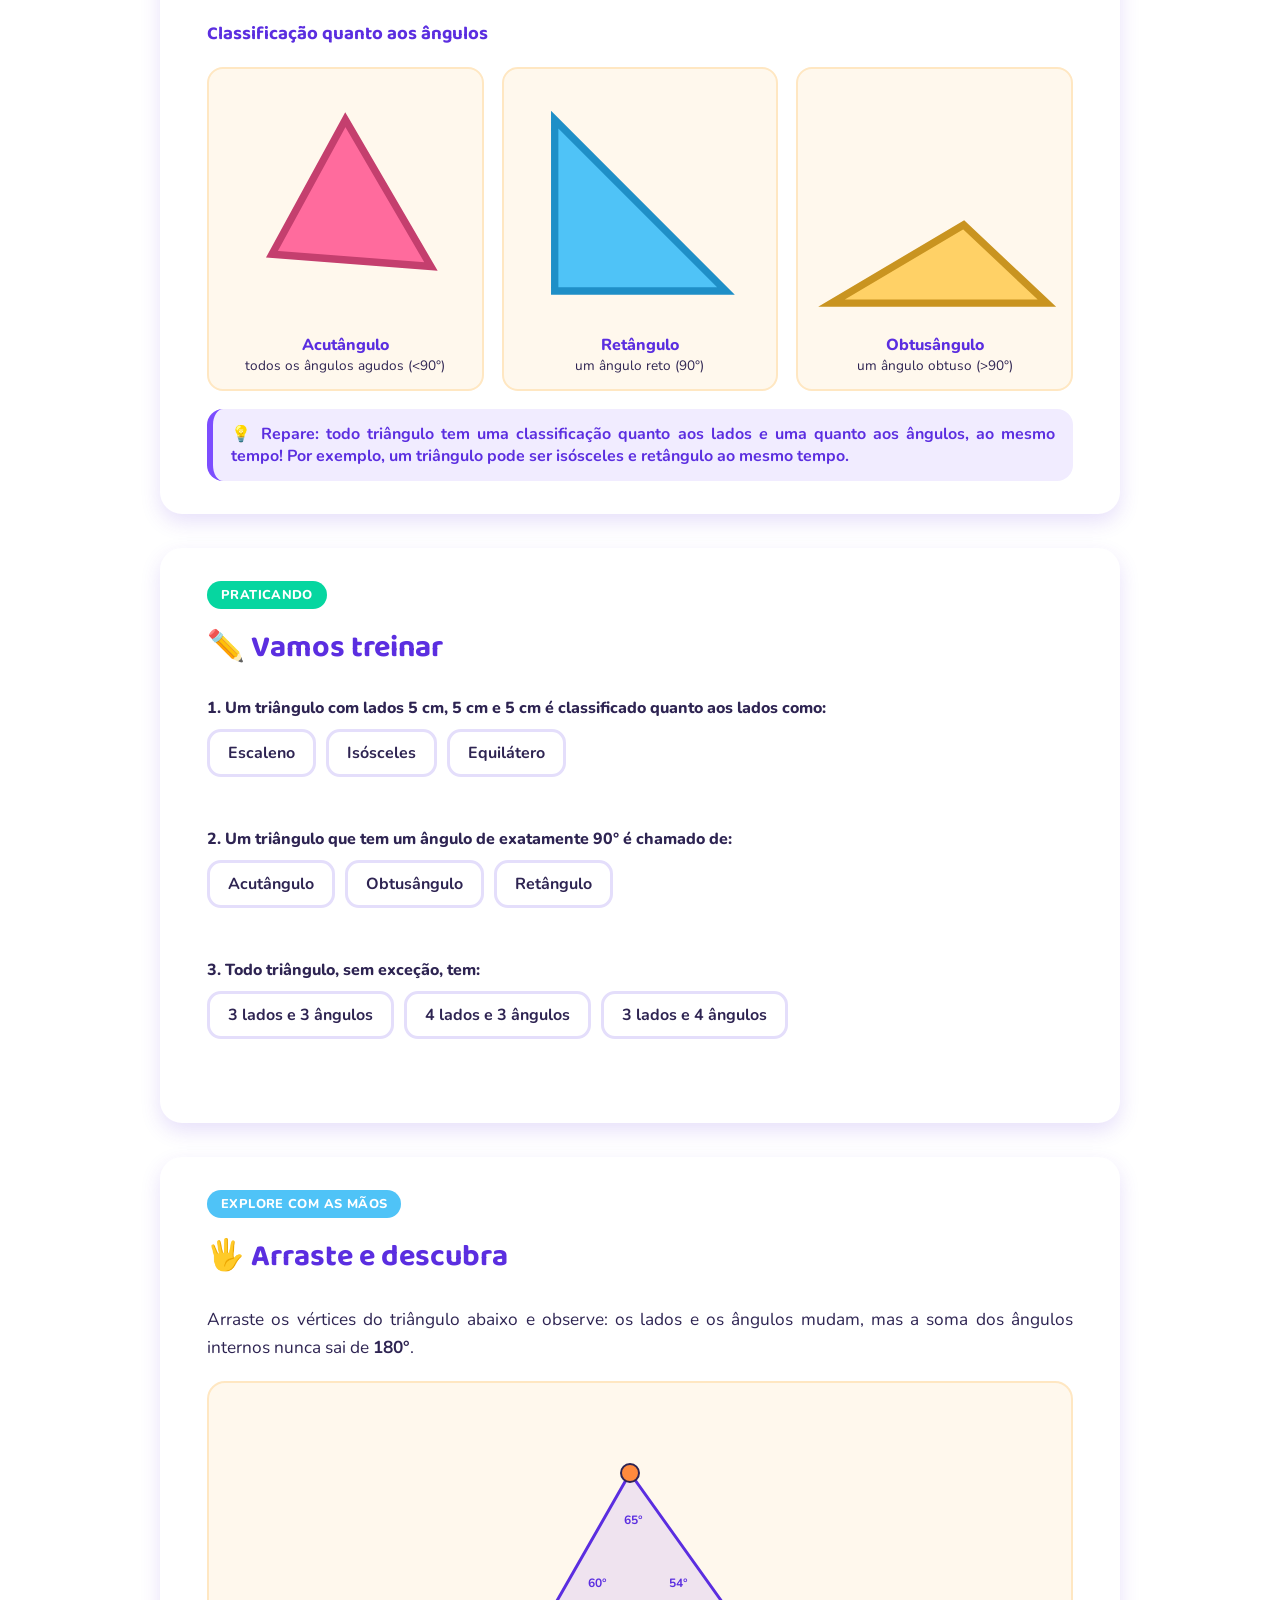
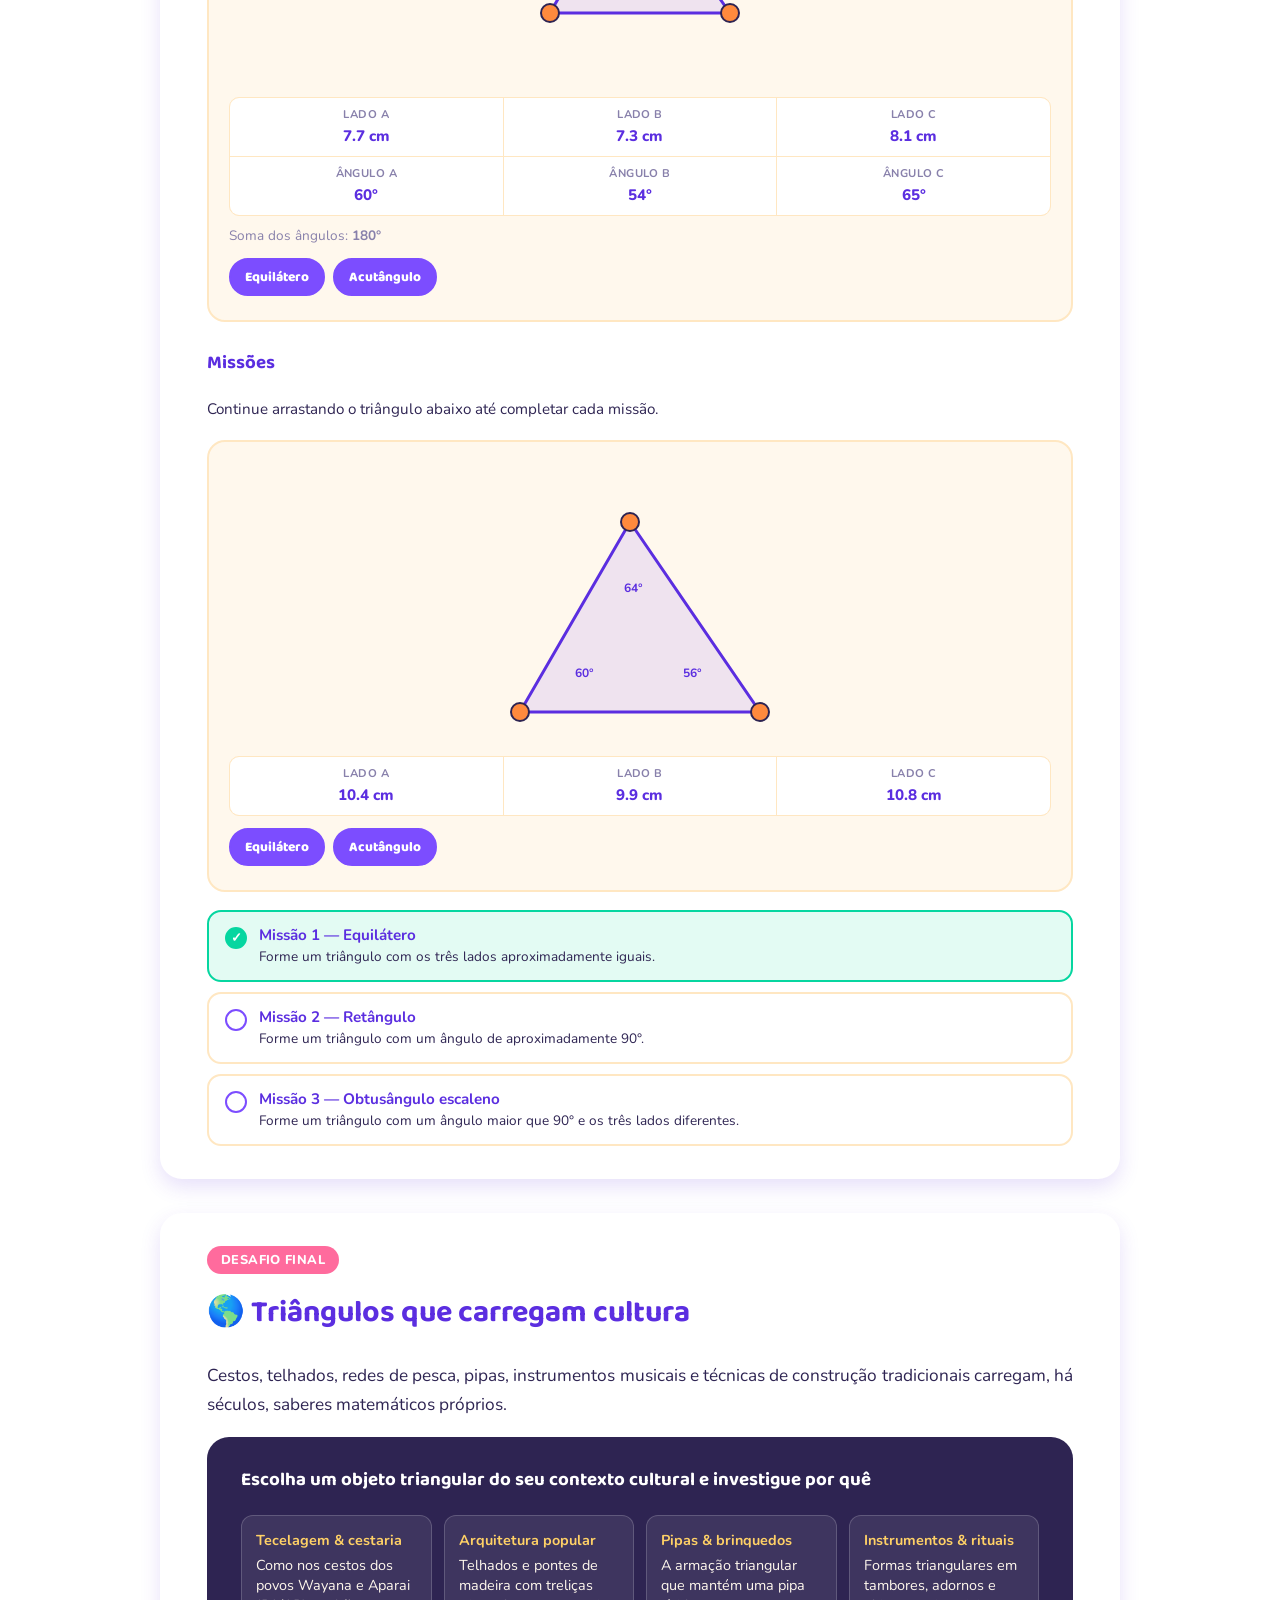
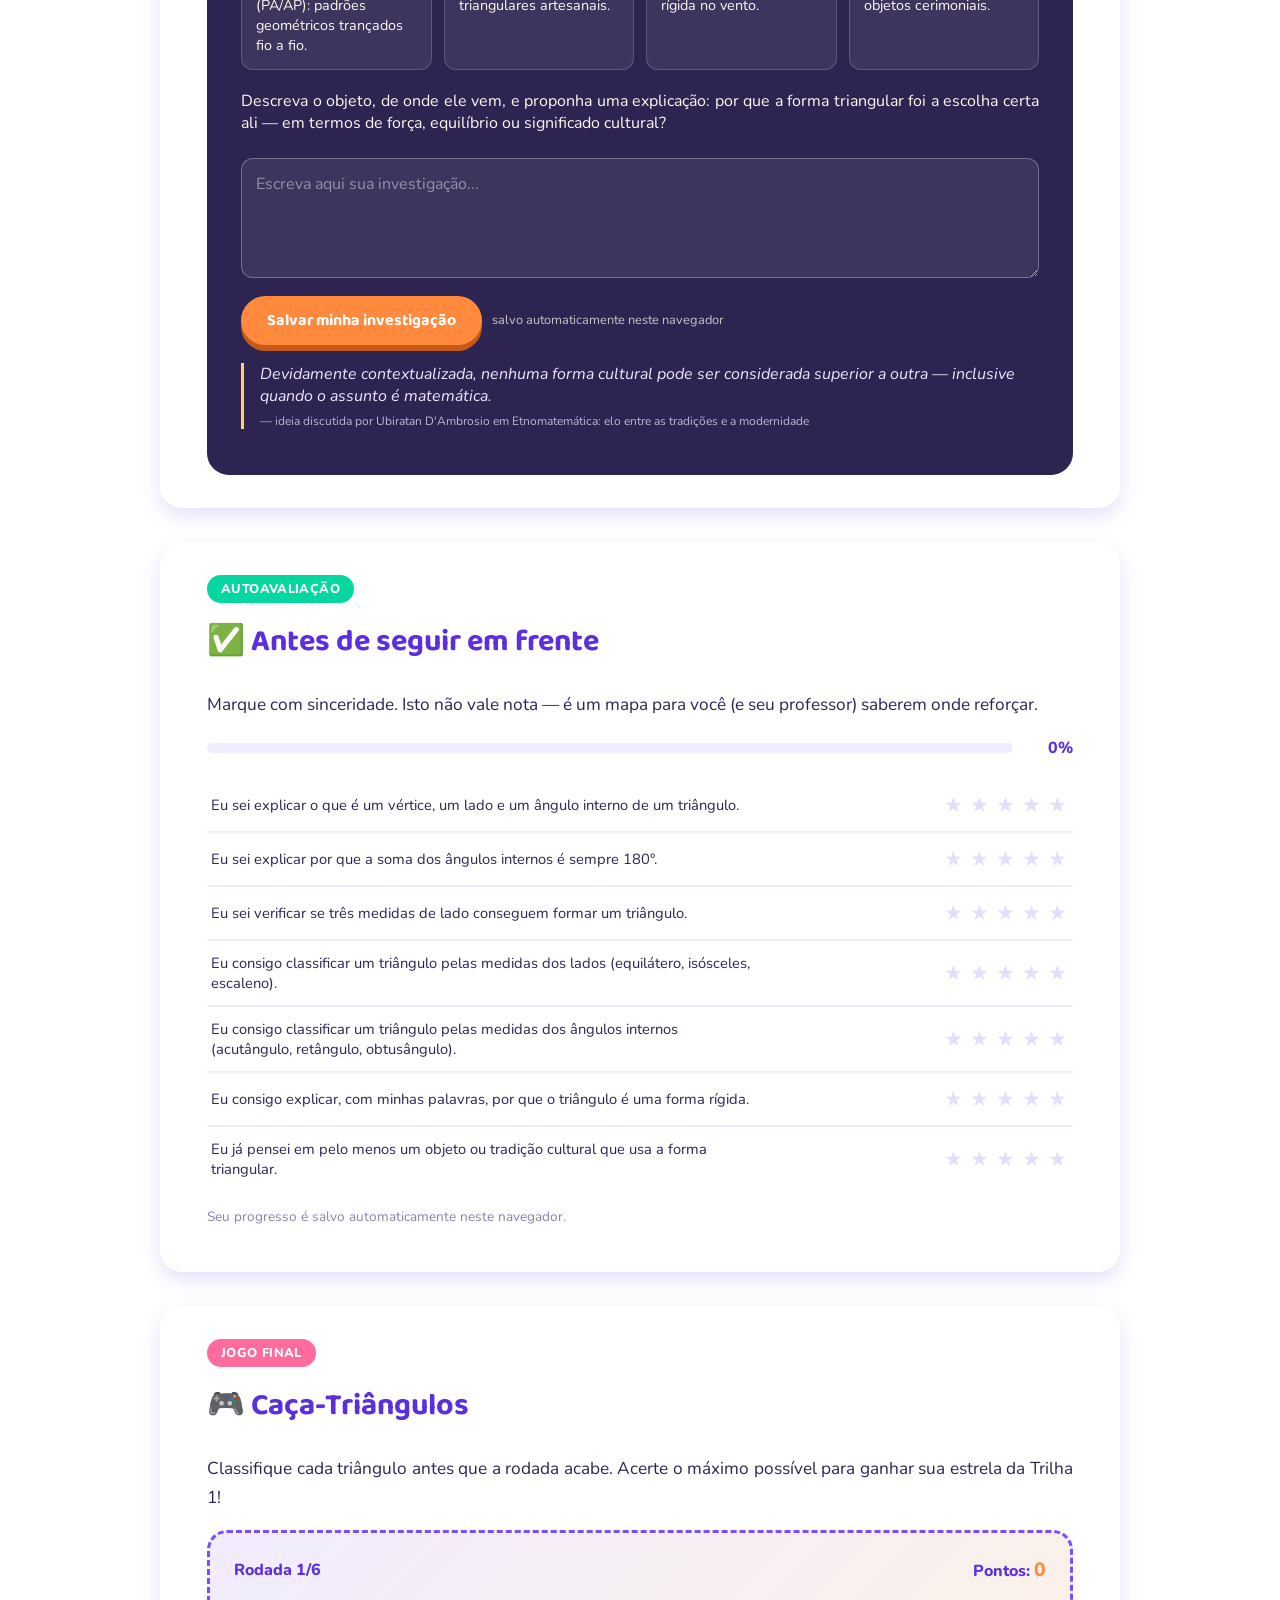
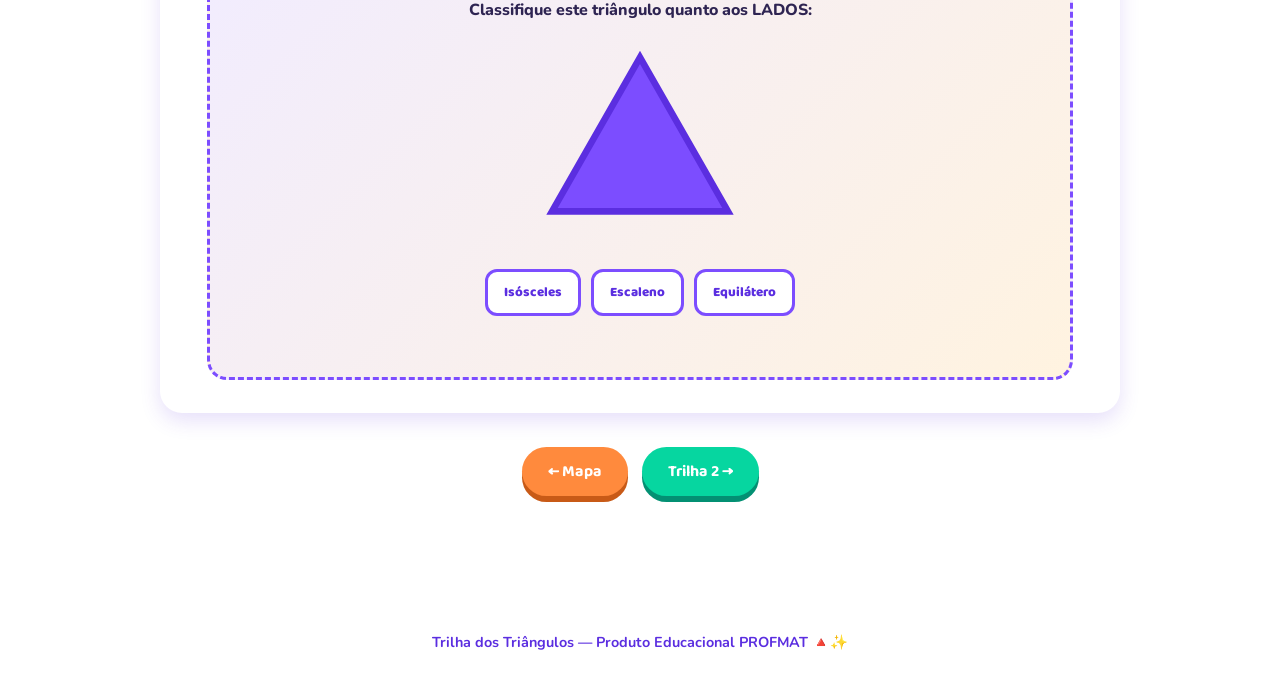
==== commit b3d73ca8: "Correções trilhas 1-8: tamanhos de triângulos, rótulos dentro/fora, dados invertidos, autoavaliação " ====
--- a/trilha1.html
+++ b/trilha1.html
@@ -71,7 +71,7 @@
       <div class="exemplo-card">
         <svg viewBox="0 0 100 100"><polygon points="20,85 90,70 55,15" fill="#06D6A0" stroke="#039073" stroke-width="3"/></svg>
         <div class="nome">Escaleno</div>
-        <div class="desc">3 lados diferentes</div>
+        <div class="desc">3 lados de medidas diferentes</div>
       </div>
     </div>
 
@@ -88,7 +88,7 @@
         <div class="desc">um ângulo reto (90°)</div>
       </div>
       <div class="exemplo-card">
-        <svg viewBox="0 0 100 100"><polygon points="10,85 95,85 60,70" fill="#FFD166" stroke="#C99420" stroke-width="3"/></svg>
+        <svg viewBox="0 0 100 100"><polygon points="8,90 96,90 62,58" fill="#FFD166" stroke="#C99420" stroke-width="3"/></svg>
         <div class="nome">Obtusângulo</div>
         <div class="desc">um ângulo obtuso (&gt;90°)</div>
       </div>
@@ -177,18 +177,6 @@
         <div class="task-check">✓</div>
         <div class="task-text"><strong>Missão 3 — Obtusângulo escaleno</strong><span>Forme um triângulo com um ângulo maior que 90° e os três lados diferentes.</span></div>
       </div>
-    </div>
-
-    <div class="numeric-tester">
-      <strong style="color:#5B2EE0; font-size:1.05rem;">Missão 4 — Teste numérico</strong>
-      <p class="lead" style="font-size:0.9rem; margin:6px 0 0;">Digite três medidas de lado. Vamos testar se dá para formar um triângulo de verdade.</p>
-      <div class="nt-row">
-        <div class="nt-field"><label>Lado a</label><input type="number" id="nt-a-t1" value="3" min="0.1" step="0.1"></div>
-        <div class="nt-field"><label>Lado b</label><input type="number" id="nt-b-t1" value="4" min="0.1" step="0.1"></div>
-        <div class="nt-field"><label>Lado c</label><input type="number" id="nt-c-t1" value="10" min="0.1" step="0.1"></div>
-        <button class="btn" id="nt-test-t1">Testar</button>
-      </div>
-      <p class="nt-result" id="nt-result-t1"></p>
     </div>
   </section>
 
@@ -303,7 +291,7 @@
   { pontos:"50,12 90,82 10,82", tipo:"lados", resposta:"Equilátero", opcoes:["Equilátero","Isósceles","Escaleno"] },
   { pontos:"15,85 15,15 85,85", tipo:"angulos", resposta:"Retângulo", opcoes:["Acutângulo","Retângulo","Obtusângulo"] },
   { pontos:"20,85 90,70 55,15", tipo:"lados", resposta:"Escaleno", opcoes:["Equilátero","Isósceles","Escaleno"] },
-  { pontos:"10,85 95,85 60,70", tipo:"angulos", resposta:"Obtusângulo", opcoes:["Acutângulo","Retângulo","Obtusângulo"] },
+  { pontos:"8,90 96,90 62,58", tipo:"angulos", resposta:"Obtusângulo", opcoes:["Acutângulo","Retângulo","Obtusângulo"] },
   { pontos:"50,10 75,85 25,85", tipo:"lados", resposta:"Isósceles", opcoes:["Equilátero","Isósceles","Escaleno"] },
   { pontos:"50,15 85,75 20,70", tipo:"angulos", resposta:"Acutângulo", opcoes:["Acutângulo","Retângulo","Obtusângulo"] },
 ];
@@ -439,11 +427,11 @@
     const labels = [
       {p:verts[0], o1:verts[1], o2:verts[2]}, {p:verts[1], o1:verts[0], o2:verts[2]}, {p:verts[2], o1:verts[0], o2:verts[1]}
     ];
+    const centroidT1 = {x:(verts[0].x+verts[1].x+verts[2].x)/3, y:(verts[0].y+verts[1].y+verts[2].y)/3};
     labels.forEach(L=>{
       const ang = angleAtT1(L.p, L.o1, L.o2);
-      const bis = Math.atan2(L.o1.y-L.p.y, L.o1.x-L.p.x) + (Math.atan2(L.o2.y-L.p.y,L.o2.x-L.p.x) - Math.atan2(L.o1.y-L.p.y,L.o1.x-L.p.x))/2;
-      const lx = L.p.x + 26*Math.cos(bis);
-      const ly = L.p.y + 26*Math.sin(bis);
+      const lx = L.p.x + 0.55*(centroidT1.x - L.p.x);
+      const ly = L.p.y + 0.55*(centroidT1.y - L.p.y);
       const t = elT1('text',{x:lx, y:ly, 'font-size':12, fill:'#5B2EE0', 'text-anchor':'middle', 'font-weight':'700'});
       t.textContent = Math.round(ang)+'°';
       svg.appendChild(t);
@@ -512,7 +500,7 @@
 }
 
 makeTriangleAppletT1('svgMissoesT1', {
-  initial: [{x:70,y:220},{x:230,y:220},{x:150,y:90}],
+  initial: [{x:40,y:250},{x:280,y:250},{x:150,y:60}],
   onChange: (state)=>{
     document.getElementById('mt1-a').textContent = state.a.toFixed(1)+' cm';
     document.getElementById('mt1-b').textContent = state.b.toFixed(1)+' cm';
@@ -526,23 +514,6 @@
   }
 });
 updateTaskUIT1();
-
-document.getElementById('nt-test-t1').addEventListener('click', ()=>{
-  const a = parseFloat(document.getElementById('nt-a-t1').value);
-  const b = parseFloat(document.getElementById('nt-b-t1').value);
-  const c = parseFloat(document.getElementById('nt-c-t1').value);
-  const result = document.getElementById('nt-result-t1');
-  if (!(a>0 && b>0 && c>0)) { result.textContent = 'Preencha os três lados com valores positivos.'; result.className='nt-result bad'; return; }
-  const sides = [a,b,c].sort((x,y)=>x-y);
-  if (sides[0]+sides[1] > sides[2]) {
-    result.textContent = '✓ Forma um triângulo válido! ' + a + ' + ' + b + ' e ' + c + ' respeitam a condição de existência.';
-    result.className = 'nt-result ok';
-  } else {
-    const [s1,s2,s3] = sides;
-    result.textContent = '✗ Impossível: os dois menores lados (' + s1 + ' + ' + s2 + ' = ' + (s1+s2).toFixed(1) + ') não superam o maior lado (' + s3 + '). As pontas nunca se encontrariam.';
-    result.className = 'nt-result bad';
-  }
-});
 
 /* ---------- Desafio final — persistência local ---------- */
 (function reflectionT1(){
@@ -570,8 +541,8 @@
     'Eu sei explicar o que é um vértice, um lado e um ângulo interno de um triângulo.',
     'Eu sei explicar por que a soma dos ângulos internos é sempre 180°.',
     'Eu sei verificar se três medidas de lado conseguem formar um triângulo.',
-    'Eu consigo classificar um triângulo pelos lados (equilátero, isósceles, escaleno).',
-    'Eu consigo classificar um triângulo pelos ângulos (acutângulo, retângulo, obtusângulo).',
+    'Eu consigo classificar um triângulo pelas medidas dos lados (equilátero, isósceles, escaleno).',
+    'Eu consigo classificar um triângulo pelas medidas dos ângulos internos (acutângulo, retângulo, obtusângulo).',
     'Eu consigo explicar, com minhas palavras, por que o triângulo é uma forma rígida.',
     'Eu já pensei em pelo menos um objeto ou tradição cultural que usa a forma triangular.'
   ];
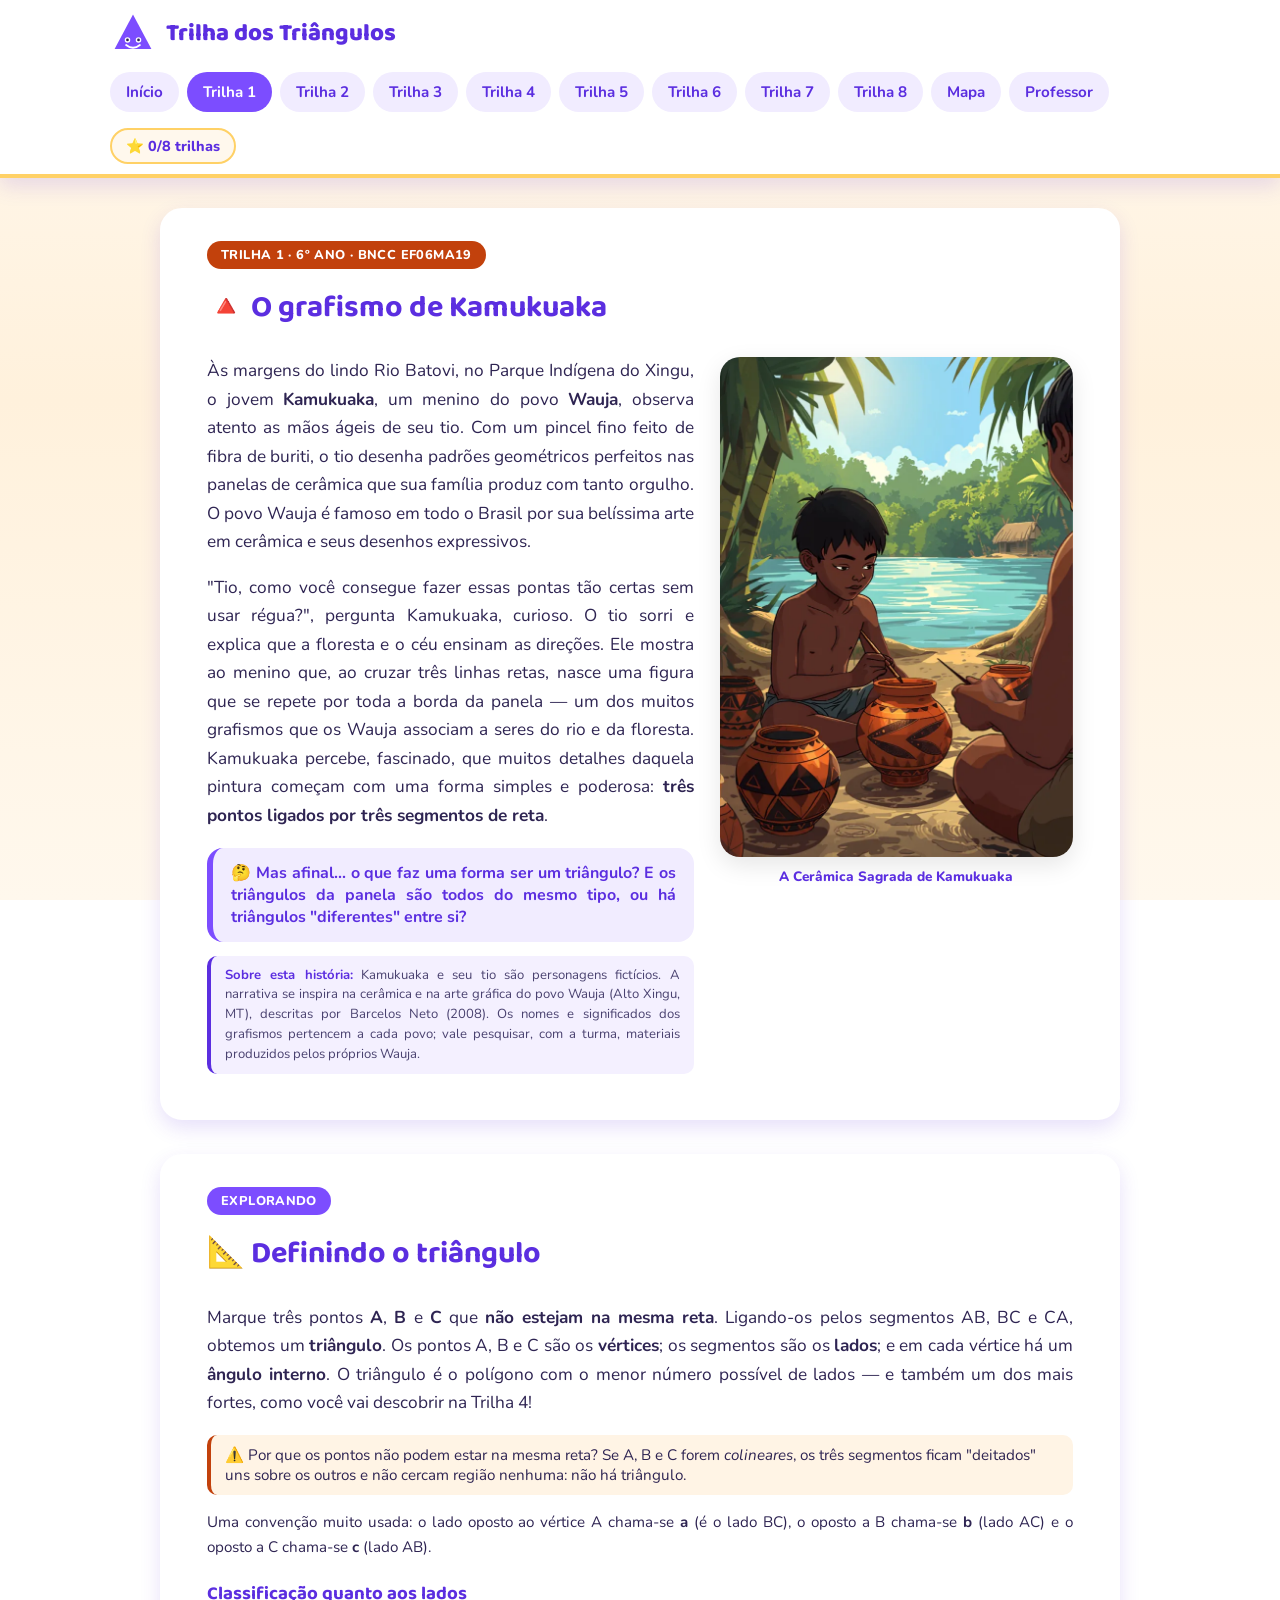
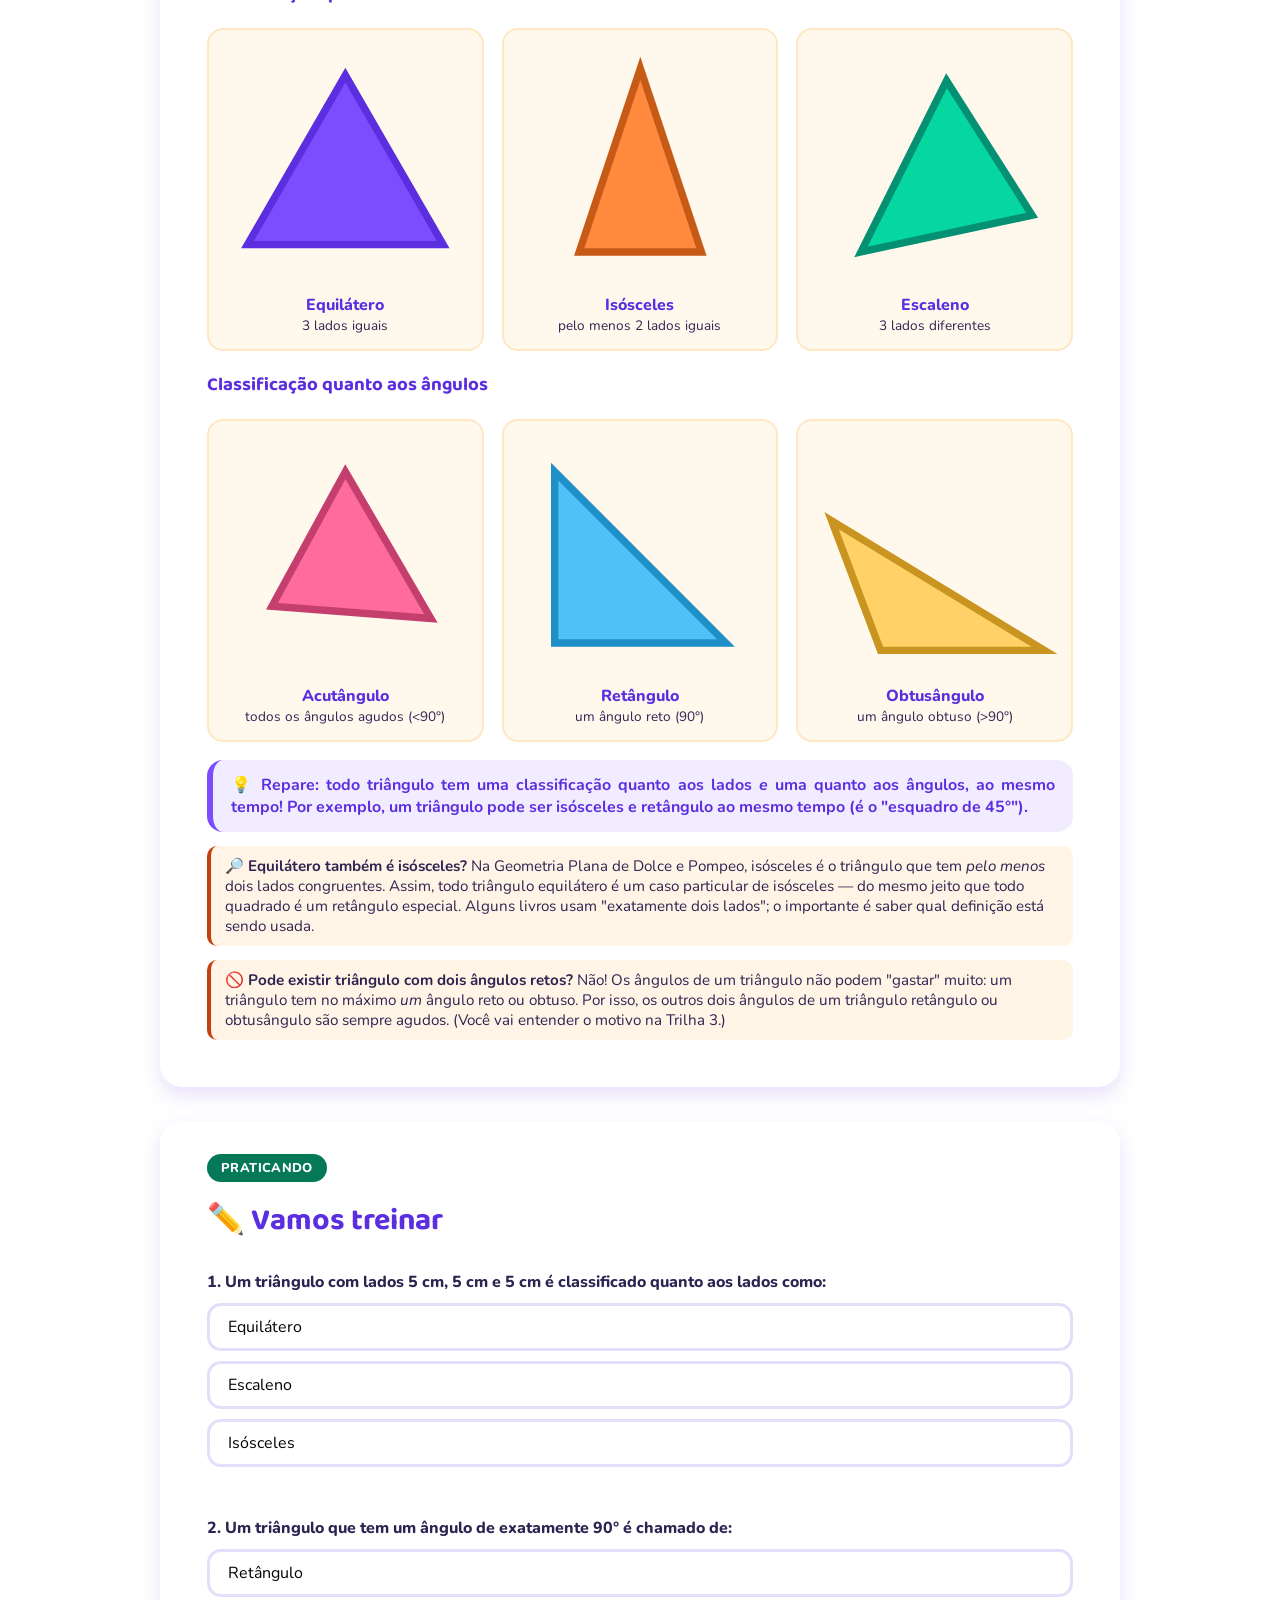
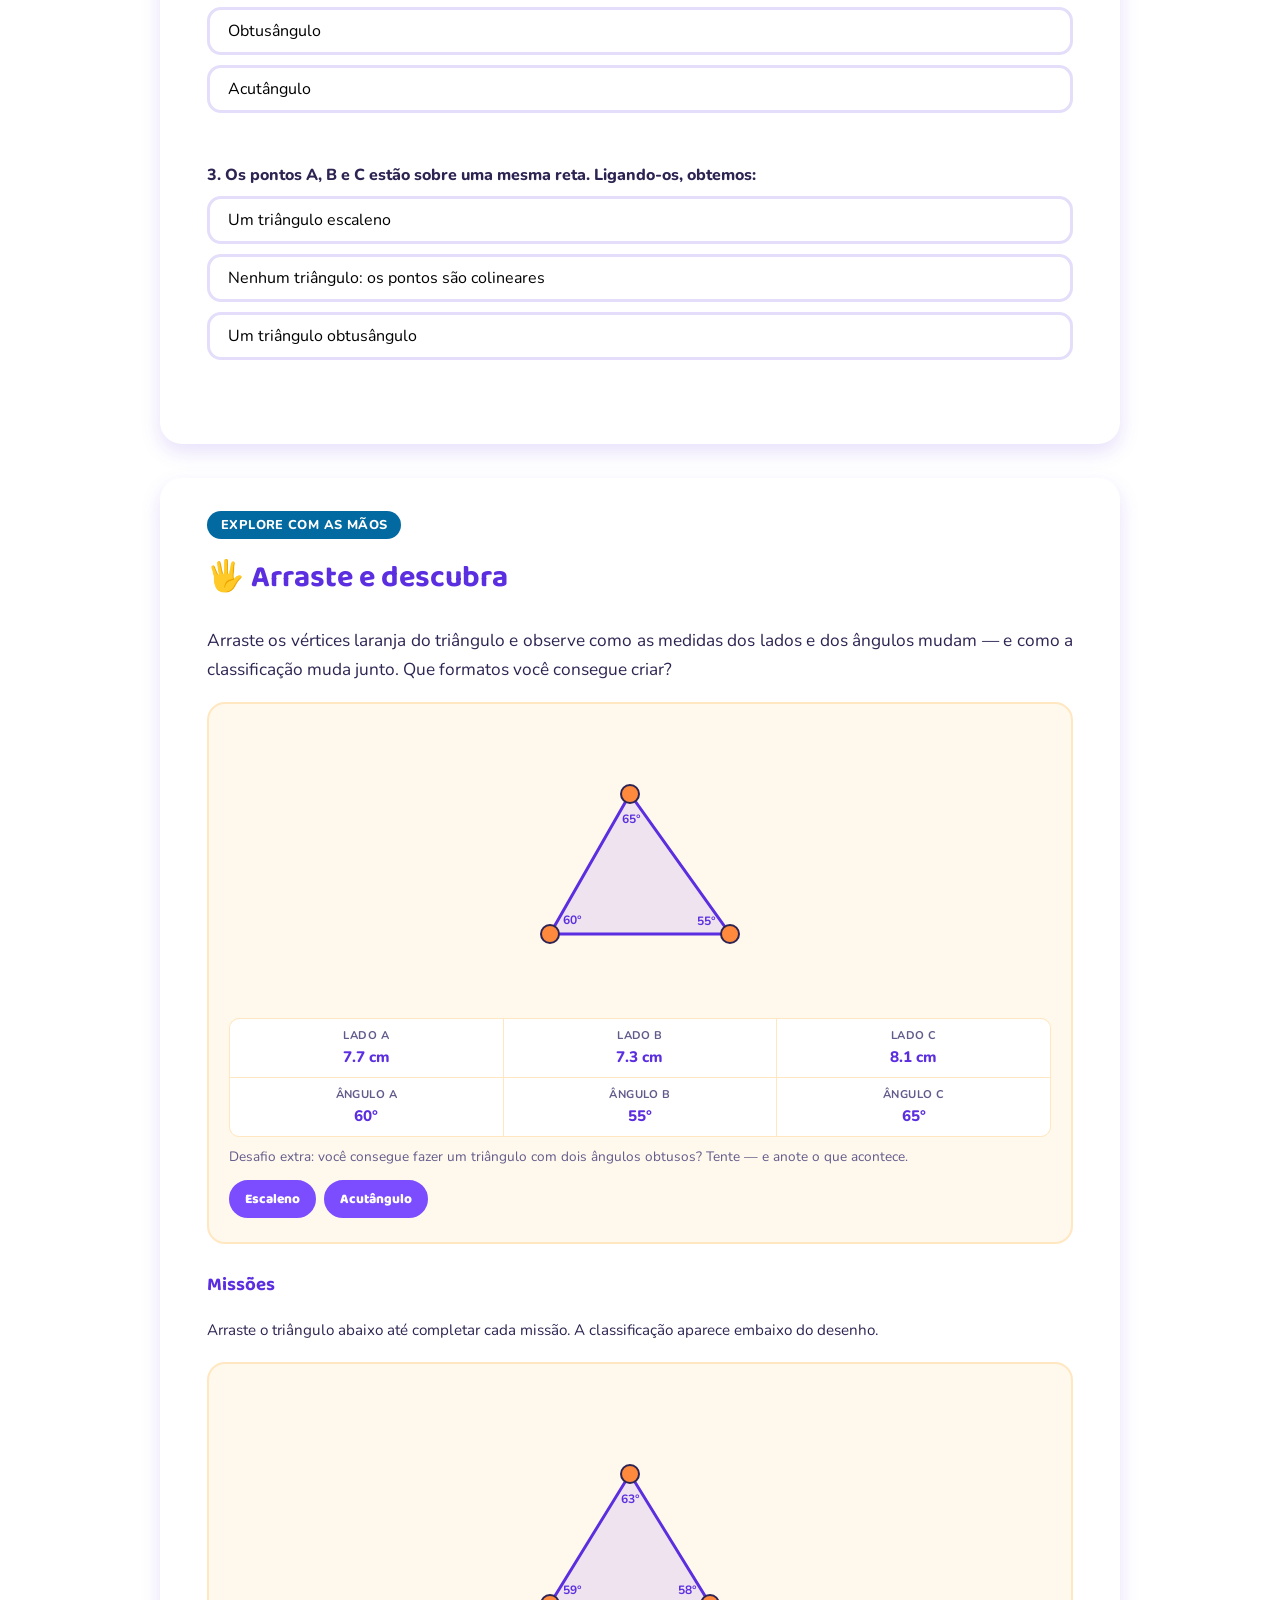
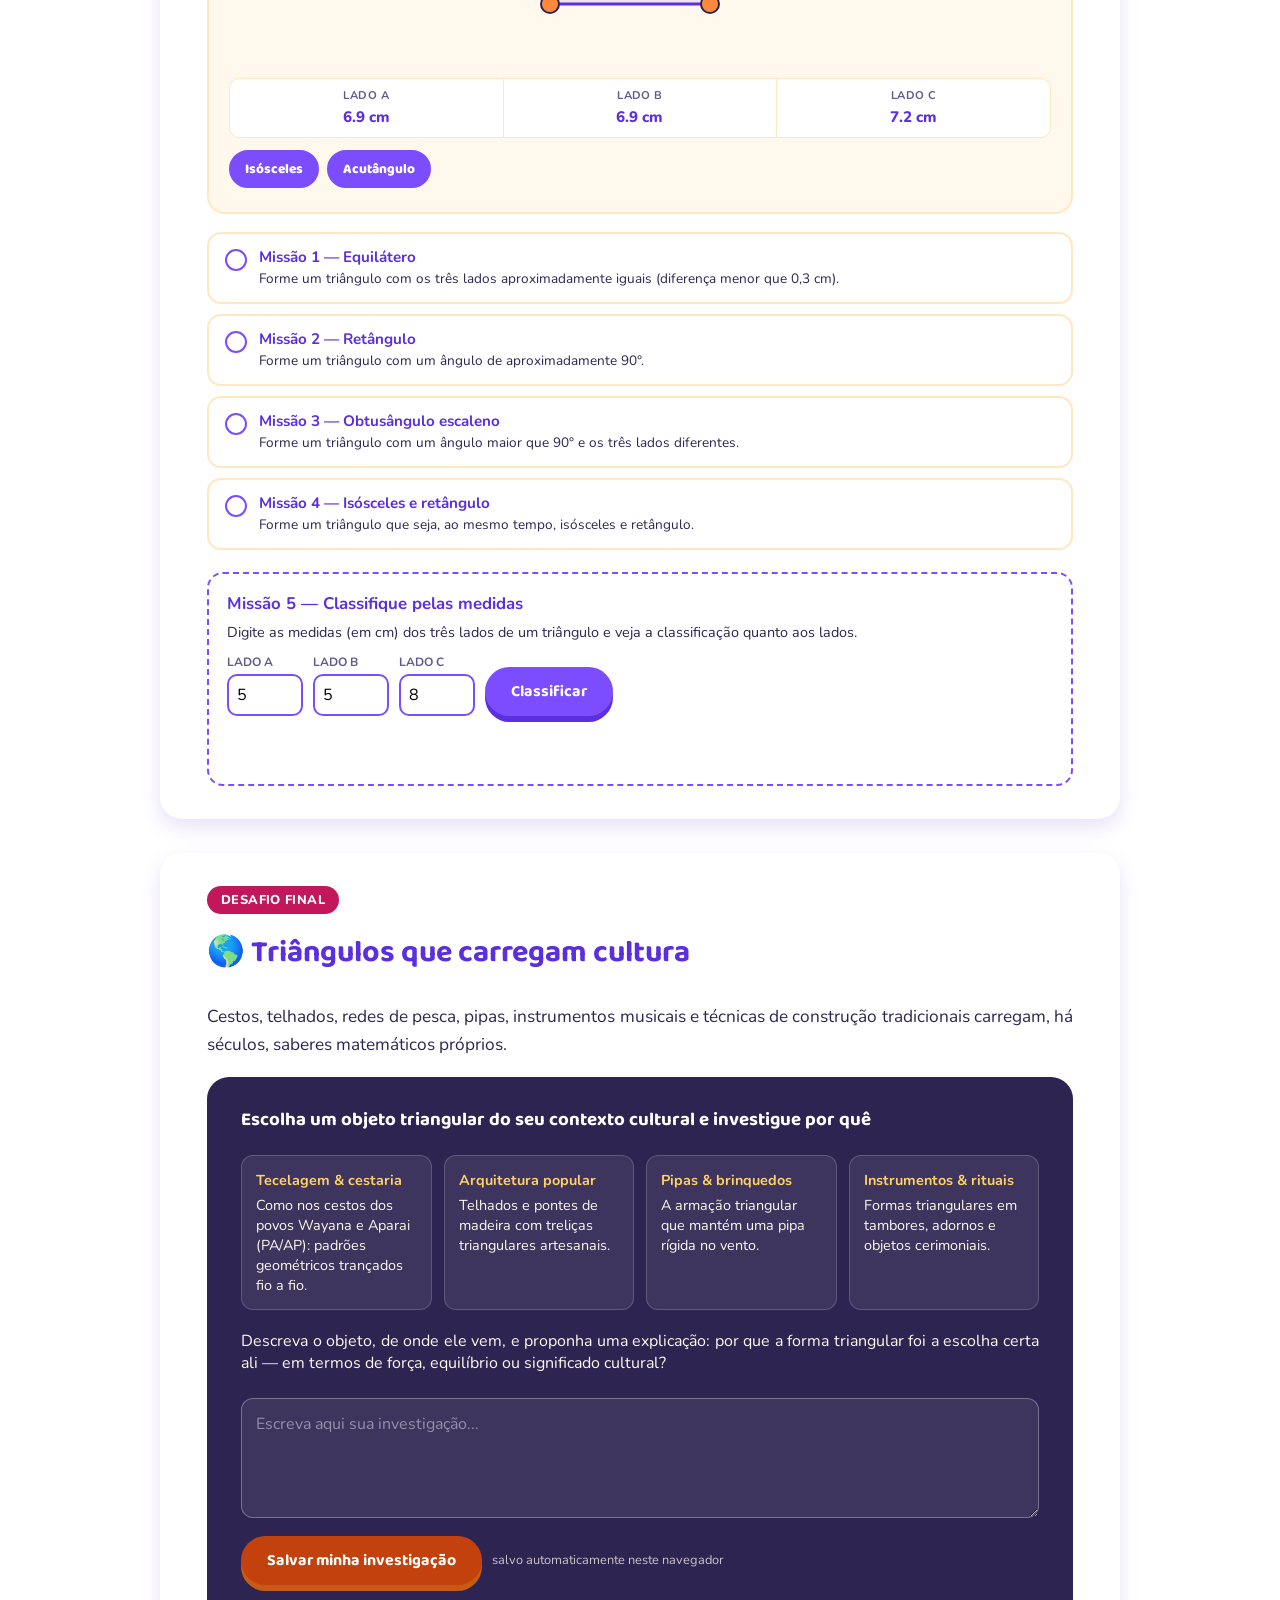
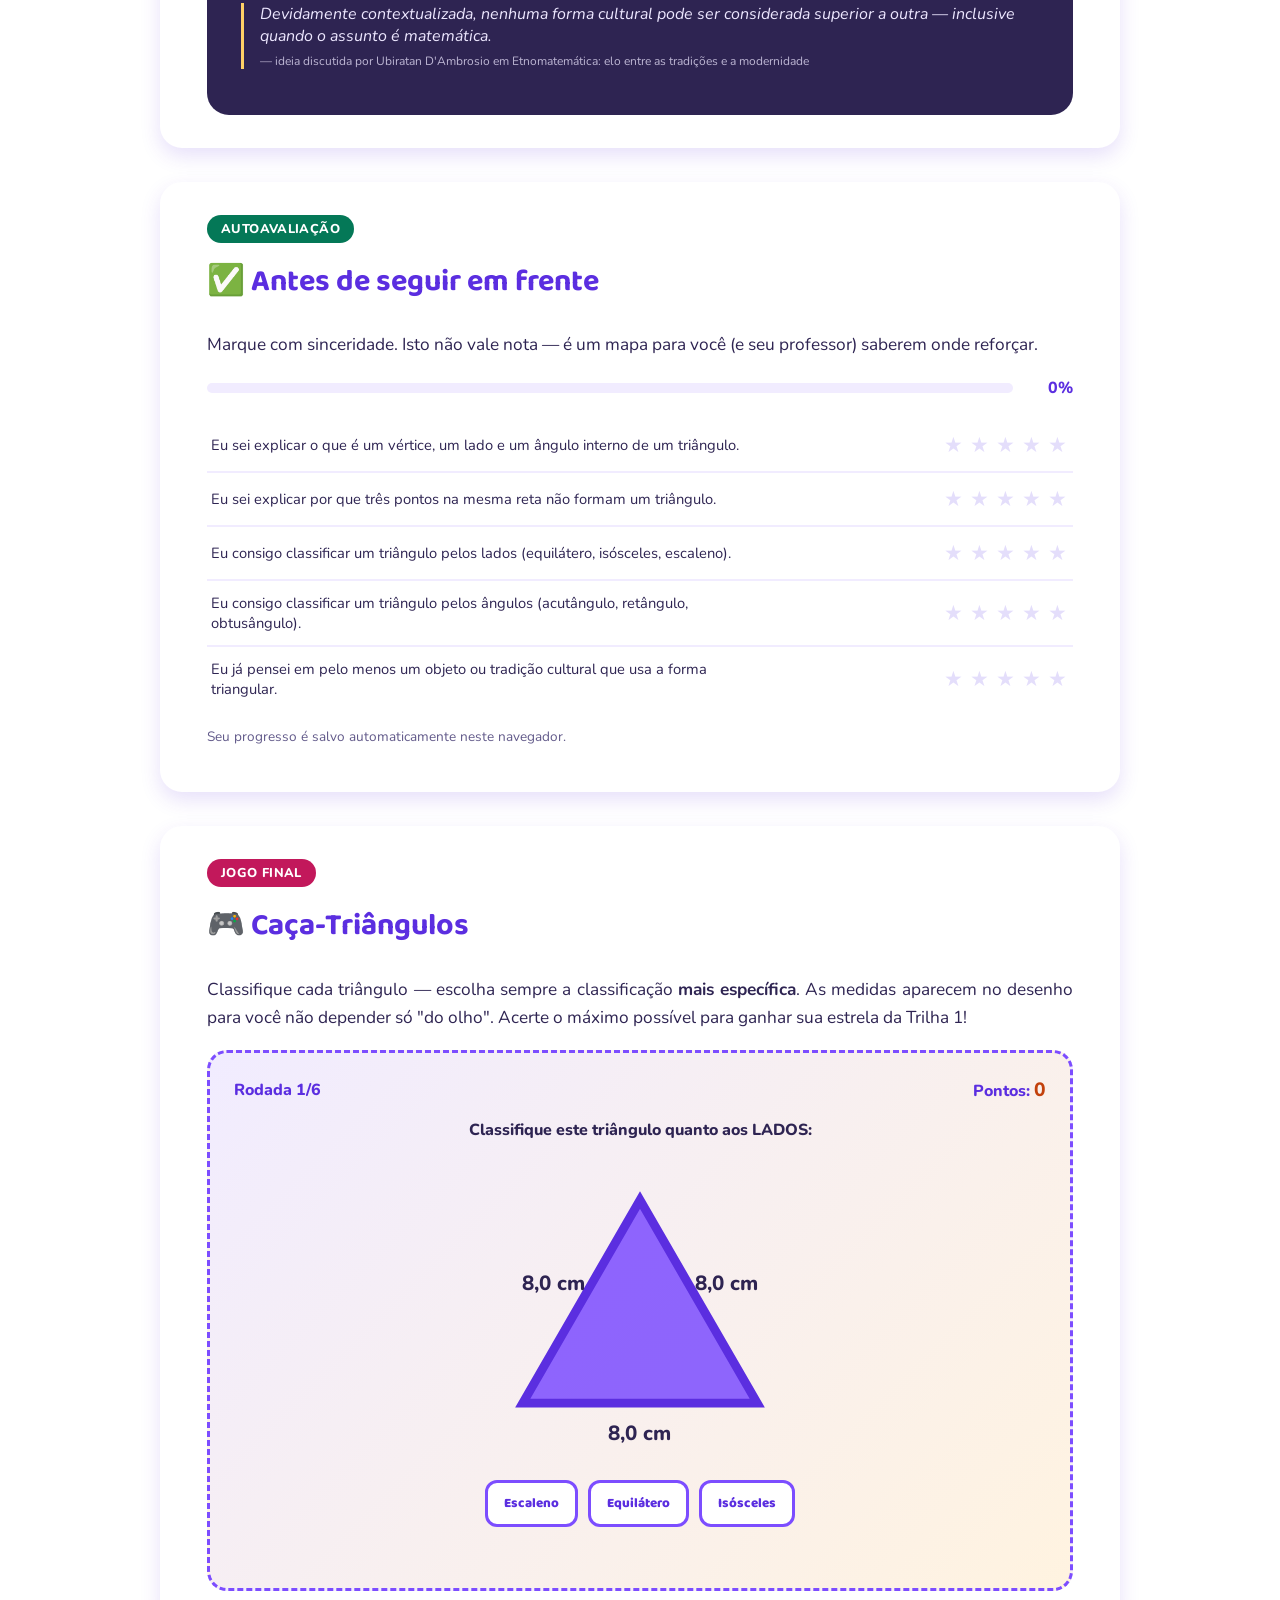
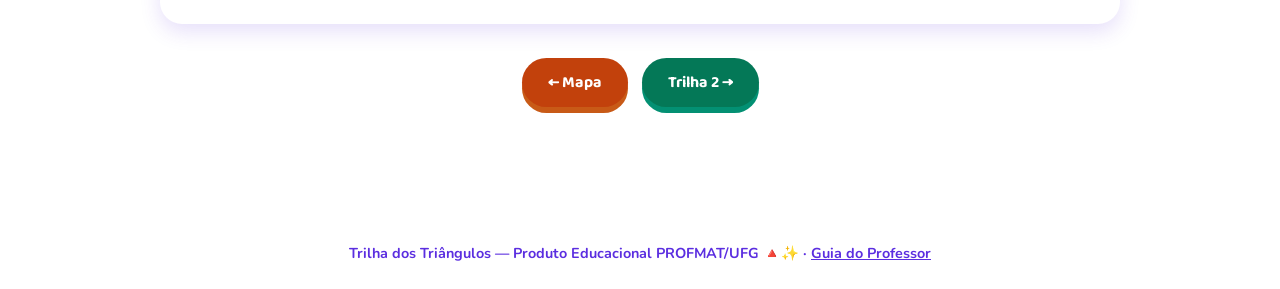
==== commit 1a64f477: "Versão revisada pelo orientador" ====
--- a/trilha1.html
+++ b/trilha1.html
@@ -4,17 +4,19 @@
 <meta charset="UTF-8">
 <meta name="viewport" content="width=device-width, initial-scale=1.0">
 <title>Trilha 1 · O que é um triângulo? · Trilha dos Triângulos</title>
+<meta name="description" content="Trilha dos Triângulos: produto educacional PROFMAT/UFG sobre triângulos no Ensino Fundamental (BNCC, 6º ao 9º ano).">
 <link rel="stylesheet" href="style.css">
 </head>
 <body>
+<a class="pular" href="#conteudo">Pular para o conteúdo</a>
 
 <header class="site-header">
   <div class="header-inner">
     <a href="index.html" class="brand">
-      <svg class="mascote" viewBox="0 0 100 100"><polygon points="50,10 90,85 10,85" fill="#7C4DFF"/><circle cx="38" cy="65" r="6" fill="#fff"/><circle cx="62" cy="65" r="6" fill="#fff"/><circle cx="38" cy="65" r="3" fill="#2E2452"/><circle cx="62" cy="65" r="3" fill="#2E2452"/><path d="M35 76 Q50 88 65 76" stroke="#fff" stroke-width="4" fill="none" stroke-linecap="round"/></svg>
+      <svg class="mascote" viewBox="0 0 100 100" aria-hidden="true"><polygon points="50,10 90,85 10,85" fill="#7C4DFF"/><circle cx="38" cy="65" r="6" fill="#fff"/><circle cx="62" cy="65" r="6" fill="#fff"/><circle cx="38" cy="65" r="3" fill="#2E2452"/><circle cx="62" cy="65" r="3" fill="#2E2452"/><path d="M35 76 Q50 88 65 76" stroke="#fff" stroke-width="4" fill="none" stroke-linecap="round"/></svg>
       Trilha dos Triângulos
     </a>
-    <nav class="main-nav">
+    <nav class="main-nav" aria-label="Navegação principal">
       <a href="index.html">Início</a>
       <a href="trilha1.html" class="active">Trilha 1</a>
       <a href="trilha2.html">Trilha 2</a>
@@ -25,53 +27,58 @@
       <a href="trilha7.html">Trilha 7</a>
       <a href="trilha8.html">Trilha 8</a>
       <a href="index.html#mapa">Mapa</a>
+      <a href="professor.html">Professor</a>
     </nav>
     <div class="progresso-pill" data-progresso-pill>⭐ 0/8 trilhas</div>
   </div>
 </header>
 
-<main class="container">
+<main class="container" id="conteudo">
 
  <!-- ============ CONTEXTUALIZAÇÃO ============ -->
   <section class="section-card">
-    <span class="tag laranja">TRILHA 1 · 6º ANO</span>
+    <span class="tag laranja">TRILHA 1 · 6º ANO · BNCC EF06MA19</span>
     <h2>🔺 O grafismo de Kamukuaka</h2>
     
     <div class="contexto-flex">
       <div class="texto">
         <p class="lead" style="text-align: justify;">Às margens do lindo Rio Batovi, no Parque Indígena do Xingu, o jovem <strong>Kamukuaka</strong>, um menino do povo <strong>Wauja</strong>, observa atento as mãos ágeis de seu tio. Com um pincel fino feito de fibra de buriti, o tio desenha padrões geométricos perfeitos nas panelas de cerâmica que sua família produz com tanto orgulho. O povo Wauja é famoso em todo o Brasil por sua belíssima arte em cerâmica e seus desenhos expressivos.</p>
-        <p class="lead" style="text-align: justify;">"Tio, como você consegue fazer essas pontas tão certas sem usar régua?", pergunta Kamukuaka, curioso. O tio sorri e explica que a floresta e o céu ensinam as direções. Ele mostra ao menino que, ao cruzar três linhas retas na pintura com a tinta preta do jenipapo, eles dão vida ao <em>kulupene</em> — um grafismo tradicional que representa a força dos peixes da região. Kamukuaka percebe, fascinado, que cada detalhe daquela pintura corporal e da cerâmica começa com uma forma simples e poderosa de três pontas e três lados.</p>
-        <div class="balaozinho" style="text-align: justify;">🤔 Mas afinal... o que faz uma forma ser um triângulo? Como Kamukuaka pode identificar essas figuras de três lados?</div>
+        <p class="lead" style="text-align: justify;">"Tio, como você consegue fazer essas pontas tão certas sem usar régua?", pergunta Kamukuaka, curioso. O tio sorri e explica que a floresta e o céu ensinam as direções. Ele mostra ao menino que, ao cruzar três linhas retas, nasce uma figura que se repete por toda a borda da panela — um dos muitos grafismos que os Wauja associam a seres do rio e da floresta. Kamukuaka percebe, fascinado, que muitos detalhes daquela pintura começam com uma forma simples e poderosa: <strong>três pontos ligados por três segmentos de reta</strong>.</p>
+        <div class="balaozinho" style="text-align: justify;">🤔 Mas afinal... o que faz uma forma ser um triângulo? E os triângulos da panela são todos do mesmo tipo, ou há triângulos "diferentes" entre si?</div>
+        <p class="nota-narrativa"><strong>Sobre esta história:</strong> Kamukuaka e seu tio são personagens fictícios. A narrativa se inspira na cerâmica e na arte gráfica do povo Wauja (Alto Xingu, MT), descritas por Barcelos Neto (2008). Os nomes e significados dos grafismos pertencem a cada povo; vale pesquisar, com a turma, materiais produzidos pelos próprios Wauja.</p>
       </div>
       <div class="imagem">
         <figure style="margin:0;">
-          <img src="img/trilha1.jpg" alt="A Cerâmica Sagrada de Kamukuaka" style="width:100%; border-radius:20px; display:block; box-shadow: 0 8px 24px rgba(0,0,0,0.1);">
+          <img src="img/trilha1.webp" width="720" height="1019" decoding="async" alt="Kamukuaka observa o tio pintando grafismos geométricos em cerâmica Wauja" style="width:100%; height:auto; border-radius:20px; display:block; box-shadow: 0 8px 24px rgba(0,0,0,0.1);">
           <figcaption style="text-align:center; font-size:0.85rem; color:var(--roxo-escuro); margin-top:10px; font-weight:800;">A Cerâmica Sagrada de Kamukuaka</figcaption>
         </figure>
       </div>
+    </div>
   </section>
   <!-- ============ EXPLORANDO ============ -->
   <section class="section-card">
     <span class="tag roxo">EXPLORANDO</span>
     <h2>📐 Definindo o triângulo</h2>
-    <p class="lead">Um <strong>triângulo</strong> é uma figura geométrica plana formada por <strong>3 lados</strong>, <strong>3 vértices</strong> e <strong>3 ângulos internos</strong>. É a forma mais simples que existe com lados retos — e também uma das mais fortes, como você vai descobrir em outra trilha!</p>
+    <p class="lead">Marque três pontos <strong>A</strong>, <strong>B</strong> e <strong>C</strong> que <strong>não estejam na mesma reta</strong>. Ligando-os pelos segmentos AB, BC e CA, obtemos um <strong>triângulo</strong>. Os pontos A, B e C são os <strong>vértices</strong>; os segmentos são os <strong>lados</strong>; e em cada vértice há um <strong>ângulo interno</strong>. O triângulo é o polígono com o menor número possível de lados — e também um dos mais fortes, como você vai descobrir na Trilha 4!</p>
+    <div class="cuidado">⚠️ Por que os pontos não podem estar na mesma reta? Se A, B e C forem <em>colineares</em>, os três segmentos ficam "deitados" uns sobre os outros e não cercam região nenhuma: não há triângulo.</div>
+    <p class="lead" style="font-size:0.95rem;">Uma convenção muito usada: o lado oposto ao vértice A chama-se <strong>a</strong> (é o lado BC), o oposto a B chama-se <strong>b</strong> (lado AC) e o oposto a C chama-se <strong>c</strong> (lado AB).</p>
 
     <h3 style="color:#5B2EE0;">Classificação quanto aos lados</h3>
     <div class="exemplos-grid">
       <div class="exemplo-card">
-        <svg viewBox="0 0 100 100"><polygon points="50,12 90,82 10,82" fill="#7C4DFF" stroke="#5B2EE0" stroke-width="3"/></svg>
+        <svg viewBox="0 0 100 100"><polygon points="50,12.72 90,82 10,82" fill="#7C4DFF" stroke="#5B2EE0" stroke-width="3"/></svg>
         <div class="nome">Equilátero</div>
-        <div class="desc">3 lados de medidas iguais</div>
+        <div class="desc">3 lados iguais</div>
       </div>
       <div class="exemplo-card">
         <svg viewBox="0 0 100 100"><polygon points="50,10 75,85 25,85" fill="#FF8A3D" stroke="#C85A17" stroke-width="3"/></svg>
         <div class="nome">Isósceles</div>
-        <div class="desc">2 lados de medidas iguais</div>
+        <div class="desc">pelo menos 2 lados iguais</div>
       </div>
       <div class="exemplo-card">
         <svg viewBox="0 0 100 100"><polygon points="20,85 90,70 55,15" fill="#06D6A0" stroke="#039073" stroke-width="3"/></svg>
         <div class="nome">Escaleno</div>
-        <div class="desc">3 lados de medidas diferentes</div>
+        <div class="desc">3 lados diferentes</div>
       </div>
     </div>
 
@@ -88,13 +95,15 @@
         <div class="desc">um ângulo reto (90°)</div>
       </div>
       <div class="exemplo-card">
-        <svg viewBox="0 0 100 100"><polygon points="8,90 96,90 62,58" fill="#FFD166" stroke="#C99420" stroke-width="3"/></svg>
+        <svg viewBox="0 0 100 100"><polygon points="28,88 95,88 8,35" fill="#FFD166" stroke="#C99420" stroke-width="3"/></svg>
         <div class="nome">Obtusângulo</div>
         <div class="desc">um ângulo obtuso (&gt;90°)</div>
       </div>
     </div>
 
-    <div class="balaozinho">💡 Repare: todo triângulo tem uma classificação quanto aos lados <em>e</em> uma quanto aos ângulos, ao mesmo tempo! Por exemplo, um triângulo pode ser isósceles e retângulo ao mesmo tempo.</div>
+    <div class="balaozinho">💡 Repare: todo triângulo tem uma classificação quanto aos lados <em>e</em> uma quanto aos ângulos, ao mesmo tempo! Por exemplo, um triângulo pode ser isósceles e retângulo ao mesmo tempo (é o "esquadro de 45°").</div>
+    <div class="cuidado">🔎 <strong>Equilátero também é isósceles?</strong> Na Geometria Plana de Dolce e Pompeo, isósceles é o triângulo que tem <em>pelo menos</em> dois lados congruentes. Assim, todo triângulo equilátero é um caso particular de isósceles — do mesmo jeito que todo quadrado é um retângulo especial. Alguns livros usam "exatamente dois lados"; o importante é saber qual definição está sendo usada.</div>
+    <div class="cuidado">🚫 <strong>Pode existir triângulo com dois ângulos retos?</strong> Não! Os ângulos de um triângulo não podem "gastar" muito: um triângulo tem no máximo <em>um</em> ângulo reto ou obtuso. Por isso, os outros dois ângulos de um triângulo retângulo ou obtusângulo são sempre agudos. (Você vai entender o motivo na Trilha 3.)</div>
   </section>
 
   <!-- ============ PRATICANDO ============ -->
@@ -105,31 +114,31 @@
     <div class="quiz-item" data-correta="2">
       <div class="quiz-pergunta">1. Um triângulo com lados 5 cm, 5 cm e 5 cm é classificado quanto aos lados como:</div>
       <div class="quiz-opcoes">
-        <div class="quiz-opcao" data-valor="0">Escaleno</div>
-        <div class="quiz-opcao" data-valor="1">Isósceles</div>
-        <div class="quiz-opcao" data-valor="2">Equilátero</div>
-      </div>
-      <div class="quiz-feedback"></div>
+        <button type="button" class="quiz-opcao" data-valor="0">Escaleno</button>
+        <button type="button" class="quiz-opcao" data-valor="1">Isósceles</button>
+        <button type="button" class="quiz-opcao" data-valor="2">Equilátero</button>
+      </div>
+      <div class="quiz-feedback" aria-live="polite"></div>
     </div>
 
     <div class="quiz-item" data-correta="2">
       <div class="quiz-pergunta">2. Um triângulo que tem um ângulo de exatamente 90° é chamado de:</div>
       <div class="quiz-opcoes">
-        <div class="quiz-opcao" data-valor="0">Acutângulo</div>
-        <div class="quiz-opcao" data-valor="1">Obtusângulo</div>
-        <div class="quiz-opcao" data-valor="2">Retângulo</div>
-      </div>
-      <div class="quiz-feedback"></div>
-    </div>
-
-    <div class="quiz-item" data-correta="0">
-      <div class="quiz-pergunta">3. Todo triângulo, sem exceção, tem:</div>
+        <button type="button" class="quiz-opcao" data-valor="0">Acutângulo</button>
+        <button type="button" class="quiz-opcao" data-valor="1">Obtusângulo</button>
+        <button type="button" class="quiz-opcao" data-valor="2">Retângulo</button>
+      </div>
+      <div class="quiz-feedback" aria-live="polite"></div>
+    </div>
+
+    <div class="quiz-item" data-correta="1">
+      <div class="quiz-pergunta">3. Os pontos A, B e C estão sobre uma mesma reta. Ligando-os, obtemos:</div>
       <div class="quiz-opcoes">
-        <div class="quiz-opcao" data-valor="0">3 lados e 3 ângulos</div>
-        <div class="quiz-opcao" data-valor="1">4 lados e 3 ângulos</div>
-        <div class="quiz-opcao" data-valor="2">3 lados e 4 ângulos</div>
-      </div>
-      <div class="quiz-feedback"></div>
+        <button type="button" class="quiz-opcao" data-valor="0">Um triângulo escaleno</button>
+        <button type="button" class="quiz-opcao" data-valor="1">Nenhum triângulo: os pontos são colineares</button>
+        <button type="button" class="quiz-opcao" data-valor="2">Um triângulo obtusângulo</button>
+      </div>
+      <div class="quiz-feedback" aria-live="polite"></div>
     </div>
   </section>
 
@@ -137,7 +146,7 @@
   <section class="section-card">
     <span class="tag azul">EXPLORE COM AS MÃOS</span>
     <h2>🖐️ Arraste e descubra</h2>
-    <p class="lead">Arraste os vértices do triângulo abaixo e observe: os lados e os ângulos mudam, mas a soma dos ângulos internos nunca sai de <strong>180°</strong>.</p>
+    <p class="lead">Arraste os vértices laranja do triângulo e observe como as medidas dos lados e dos ângulos mudam — e como a classificação muda junto. Que formatos você consegue criar?</p>
 
     <div class="applet-card">
       <svg id="svgExploreT1" viewBox="0 0 320 280" width="100%" height="280"></svg>
@@ -149,12 +158,12 @@
         <div class="ro-cell"><span class="k">Ângulo B</span><span class="v" id="et1-B">–</span></div>
         <div class="ro-cell"><span class="k">Ângulo C</span><span class="v" id="et1-C">–</span></div>
       </div>
-      <p class="hint">Soma dos ângulos: <strong id="et1-sum">–</strong></p>
+      <p class="hint">Desafio extra: você consegue fazer um triângulo com dois ângulos obtusos? Tente — e anote o que acontece. <span id="et1-sum" hidden></span></p>
       <div class="badges" id="et1-badges"></div>
     </div>
 
     <h3 style="color:#5B2EE0; margin-top:26px;">Missões</h3>
-    <p class="lead" style="font-size:0.95rem;">Continue arrastando o triângulo abaixo até completar cada missão.</p>
+    <p class="lead" style="font-size:0.95rem;">Arraste o triângulo abaixo até completar cada missão. A classificação aparece embaixo do desenho.</p>
     <div class="applet-card">
       <svg id="svgMissoesT1" viewBox="0 0 320 280" width="100%" height="280"></svg>
       <div class="applet-readout">
@@ -167,7 +176,7 @@
     <div class="tasks" id="taskListT1">
       <div class="task" data-task="equilatero">
         <div class="task-check">✓</div>
-        <div class="task-text"><strong>Missão 1 — Equilátero</strong><span>Forme um triângulo com os três lados aproximadamente iguais.</span></div>
+        <div class="task-text"><strong>Missão 1 — Equilátero</strong><span>Forme um triângulo com os três lados aproximadamente iguais (diferença menor que 0,3 cm).</span></div>
       </div>
       <div class="task" data-task="retangulo">
         <div class="task-check">✓</div>
@@ -177,6 +186,21 @@
         <div class="task-check">✓</div>
         <div class="task-text"><strong>Missão 3 — Obtusângulo escaleno</strong><span>Forme um triângulo com um ângulo maior que 90° e os três lados diferentes.</span></div>
       </div>
+      <div class="task" data-task="isosceles-retangulo">
+        <div class="task-check">✓</div>
+        <div class="task-text"><strong>Missão 4 — Isósceles e retângulo</strong><span>Forme um triângulo que seja, ao mesmo tempo, isósceles e retângulo.</span></div>
+      </div>
+    </div>
+    <div class="numeric-tester">
+      <strong style="color:#5B2EE0; font-size:1.05rem;">Missão 5 — Classifique pelas medidas</strong>
+      <p class="lead" style="font-size:0.9rem; margin:6px 0 0;">Digite as medidas (em cm) dos três lados de um triângulo e veja a classificação quanto aos lados.</p>
+      <div class="nt-row">
+        <div class="nt-field"><label for="nt-a-t1">Lado a</label><input type="number" id="nt-a-t1" value="5" min="0.1" step="0.1"></div>
+        <div class="nt-field"><label for="nt-b-t1">Lado b</label><input type="number" id="nt-b-t1" value="5" min="0.1" step="0.1"></div>
+        <div class="nt-field"><label for="nt-c-t1">Lado c</label><input type="number" id="nt-c-t1" value="8" min="0.1" step="0.1"></div>
+        <button class="btn" id="nt-test-t1">Classificar</button>
+      </div>
+      <p class="nt-result" id="nt-result-t1" aria-live="polite"></p>
     </div>
   </section>
 
@@ -195,7 +219,7 @@
         <div class="insp"><b>Instrumentos &amp; rituais</b>Formas triangulares em tambores, adornos e objetos cerimoniais.</div>
       </div>
       <p>Descreva o objeto, de onde ele vem, e proponha uma explicação: por que a forma triangular foi a escolha certa ali — em termos de força, equilíbrio ou significado cultural?</p>
-      <textarea class="reflect" id="reflectTextT1" placeholder="Escreva aqui sua investigação..."></textarea>
+      <textarea class="reflect" id="reflectTextT1" aria-label="Sua investigação" placeholder="Escreva aqui sua investigação..."></textarea>
       <div class="challenge-actions">
         <button class="btn laranja" id="reflectSaveT1">Salvar minha investigação</button>
         <span class="save-note" id="reflectStatusT1">salvo automaticamente neste navegador</span>
@@ -224,7 +248,7 @@
   <section class="section-card">
     <span class="tag rosa">JOGO FINAL</span>
     <h2>🎮 Caça-Triângulos</h2>
-    <p class="lead">Classifique cada triângulo antes que a rodada acabe. Acerte o máximo possível para ganhar sua estrela da Trilha 1!</p>
+    <p class="lead">Classifique cada triângulo — escolha sempre a classificação <strong>mais específica</strong>. As medidas aparecem no desenho para você não depender só "do olho". Acerte o máximo possível para ganhar sua estrela da Trilha 1!</p>
 
     <div class="jogo-wrap">
       <div class="jogo-placar">
@@ -235,10 +259,10 @@
       <div id="jogoAtivo">
         <p class="center quiz-pergunta" id="jogoPergunta">Classifique este triângulo quanto aos lados:</p>
         <div class="jogo-triangulo-area">
-          <svg viewBox="0 0 100 100" id="jogoSvg"><polygon id="jogoPoligono" points="50,12 90,82 10,82" fill="#7C4DFF" stroke="#5B2EE0" stroke-width="3"/></svg>
+          <svg viewBox="-8 -4 116 106" id="jogoSvg" style="width:min(340px,92%);" role="img" aria-label="Triângulo da rodada"><polygon id="jogoPoligono" points="50,12.72 90,82 10,82" fill="#7C4DFF" fill-opacity="0.85" stroke="#5B2EE0" stroke-width="3"/><g id="jogoRotulos"></g></svg>
         </div>
         <div class="jogo-botoes" id="jogoBotoes"></div>
-        <div class="jogo-mensagem" id="jogoMensagem"></div>
+        <div class="jogo-mensagem" id="jogoMensagem" aria-live="polite"></div>
       </div>
 
       <div id="jogoFim" class="jogo-fim" style="display:none;">
@@ -257,7 +281,7 @@
 </main>
 
 <footer class="site-footer">
-  Trilha dos Triângulos — Produto Educacional PROFMAT 🔺✨
+  Trilha dos Triângulos — Produto Educacional PROFMAT/UFG 🔺✨ · <a href="professor.html" style="text-decoration:underline;">Guia do Professor</a>
 </footer>
 
 <script src="script.js"></script>
@@ -275,7 +299,7 @@
       if(valor === correta){
         op.classList.add('certo');
         feedback.textContent = '✅ Isso mesmo! Mandou bem.';
-        feedback.style.color = '#039073';
+        feedback.style.color = '#047857';
       }else{
         op.classList.add('errado');
         item.querySelector(`[data-valor="${correta}"]`).classList.add('certo');
@@ -288,10 +312,10 @@
 
 /* ---------- Jogo "Caça-Triângulos" ---------- */
 const rodadas = [
-  { pontos:"50,12 90,82 10,82", tipo:"lados", resposta:"Equilátero", opcoes:["Equilátero","Isósceles","Escaleno"] },
+  { pontos:"50,12.72 90,82 10,82", tipo:"lados", resposta:"Equilátero", opcoes:["Equilátero","Isósceles","Escaleno"] },
   { pontos:"15,85 15,15 85,85", tipo:"angulos", resposta:"Retângulo", opcoes:["Acutângulo","Retângulo","Obtusângulo"] },
   { pontos:"20,85 90,70 55,15", tipo:"lados", resposta:"Escaleno", opcoes:["Equilátero","Isósceles","Escaleno"] },
-  { pontos:"8,90 96,90 62,58", tipo:"angulos", resposta:"Obtusângulo", opcoes:["Acutângulo","Retângulo","Obtusângulo"] },
+  { pontos:"28,88 95,88 8,35", tipo:"angulos", resposta:"Obtusângulo", opcoes:["Acutângulo","Retângulo","Obtusângulo"] },
   { pontos:"50,10 75,85 25,85", tipo:"lados", resposta:"Isósceles", opcoes:["Equilátero","Isósceles","Escaleno"] },
   { pontos:"50,15 85,75 20,70", tipo:"angulos", resposta:"Acutângulo", opcoes:["Acutângulo","Retângulo","Obtusângulo"] },
 ];
@@ -319,6 +343,7 @@
     r.tipo === 'lados' ? 'Classifique este triângulo quanto aos LADOS:' : 'Classifique este triângulo quanto aos ÂNGULOS:';
   document.getElementById('jogoRodadaAtual').textContent = rodadaIdx+1;
   document.getElementById('jogoMensagem').textContent = '';
+  desenharRotulosJogo(r);
 
   const botoesDiv = document.getElementById('jogoBotoes');
   botoesDiv.innerHTML = '';
@@ -328,6 +353,37 @@
     btn.addEventListener('click', ()=> responder(op, btn));
     botoesDiv.appendChild(btn);
   });
+}
+
+/* Mostra as medidas no próprio desenho: lados (em cm, escala 1 u = 0,1 cm)
+   ou ângulos (arredondados de forma que a soma exibida seja 180°). */
+function desenharRotulosJogo(r){
+  const g = document.getElementById('jogoRotulos');
+  g.innerHTML = '';
+  const P = r.pontos.split(' ').map(t=>{ const [x,y]=t.split(',').map(Number); return {x,y}; });
+  const G = {x:(P[0].x+P[1].x+P[2].x)/3, y:(P[0].y+P[1].y+P[2].y)/3};
+  function txt(x,y,s){
+    const t = document.createElementNS('http://www.w3.org/2000/svg','text');
+    t.setAttribute('x',x); t.setAttribute('y',y); t.setAttribute('font-size','7');
+    t.setAttribute('font-weight','800'); t.setAttribute('fill','#2E2452'); t.setAttribute('text-anchor','middle');
+    t.setAttribute('dominant-baseline','middle'); t.textContent = s; g.appendChild(t);
+  }
+  if(r.tipo === 'lados'){
+    for(let i=0;i<3;i++){
+      const p=P[i], q=P[(i+1)%3];
+      const m={x:(p.x+q.x)/2, y:(p.y+q.y)/2};
+      const dx=m.x-G.x, dy=m.y-G.y, L=Math.hypot(dx,dy)||1;
+      const med = (Math.hypot(p.x-q.x,p.y-q.y)/10).toFixed(1).replace('.',',');
+      txt(m.x+dx/L*11, m.y+dy/L*11, med+' cm');
+    }
+  }else{
+    const angs = P.map((p,i)=>angleAtT1(p, P[(i+1)%3], P[(i+2)%3]));
+    const arred = arredondarAngulos(angs);
+    P.forEach((p,i)=>{
+      const dx=G.x-p.x, dy=G.y-p.y, L=Math.hypot(dx,dy)||1;
+      txt(p.x+dx/L*13, p.y+dy/L*13, arred[i]+'°');
+    });
+  }
 }
 
 function responder(escolha, btn){
@@ -340,7 +396,7 @@
     document.getElementById('jogoPontos').textContent = pontos;
     btn.style.background = '#06D6A0'; btn.style.color='#fff'; btn.style.borderColor='#06D6A0';
     msg.textContent = '✅ Isso aí! ' + r.resposta + ' correto!';
-    msg.style.color = '#039073';
+    msg.style.color = '#047857';
   }else{
     btn.style.background = '#FF6B9D'; btn.style.color='#fff'; btn.style.borderColor='#FF6B9D';
     msg.textContent = '❌ Era ' + r.resposta + '. Vamos para a próxima!';
@@ -402,16 +458,19 @@
     const a = distT1(P2,P3), b = distT1(P1,P3), c = distT1(P1,P2);
     const A = angleAtT1(P1,P2,P3), B = angleAtT1(P2,P1,P3), C = angleAtT1(P3,P1,P2);
     const sides = [a,b,c].map(s=>s*scale);
-    const tol = 0.35;
+    /* Tolerância de 0,3 cm (as medidas exibidas têm 1 casa decimal).
+       Versão anterior usava ~21% de folga relativa e classificava
+       como "equilátero" triângulos de lados 8, 9 e 10 cm. */
+    const tol = 0.3;
     const sMax = Math.max(...sides), sMin = Math.min(...sides);
     let sideClass;
-    if (sMax - sMin < tol*sMax*0.6) sideClass = 'equilatero';
+    if (sMax - sMin < tol) sideClass = 'equilatero';
     else if (Math.abs(sides[0]-sides[1])<tol || Math.abs(sides[1]-sides[2])<tol || Math.abs(sides[0]-sides[2])<tol) sideClass = 'isosceles';
     else sideClass = 'escaleno';
     const angs = [A,B,C];
     const maxAng = Math.max(...angs);
     let angClass;
-    if (Math.abs(maxAng-90) < 4) angClass = 'retangulo';
+    if (Math.abs(maxAng-90) < 2) angClass = 'retangulo';
     else if (maxAng > 90) angClass = 'obtusangulo';
     else angClass = 'acutangulo';
     return {a: sides[0], b: sides[1], c: sides[2], A, B, C, sum:A+B+C, sideClass, angClass};
@@ -427,13 +486,19 @@
     const labels = [
       {p:verts[0], o1:verts[1], o2:verts[2]}, {p:verts[1], o1:verts[0], o2:verts[2]}, {p:verts[2], o1:verts[0], o2:verts[1]}
     ];
-    const centroidT1 = {x:(verts[0].x+verts[1].x+verts[2].x)/3, y:(verts[0].y+verts[1].y+verts[2].y)/3};
+    const arredT1 = arredondarAngulos(labels.map(L=>angleAtT1(L.p, L.o1, L.o2)));
     labels.forEach(L=>{
       const ang = angleAtT1(L.p, L.o1, L.o2);
-      const lx = L.p.x + 0.55*(centroidT1.x - L.p.x);
-      const ly = L.p.y + 0.55*(centroidT1.y - L.p.y);
-      const t = elT1('text',{x:lx, y:ly, 'font-size':12, fill:'#5B2EE0', 'text-anchor':'middle', 'font-weight':'700'});
-      t.textContent = Math.round(ang)+'°';
+      /* direção da bissetriz interna = soma dos vetores unitários
+         (a fórmula anterior, com média de atan2, falhava quando o
+         ângulo cruzava ±180° e jogava o rótulo para fora) */
+      const u1x=L.o1.x-L.p.x, u1y=L.o1.y-L.p.y, n1=Math.hypot(u1x,u1y)||1;
+      const u2x=L.o2.x-L.p.x, u2y=L.o2.y-L.p.y, n2=Math.hypot(u2x,u2y)||1;
+      let bx=u1x/n1+u2x/n2, by=u1y/n1+u2y/n2; const nb=Math.hypot(bx,by)||1; bx/=nb; by/=nb;
+      const lx = L.p.x + 26*bx;
+      const ly = L.p.y + 26*by;
+      const t = elT1('text',{x:lx, y:ly, 'font-size':12, fill:'#5B2EE0', 'text-anchor':'middle', 'font-weight':'700', 'dominant-baseline':'middle'});
+      t.textContent = arredT1[labels.indexOf(L)]+'°';
       svg.appendChild(t);
     });
 
@@ -483,15 +548,16 @@
     document.getElementById('et1-a').textContent = state.a.toFixed(1)+' cm';
     document.getElementById('et1-b').textContent = state.b.toFixed(1)+' cm';
     document.getElementById('et1-c').textContent = state.c.toFixed(1)+' cm';
-    document.getElementById('et1-A').textContent = Math.round(state.A)+'°';
-    document.getElementById('et1-B').textContent = Math.round(state.B)+'°';
-    document.getElementById('et1-C').textContent = Math.round(state.C)+'°';
-    document.getElementById('et1-sum').textContent = Math.round(state.sum)+'°';
+    const [rA,rB,rC] = arredondarAngulos([state.A,state.B,state.C]);
+    document.getElementById('et1-A').textContent = rA+'°';
+    document.getElementById('et1-B').textContent = rB+'°';
+    document.getElementById('et1-C').textContent = rC+'°';
     renderBadgesT1(document.getElementById('et1-badges'), state);
   }
 });
 
-const taskStateT1 = {equilatero:false, retangulo:false, 'obtusangulo-escaleno':false};
+const taskStateT1 = {equilatero:false, retangulo:false, 'obtusangulo-escaleno':false, 'isosceles-retangulo':false};
+let missoesT1Ativas = false; /* só conta depois que o aluno arrastar (antes, o triângulo inicial podia "cumprir" missões sozinho) */
 function updateTaskUIT1(){
   document.querySelectorAll('#taskListT1 .task').forEach(t=>{
     const key = t.getAttribute('data-task');
@@ -500,20 +566,45 @@
 }
 
 makeTriangleAppletT1('svgMissoesT1', {
-  initial: [{x:40,y:250},{x:280,y:250},{x:150,y:60}],
+  initial: [{x:70,y:220},{x:230,y:220},{x:150,y:90}],
   onChange: (state)=>{
     document.getElementById('mt1-a').textContent = state.a.toFixed(1)+' cm';
     document.getElementById('mt1-b').textContent = state.b.toFixed(1)+' cm';
     document.getElementById('mt1-c').textContent = state.c.toFixed(1)+' cm';
     renderBadgesT1(document.getElementById('mt1-badges'), state);
 
-    if (state.sideClass === 'equilatero') taskStateT1.equilatero = true;
-    if (state.angClass === 'retangulo') taskStateT1.retangulo = true;
-    if (state.angClass === 'obtusangulo' && state.sideClass === 'escaleno') taskStateT1['obtusangulo-escaleno'] = true;
+    if (missoesT1Ativas){
+      if (state.sideClass === 'equilatero') taskStateT1.equilatero = true;
+      if (state.angClass === 'retangulo') taskStateT1.retangulo = true;
+      if (state.angClass === 'obtusangulo' && state.sideClass === 'escaleno') taskStateT1['obtusangulo-escaleno'] = true;
+      if (state.angClass === 'retangulo' && state.sideClass === 'isosceles') taskStateT1['isosceles-retangulo'] = true;
+    }
+    missoesT1Ativas = true;
     updateTaskUIT1();
   }
 });
 updateTaskUIT1();
+
+document.getElementById('nt-test-t1').addEventListener('click', ()=>{
+  const a = parseFloat(document.getElementById('nt-a-t1').value);
+  const b = parseFloat(document.getElementById('nt-b-t1').value);
+  const c = parseFloat(document.getElementById('nt-c-t1').value);
+  const result = document.getElementById('nt-result-t1');
+  if (!(a>0 && b>0 && c>0)) { result.textContent = 'Preencha os três lados com valores positivos.'; result.className='nt-result bad'; return; }
+  const sides = [a,b,c].sort((x,y)=>x-y);
+  if (!(sides[0]+sides[1] > sides[2] + 1e-9)) {
+    result.textContent = '✗ Com essas medidas os lados não se fecham em triângulo (o maior lado é grande demais). Você vai entender o porquê na Trilha 2 — por enquanto, tente outras medidas.';
+    result.className = 'nt-result bad';
+    return;
+  }
+  const iguais = (x,y)=> Math.abs(x-y) < 1e-9;
+  let classe, motivo;
+  if (iguais(a,b) && iguais(b,c)) { classe='equilátero'; motivo='os três lados são iguais (e, por isso, ele também é um isósceles especial)'; }
+  else if (iguais(a,b) || iguais(b,c) || iguais(a,c)) { classe='isósceles'; motivo='exatamente dois lados são iguais'; }
+  else { classe='escaleno'; motivo='os três lados têm medidas diferentes'; }
+  result.textContent = '✓ Triângulo ' + classe + ': ' + motivo + '.';
+  result.className = 'nt-result ok';
+});
 
 /* ---------- Desafio final — persistência local ---------- */
 (function reflectionT1(){
@@ -539,11 +630,9 @@
 (function assessmentT1(){
   const ITEMS = [
     'Eu sei explicar o que é um vértice, um lado e um ângulo interno de um triângulo.',
-    'Eu sei explicar por que a soma dos ângulos internos é sempre 180°.',
-    'Eu sei verificar se três medidas de lado conseguem formar um triângulo.',
-    'Eu consigo classificar um triângulo pelas medidas dos lados (equilátero, isósceles, escaleno).',
-    'Eu consigo classificar um triângulo pelas medidas dos ângulos internos (acutângulo, retângulo, obtusângulo).',
-    'Eu consigo explicar, com minhas palavras, por que o triângulo é uma forma rígida.',
+    'Eu sei explicar por que três pontos na mesma reta não formam um triângulo.',
+    'Eu consigo classificar um triângulo pelos lados (equilátero, isósceles, escaleno).',
+    'Eu consigo classificar um triângulo pelos ângulos (acutângulo, retângulo, obtusângulo).',
     'Eu já pensei em pelo menos um objeto ou tradição cultural que usa a forma triangular.'
   ];
   const KEY = 'trilha1-autoavaliacao';
@@ -574,7 +663,7 @@
     for (let s=1; s<=5; s++){
       const b = document.createElement('button');
       b.className='star-btn' + ((stars[i]||0)>=s ? ' filled':'');
-      b.textContent='★';
+      b.textContent='★'; b.type='button'; b.setAttribute('aria-label', s+' de 5 estrelas — '+text);
       b.addEventListener('click', ()=>{
         stars[i] = (stars[i]===s) ? s-1 : s;
         starWrap.querySelectorAll('.star-btn').forEach((sb,idx)=> sb.classList.toggle('filled', idx < stars[i]));
--- a/style.css
+++ b/style.css
@@ -4,11 +4,11 @@
 :root{
   --roxo: #7C4DFF;
   --roxo-escuro: #5B2EE0;
-  --laranja: #FF8A3D;
+  --laranja: #C2410C;   /* revisado: contraste AA com texto branco */
   --amarelo: #FFD166;
-  --verde: #06D6A0;
-  --rosa: #FF6B9D;
-  --azul: #4FC3F7;
+  --verde: #047857;
+  --rosa: #C2185B;
+  --azul: #0369A1;
   --creme: #FFF8ED;
   --texto: #2E2452;
   --branco: #FFFFFF;
@@ -117,7 +117,7 @@
 .btn.laranja{ background: var(--laranja); box-shadow: 0 6px 0 #C85A17; }
 .btn.verde{ background: var(--verde); box-shadow: 0 6px 0 #039073; }
 .btn.rosa{ background: var(--rosa); box-shadow: 0 6px 0 #C43F6E; }
-.btn:disabled, .btn.disabled{ background:#D8D3EA; box-shadow:0 6px 0 #b9b2d6; cursor:not-allowed; color:#8880ab; }
+.btn:disabled, .btn.disabled{ background:#D8D3EA; box-shadow:0 6px 0 #b9b2d6; cursor:not-allowed; color:#625A8A; }
 
 /* ---------- Hero (index) ---------- */
 .hero{
@@ -157,7 +157,12 @@
 .trilha-card.disponivel .status{ color: var(--verde); }
 
 /* ---------- Contextualização ---------- */
-.contexto-flex{ display:flex; gap: 26px; align-items:center; flex-wrap: wrap-reverse; }
+.contexto-flex{ display:flex; gap: 26px; align-items:flex-start; flex-wrap: wrap; }
+@media (max-width: 700px){ .contexto-flex .imagem{ order:-1; } }
+/* gravura alinhada ao topo: começa na altura da 1ª linha do texto */
+.contexto-flex .texto > :first-child{ margin-top:0; }
+.contexto-flex .imagem{ align-self:flex-start; }
+.contexto-flex .imagem figure, .contexto-flex .imagem img{ margin-top:0; }
 .contexto-flex .imagem{ flex: 1 1 280px; }
 .contexto-flex .texto{ flex: 2 1 340px; }
 .balaozinho{
@@ -222,7 +227,8 @@
 .center{ text-align:center; }
 
 @media (max-width: 600px){
-  .main-nav{ display:none; }
+  .main-nav{ display:flex; flex-wrap:nowrap; overflow-x:auto; width:100%; padding-bottom:6px; -webkit-overflow-scrolling:touch; }
+  .main-nav a{ white-space:nowrap; }
 }
 
 /* ===== Adições — exercícios extras da Trilha 1 ===== */
@@ -238,7 +244,7 @@
   border:1px solid #FFE7C2; margin-top:14px; border-radius: 10px; overflow:hidden;
 }
 .ro-cell{ background:#fff; padding:9px 8px; text-align:center; }
-.ro-cell .k{ display:block; color:#8880ab; font-size:0.7rem; text-transform:uppercase; letter-spacing:.04em; margin-bottom:3px; font-weight:700; }
+.ro-cell .k{ display:block; color:#625A8A; font-size:0.7rem; text-transform:uppercase; letter-spacing:.04em; margin-bottom:3px; font-weight:700; }
 .ro-cell .v{ font-weight:800; font-size:0.95rem; color: var(--roxo-escuro); }
 .badges{ display:flex; gap:8px; margin-top:12px; flex-wrap:wrap; }
 .badge{
@@ -247,7 +253,7 @@
 }
 .badge.on{ background: var(--roxo); border-color: var(--roxo); color:#fff; }
 .badge.on.aviso{ background: var(--rosa); border-color: var(--rosa); }
-.hint{ font-size:0.85rem; color:#8880ab; margin-top:10px; }
+.hint{ font-size:0.85rem; color:#625A8A; margin-top:10px; }
 .handle{ cursor:grab; }
 .handle:active{ cursor:grabbing; }
 
@@ -270,7 +276,7 @@
   margin-top:22px; padding:18px; border:2px dashed var(--roxo); border-radius:16px;
 }
 .nt-row{ display:flex; gap:10px; flex-wrap:wrap; align-items:flex-end; margin-top:10px; }
-.nt-field label{ display:block; font-weight:700; font-size:0.75rem; text-transform:uppercase; color:#8880ab; margin-bottom:4px; }
+.nt-field label{ display:block; font-weight:700; font-size:0.75rem; text-transform:uppercase; color:#625A8A; margin-bottom:4px; }
 .nt-field input{
   width:76px; font-size:1rem; padding:8px; border:2px solid var(--roxo); border-radius:10px; font-family:'Nunito',sans-serif;
 }
@@ -312,5 +318,48 @@
 .stars{ display:flex; gap:3px; }
 .star-btn{ background:none; border:none; font-size:1.3rem; cursor:pointer; color:#E4DEFB; padding:2px; transition: color .1s ease; }
 .star-btn.filled{ color: var(--amarelo); }
-.assess-footer{ margin-top:16px; font-size:0.85rem; color:#8880ab; }
+.assess-footer{ margin-top:16px; font-size:0.85rem; color:#625A8A; }
 p, .lead, .balaozinho, .contexto-flex .texto { text-align: justify; }
+
+
+/* ================================================================
+   REVISÃO (2026): acessibilidade, toque e novos componentes
+================================================================ */
+/* Arrastar no celular: impede que o gesto role a página */
+.applet-card svg, .rigidez-stage svg, #svgModeloT6, #svgCopiaT6, #svgPitagorasT8{ touch-action:none; -webkit-user-select:none; user-select:none; }
+.handle{ touch-action:none; }
+
+/* Foco visível para navegação por teclado */
+a:focus-visible, button:focus-visible, input:focus-visible, textarea:focus-visible, .quiz-opcao:focus-visible, [tabindex]:focus-visible{
+  outline: 3px solid #1D4ED8; outline-offset: 3px; border-radius: 10px;
+}
+.pular{ position:absolute; left:-9999px; top:0; background:#2E2452; color:#fff; padding:10px 16px; z-index:100; border-radius:0 0 12px 0; }
+.pular:focus{ left:0; }
+
+/* Opções de quiz agora são botões de verdade */
+button.quiz-opcao{ font:inherit; text-align:left; width:100%; cursor:pointer; }
+
+/* Nota de autoria / fontes da narrativa */
+.nota-narrativa{ margin-top:14px; font-size:0.82rem; line-height:1.5; color:#4A4270; background:#F4F0FF; border-left:4px solid var(--roxo-escuro); padding:10px 14px; border-radius:10px; }
+.nota-narrativa strong{ color:var(--roxo-escuro); }
+
+/* Caixas de demonstração / aprofundamento */
+.demo-box{ background:#FFFFFF; border:2px dashed #C9C2E6; border-radius:18px; padding:16px 20px; margin:18px 0; }
+.demo-box h3{ margin-top:0; color:var(--roxo-escuro); }
+.demo-box ol, .demo-box ul{ line-height:1.75; padding-left:22px; }
+.demo-box .passo-figura{ max-width:420px; margin:10px auto; }
+.cuidado{ background:#FFF4E5; border-left:4px solid var(--laranja); padding:10px 14px; border-radius:10px; margin:14px 0; font-size:0.95rem; }
+.bncc-chip{ display:inline-block; font-size:0.75rem; font-weight:800; background:#2E2452; color:#fff; padding:3px 10px; border-radius:999px; margin-left:6px; vertical-align:middle; letter-spacing:.03em; }
+
+/* Bloco de feedback */
+.feedback-form{ display:flex; gap:10px; flex-wrap:wrap; align-items:flex-end; margin:10px 0 14px; }
+.feedback-form label{ display:block; font-weight:700; font-size:0.8rem; color:#625A8A; text-transform:uppercase; margin-bottom:4px; }
+.feedback-form input{ font:inherit; padding:10px 12px; border:2px solid var(--roxo); border-radius:12px; min-width:240px; }
+
+/* Guia do professor */
+.tabela-guia{ width:100%; border-collapse:collapse; font-size:0.92rem; margin:12px 0; }
+.tabela-guia th, .tabela-guia td{ border:1px solid #E4DEFB; padding:8px 10px; text-align:left; vertical-align:top; }
+.tabela-guia th{ background:#F1ECFF; color:var(--roxo-escuro); }
+.tabela-wrap{ overflow-x:auto; }
+
+@media (prefers-reduced-motion: reduce){ *{ animation:none !important; transition:none !important; scroll-behavior:auto !important; } }
